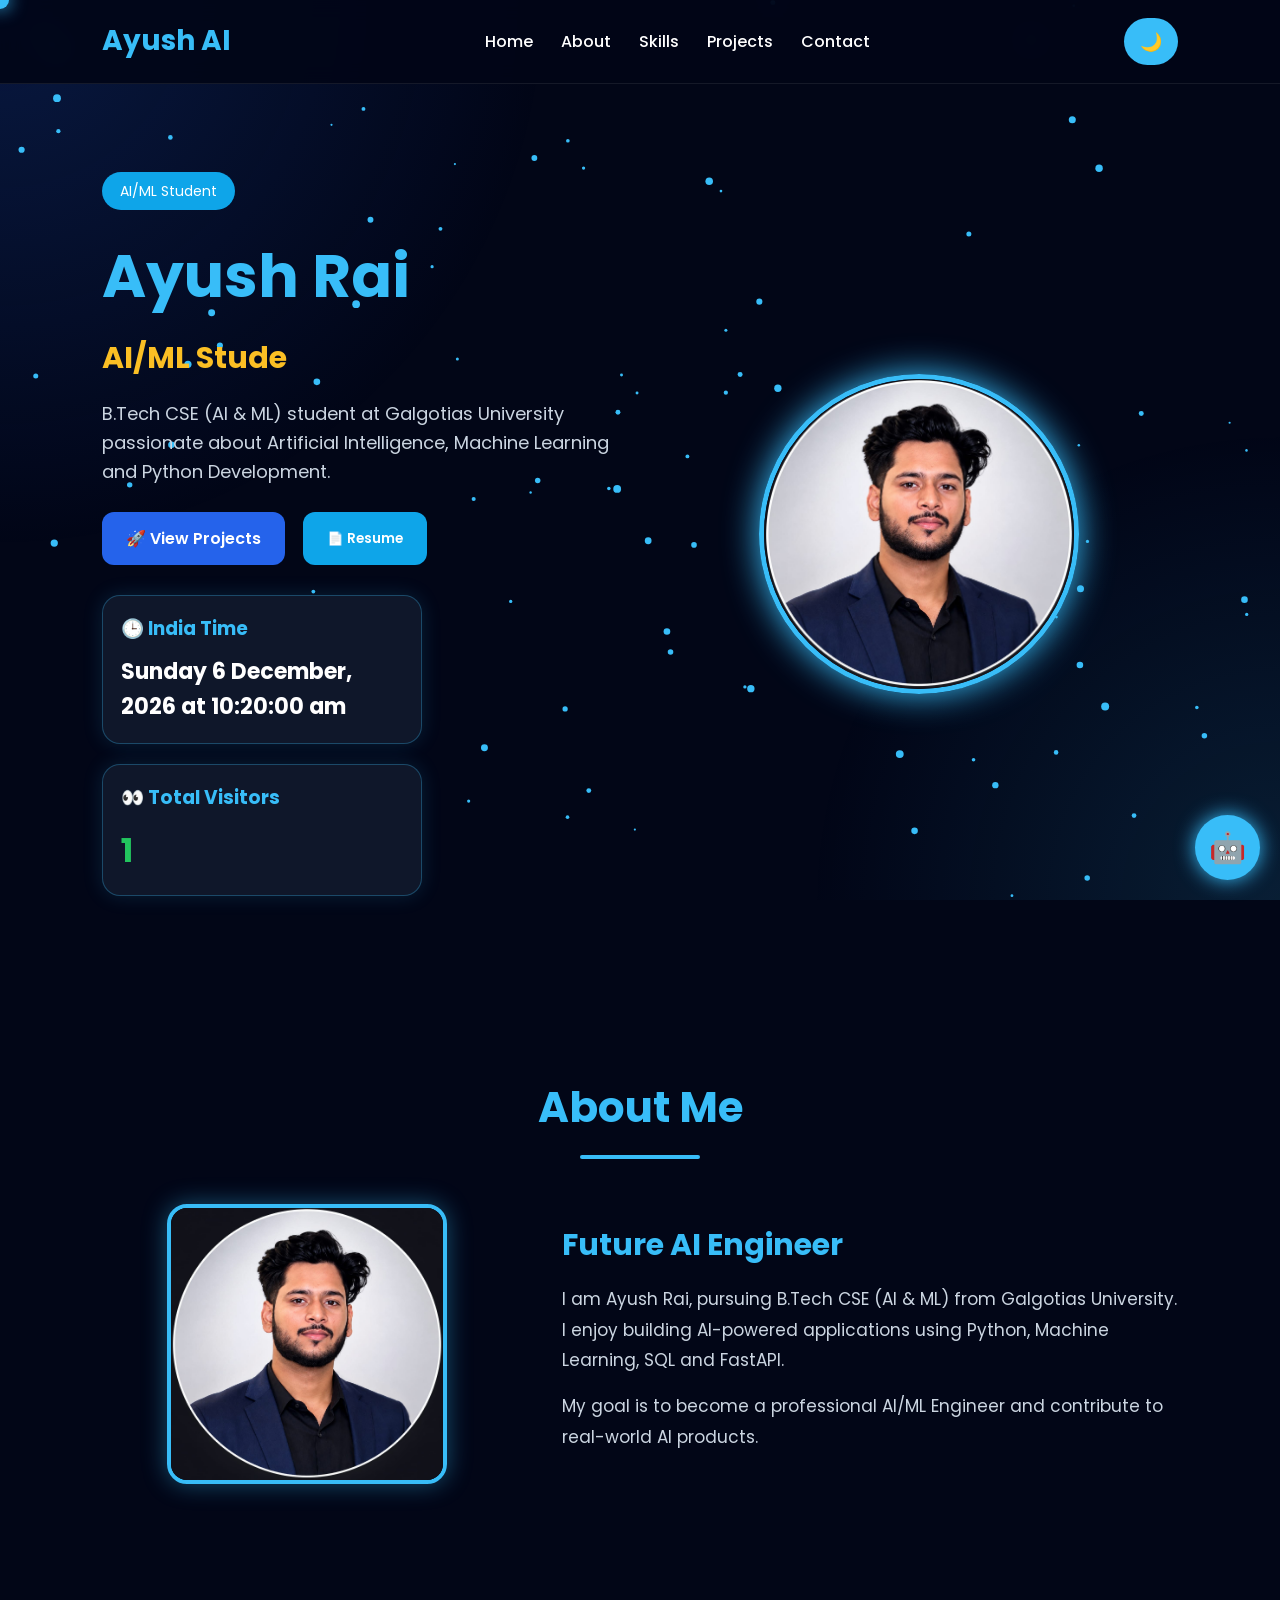
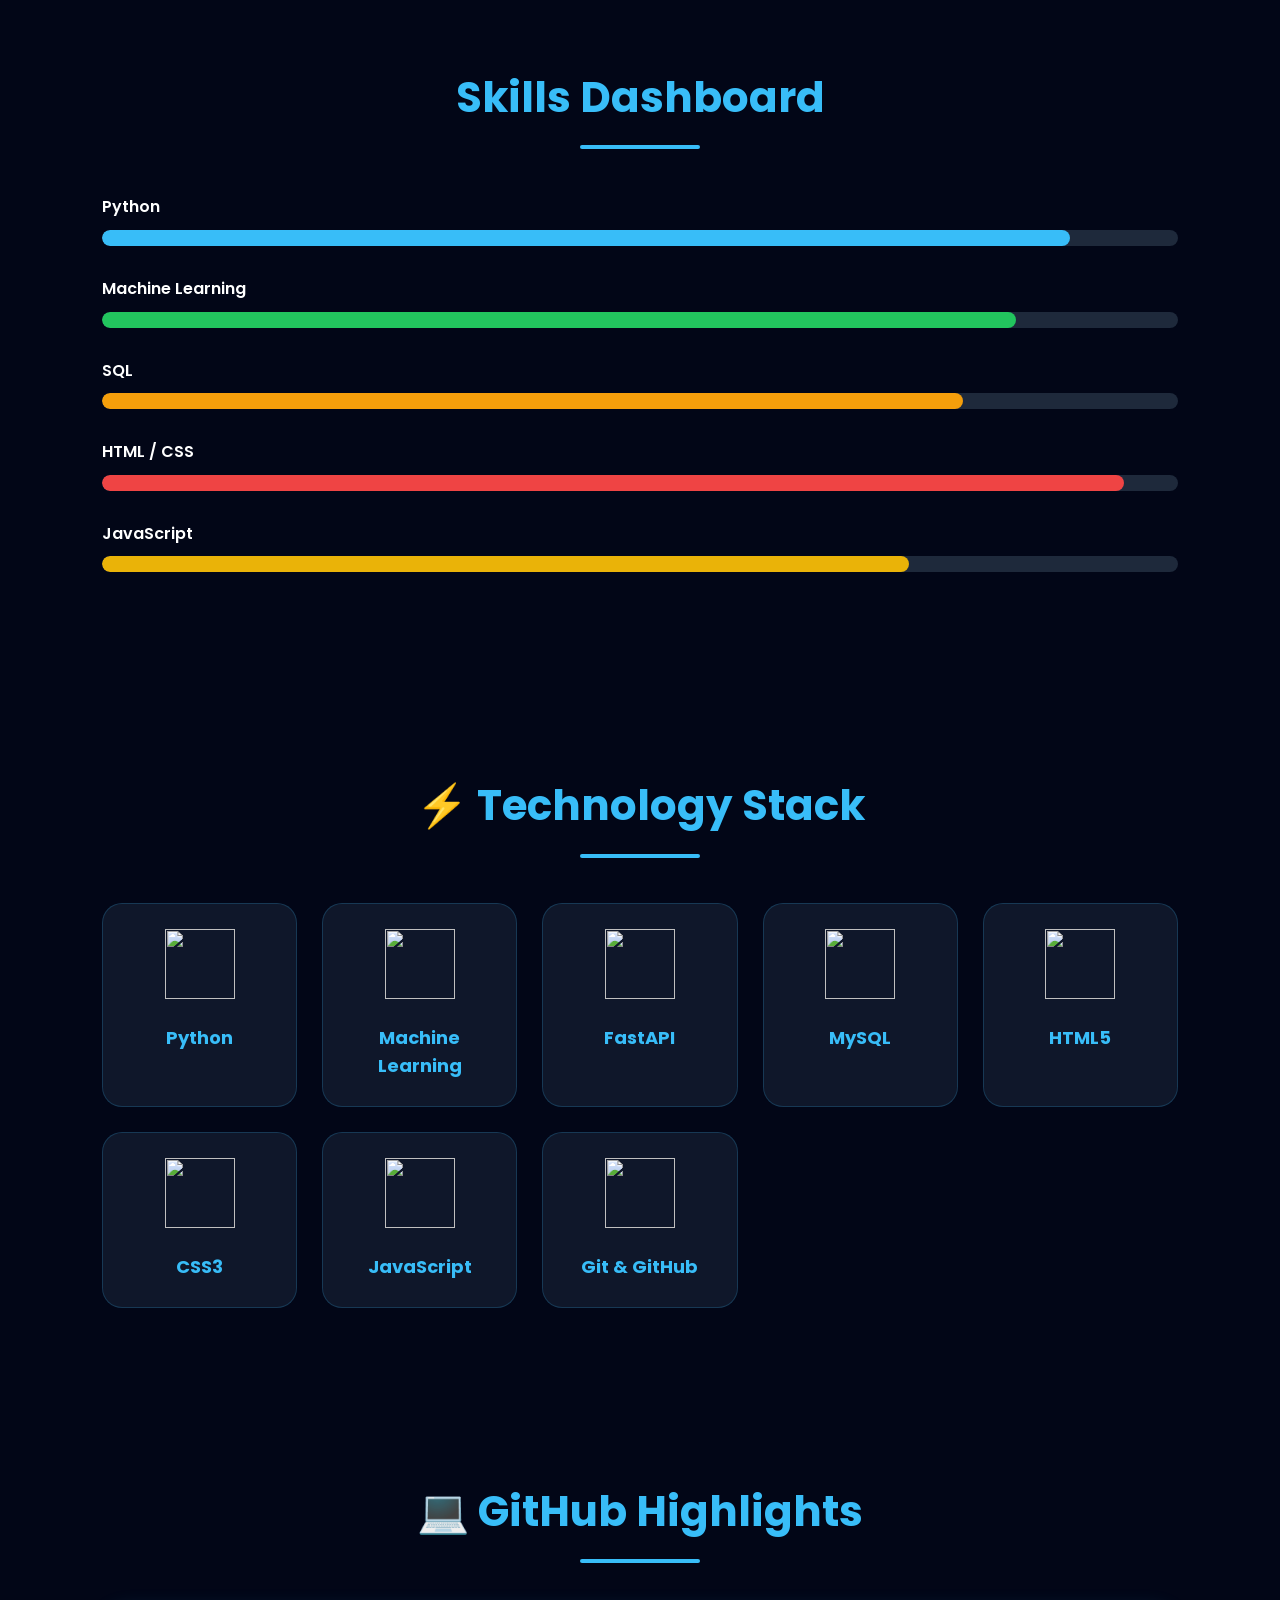
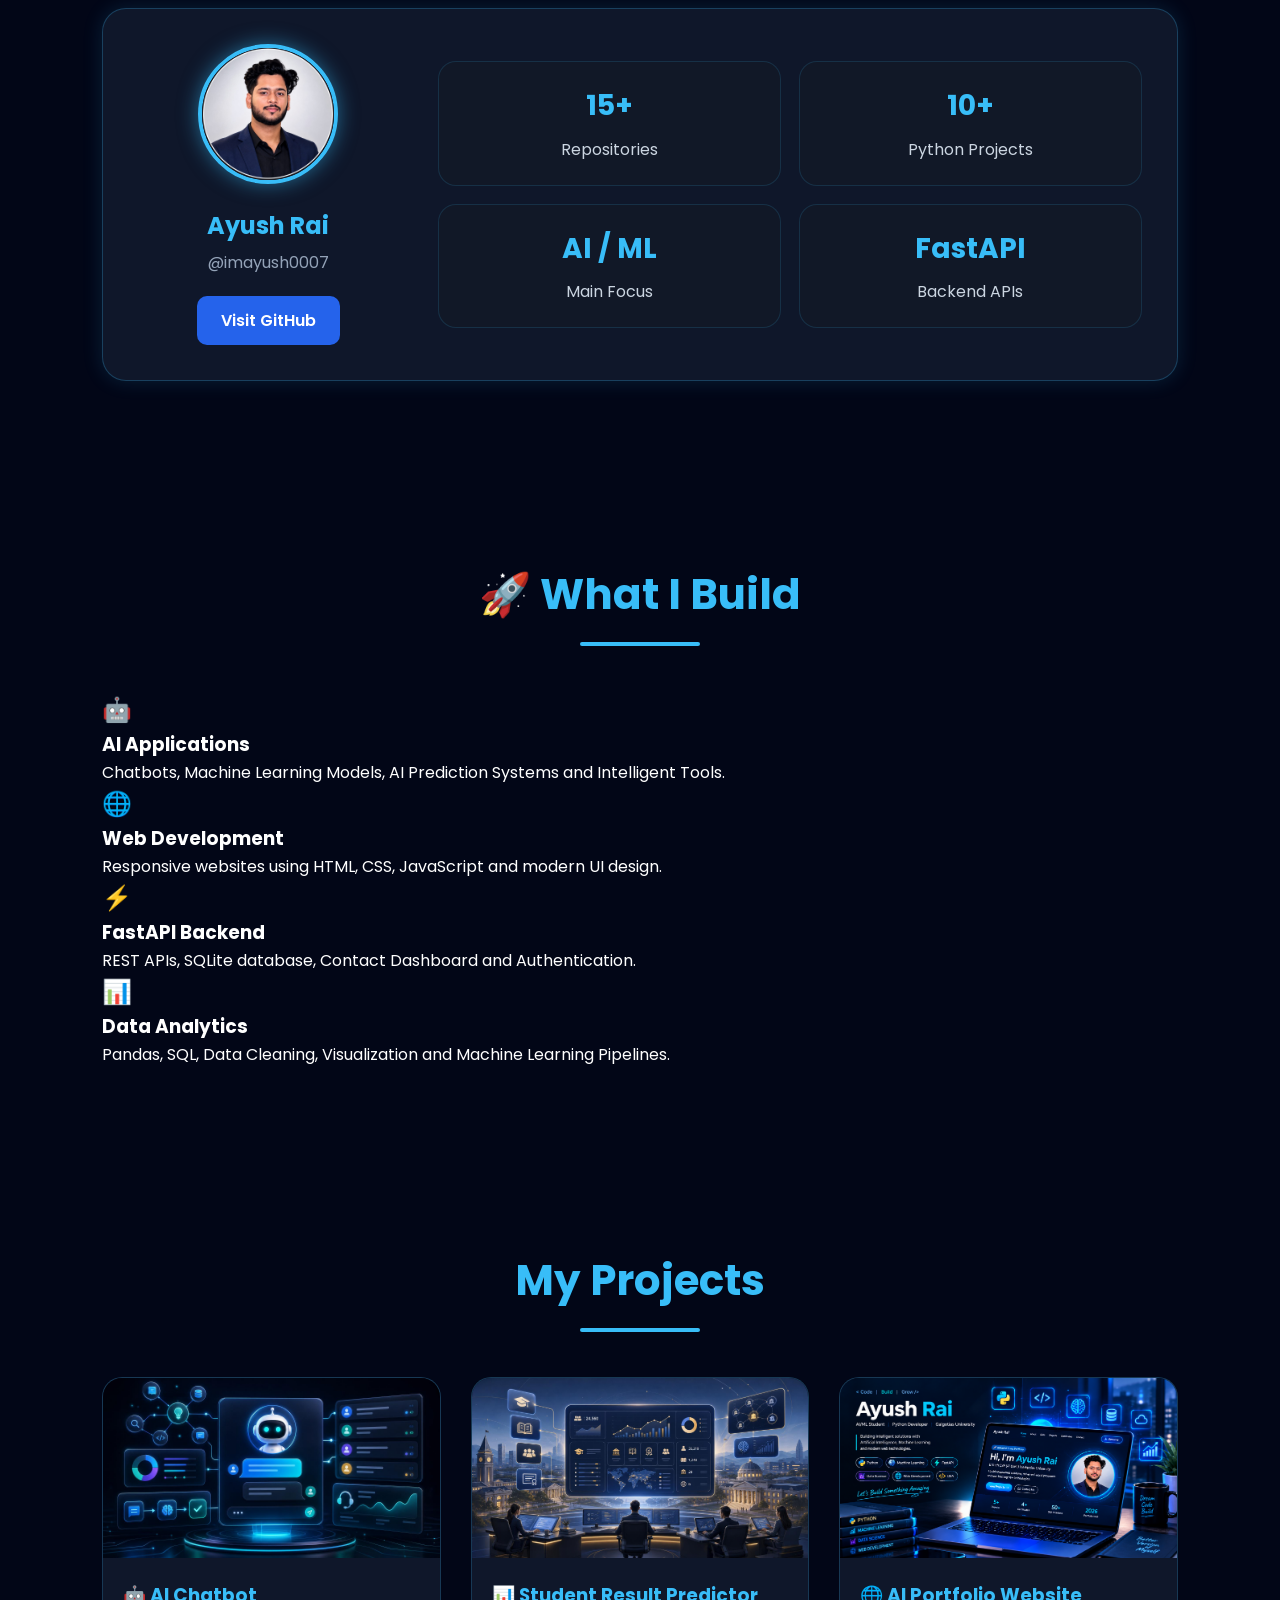
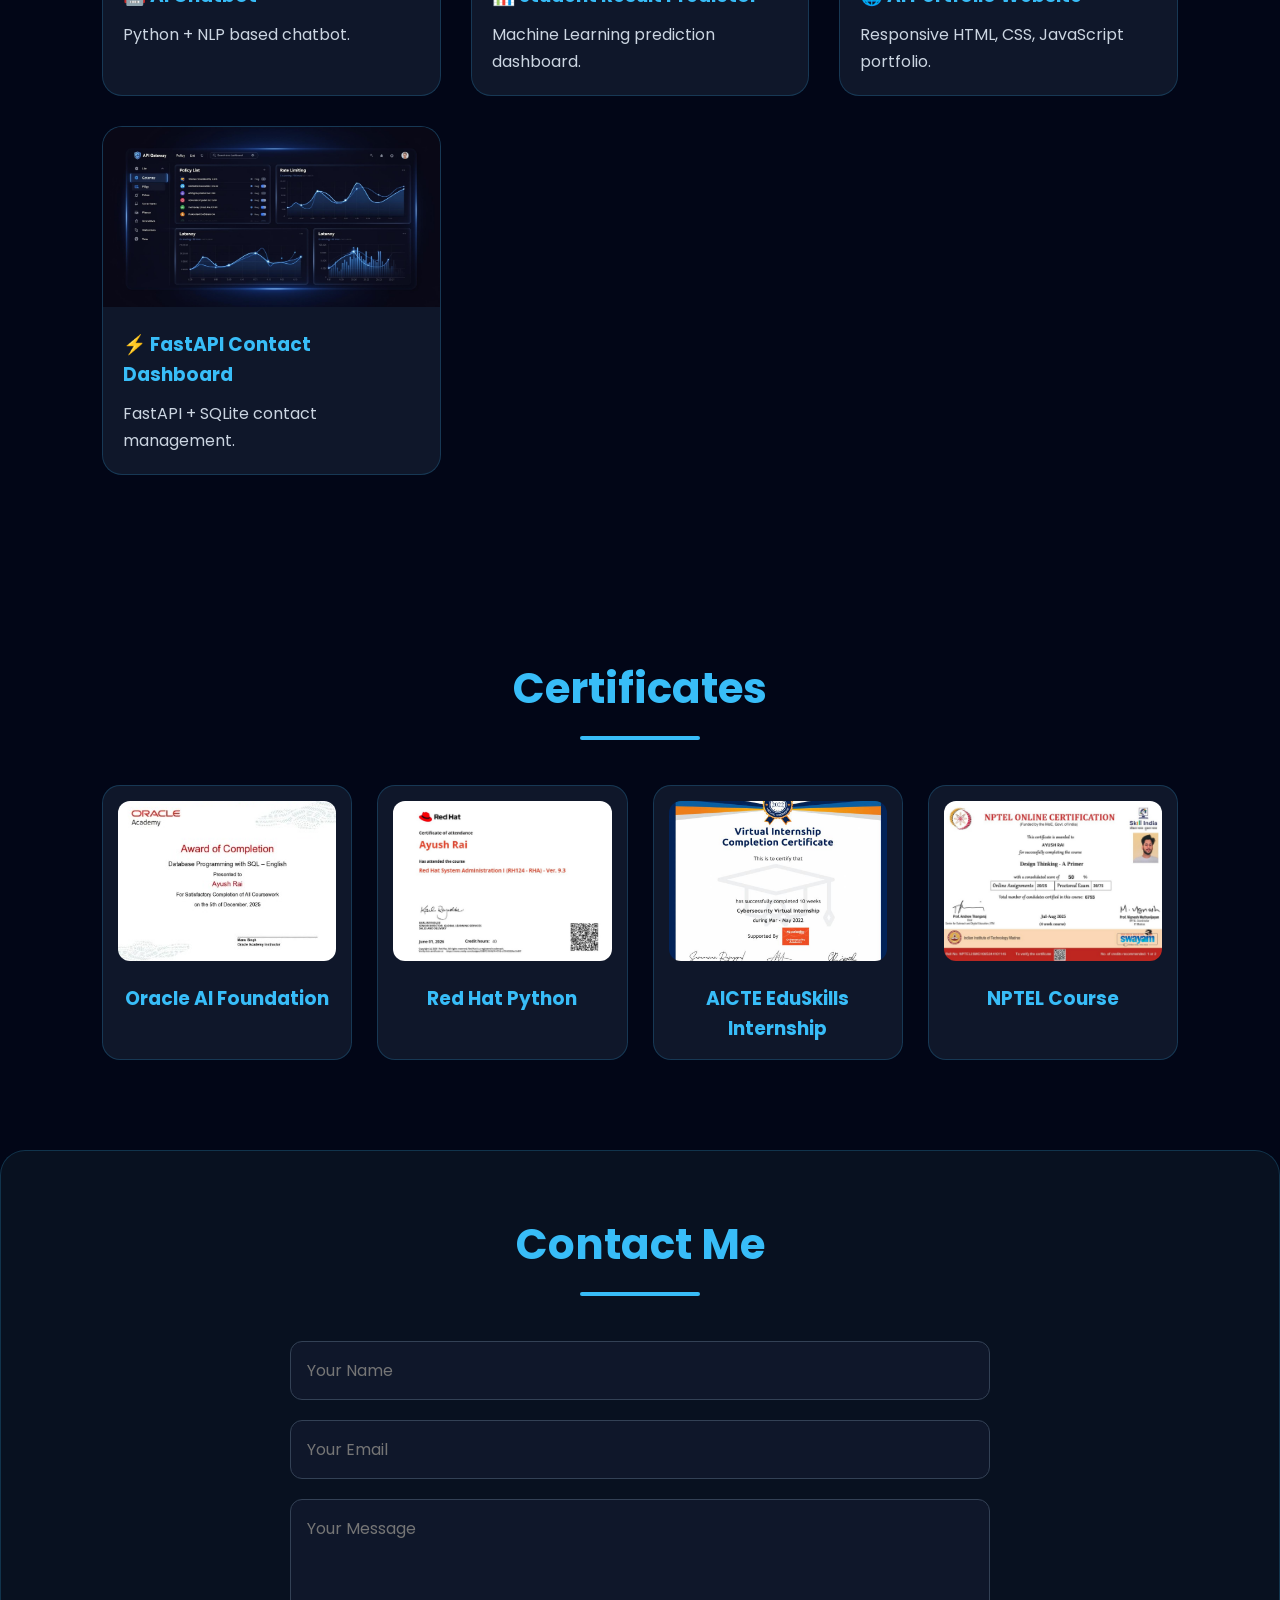
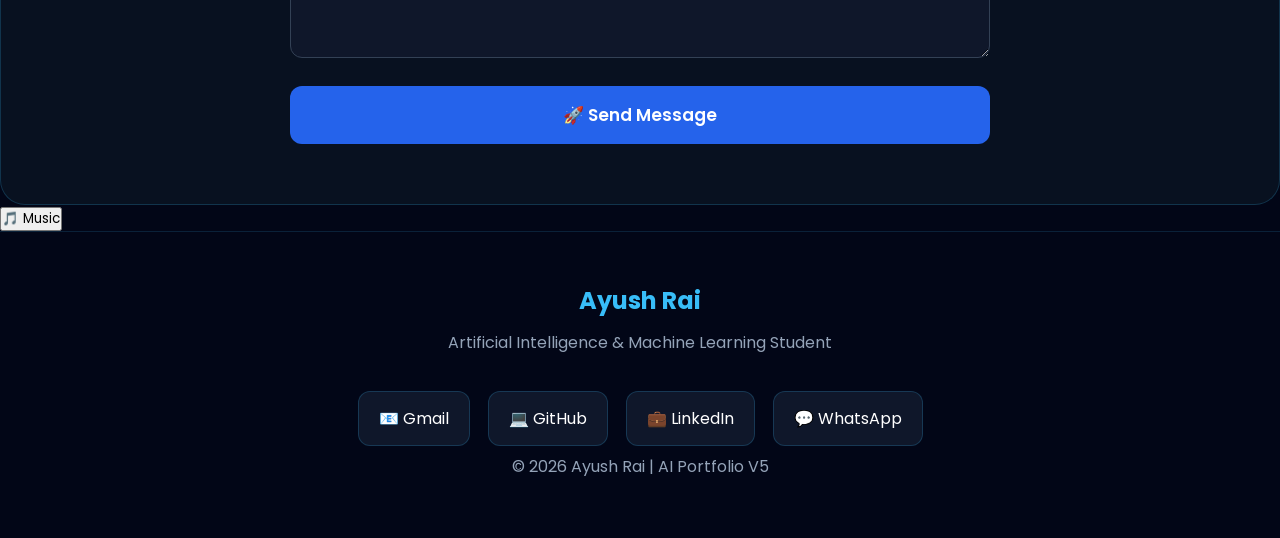
==== index.html @ 634ee159 "Fix HTML formatting and structure" ====
<!doctype html>
<html lang=en>
<head>
<meta charset=UTF-8>
<meta name=viewport content="width=device-width,initial-scale=1">
<title>Ayush Rai | AI Portfolio</title>
<link rel=stylesheet href=style.css>
<link rel=icon href=profile.jpeg type=image/jpeg>
</head>
<body>
<div id=progressBar></div>
<canvas id=particles></canvas>
<div class=cursor></div>
<div id=loader>
<div class=loader-circle></div>
<h1>Initializing Ayush AI Portfolio...</h1>
<p>Please Wait...</p>
<div class=loading-bar>
<div class=loading-fill></div>
</div>
</div>
<nav class=navbar>
<div class=logo>Ayush AI</div>
<ul class=menu>
<li><a href=#home>Home</a></li>
<li><a href=#about>About</a></li>
<li><a href=#skills>Skills</a></li>
<li><a href=#projects>Projects</a></li>
<li><a href=#contact>Contact</a></li>
</ul>
<button id=themeBtn onclick=toggleTheme()>🌙</button>
</nav>
<section class=hero id=home>
<div class=hero-left>
<span class=badge>AI/ML Student</span>
<h1>Ayush Rai</h1>
<h2 id=typing-text>AI/ML Engineer</h2>
<p class=intro>
B.Tech CSE (AI & ML) student at Galgotias University passionate about Artificial Intelligence, Machine Learning and Python Development.
</p>
<div class=hero-buttons>
<a href=#projects class=btn>🚀 View Projects</a>
<button onclick=openResume() class="btn resume-btn">
📄 Resume
</button>
</div>
<div class=live-card>
<h3>🕒 India Time</h3>
<p id=clock>Loading...</p>
</div>
<div class=live-card>
<h3>👀 Total Visitors</h3>
<h2 id=visitor-count>0</h2>
</div>
</div>
<div class=hero-right>
<img src=profile.jpeg alt="Ayush Rai">
</div>
</section>
<section id=about>
<h2 class=section-title>About Me</h2>
<div class=about-container>
<div class=about-left>
<img src=profile.jpeg class=about-img>
</div>
<div class=about-right>
<h3>Future AI Engineer</h3>
<p>
I am Ayush Rai, pursuing B.Tech CSE (AI & ML) from Galgotias University. I enjoy building AI-powered applications using Python, Machine Learning, SQL and FastAPI.
</p>
<p>
My goal is to become a professional AI/ML Engineer and contribute to real-world AI products.
</p>
</div>
</div>
</section>
<section id=skills>
<h2 class=section-title>Skills Dashboard</h2>
<div class=skill>
<label>Python</label>
<div class=progress>
<div class="progress-bar python" data-width=90%></div>
</div>
</div>
<div class=skill>
<label>Machine Learning</label>
<div class=progress>
<div class="progress-bar ml" data-width=85%></div>
</div>
</div>
<div class=skill>
<label>SQL</label>
<div class=progress>
<div class="progress-bar sql" data-width=80%></div>
</div>
</div>
<div class=skill>
<label>HTML / CSS</label>
<div class=progress>
<div class="progress-bar html" data-width=95%></div>
</div>
</div>
<div class=skill>
<label>JavaScript</label>
<div class=progress>
<div class="progress-bar js" data-width=75%></div>
</div>
</div>
</section>
<section id=tech-stack>
<h2 class=section-title>⚡ Technology Stack</h2>
<div class=tech-grid>
<div class=tech-card>
<img src=https://cdn.jsdelivr.net/gh/devicons/devicon/icons/python/python-original.svg>
<h3>Python</h3>
</div>
<div class=tech-card>
<img src=https://cdn.jsdelivr.net/gh/devicons/devicon/icons/tensorflow/tensorflow-original.svg>
<h3>Machine Learning</h3>
</div>
<div class=tech-card>
<img src=https://cdn.jsdelivr.net/gh/devicons/devicon/icons/fastapi/fastapi-original.svg>
<h3>FastAPI</h3>
</div>
<div class=tech-card>
<img src=https://cdn.jsdelivr.net/gh/devicons/devicon/icons/mysql/mysql-original.svg>
<h3>MySQL</h3>
</div>
<div class=tech-card>
<img src=https://cdn.jsdelivr.net/gh/devicons/devicon/icons/html5/html5-original.svg>
<h3>HTML5</h3>
</div>
<div class=tech-card>
<img src=https://cdn.jsdelivr.net/gh/devicons/devicon/icons/css3/css3-original.svg>
<h3>CSS3</h3>
</div>
<div class=tech-card>
<img src=https://cdn.jsdelivr.net/gh/devicons/devicon/icons/javascript/javascript-original.svg>
<h3>JavaScript</h3>
</div>
<div class=tech-card>
<img src=https://cdn.jsdelivr.net/gh/devicons/devicon/icons/git/git-original.svg>
<h3>Git & GitHub</h3>
</div>
</div>
</section>
<section id=github>
<h2 class=section-title>💻 GitHub Highlights</h2>
<div class=github-highlight>
<div class=github-left>
<img src=profile.jpeg class=github-avatar>
<h3>Ayush Rai</h3>
<p>@imayush0007</p>
<a href=https://github.com/imayush0007 target=_blank class=btn>
Visit GitHub
</a>
</div>
<div class=github-right>
<div class=github-stats>
<div class=github-card>
<h2>15+</h2>
<p>Repositories</p>
</div>
<div class=github-card>
<h2>10+</h2>
<p>Python Projects</p>
</div>
<div class=github-card>
<h2>AI / ML</h2>
<p>Main Focus</p>
</div>
<div class=github-card>
<h2>FastAPI</h2>
<p>Backend APIs</p>
</div>
</div>
</div>
</div>
</section>
<section id=build>
<h2 class=section-title>🚀 What I Build</h2>
<div class=build-grid>
<div class=build-card>
<h1>🤖</h1>
<h3>AI Applications</h3>
<p>
Chatbots, Machine Learning Models, AI Prediction Systems and Intelligent Tools.
</p>
</div>
<div class=build-card>
<h1>🌐</h1>
<h3>Web Development</h3>
<p>
Responsive websites using HTML, CSS, JavaScript and modern UI design.
</p>
</div>
<div class=build-card>
<h1>⚡</h1>
<h3>FastAPI Backend</h3>
<p>
REST APIs, SQLite database, Contact Dashboard and Authentication.
</p>
</div>
<div class=build-card>
<h1>📊</h1>
<h3>Data Analytics</h3>
<p>
Pandas, SQL, Data Cleaning, Visualization and Machine Learning Pipelines.
</p>
</div>
</div>
</section>
<section id=projects>
<h2 class=section-title>My Projects</h2>
<div class=project-grid>
<div class=project-card>
<img src=images/chatbot.jpg class=project-img>
<h3>🤖 AI Chatbot</h3>
<p>Python + NLP based chatbot.</p>
</div>
<div class=project-card>
<img src=images/student.jpg class=project-img>
<h3>📊 Student Result Predictor</h3>
<p>Machine Learning prediction dashboard.</p>
</div>
<div class=project-card>
<img src=images/portfolio.jpg class=project-img>
<h3>🌐 AI Portfolio Website</h3>
<p>Responsive HTML, CSS, JavaScript portfolio.</p>
</div>
<div class=project-card>
<img src=images/fastapi.jpg class=project-img>
<h3>⚡ FastAPI Contact Dashboard</h3>
<p>FastAPI + SQLite contact management.</p>
</div>
</div>
</section>
<section id=certificates>
<h2 class=section-title>Certificates</h2>
<div class=certificate-grid>
<div class=certificate-card>
<img src=images/oracle.jpg>
<h3>Oracle AI Foundation</h3>
</div>
<div class=certificate-card>
<img src=images/redhat.jpg>
<h3>Red Hat Python</h3>
</div>
<div class=certificate-card>
<img src=images/aicte.jpg>
<h3>AICTE EduSkills Internship</h3>
</div>
<div class=certificate-card>
<img src=images/nptel.jpg>
<h3>NPTEL Course</h3>
</div>
</div>
</section>
<section id=contact>
<h2 class=section-title>Contact Me</h2>
<form id=contact-form>
<input id=name placeholder="Your Name" required>
<input id=email placeholder="Your Email" required>
<textarea id=message rows=5 placeholder="Your Message" required></textarea>
<button class=send-btn>🚀 Send Message</button>
</form>
</section>
<div class=ai-bot onclick=toggleChat()>
🤖
</div>
<div class=chat-box id=chatBox>
<div class=chat-header>
Ayush AI Assistant
</div>
<div class=chat-body id=chatBody>
<div class=bot>
👋 Hi Ayush! Welcome to my AI Portfolio.
</div>
</div>
<div class=chat-footer>
<input id=chatInput placeholder="Ask me anything...">
<button onclick=sendMessage()>➤</button>
</div>
</div>
<div class=resume-modal id=resumeModal>
<div class=resume-content>
<button class=close-resume onclick=closeResume()>✖</button>
<iframe src=resume.pdf></iframe>
</div>
</div>
<button id=topBtn>⬆</button>
<button class=music-btn onclick=toggleMusic()>🎵 Music</button>
<audio id=bgMusic loop>
<source src=music.mp3 type=audio/mpeg>
</audio>
<footer>
<h2>Ayush Rai</h2>
<p>Artificial Intelligence & Machine Learning Student</p>
<div class=social-links>
<a href=mailto:raiayush2003.2021@gmail.com>📧 Gmail</a>
<a href=https://github.com/imayush0007 target=_blank>💻 GitHub</a>
<a href=https://linkedin.com/in/ayush-rai-646594368 target=_blank>💼 LinkedIn</a>
<a href=https://wa.me/918052100555 target=_blank>💬 WhatsApp</a>
</div>
<p>© 2026 Ayush Rai | AI Portfolio V5</p>
</footer>
<script src=script.js></script>
</body>
</html>
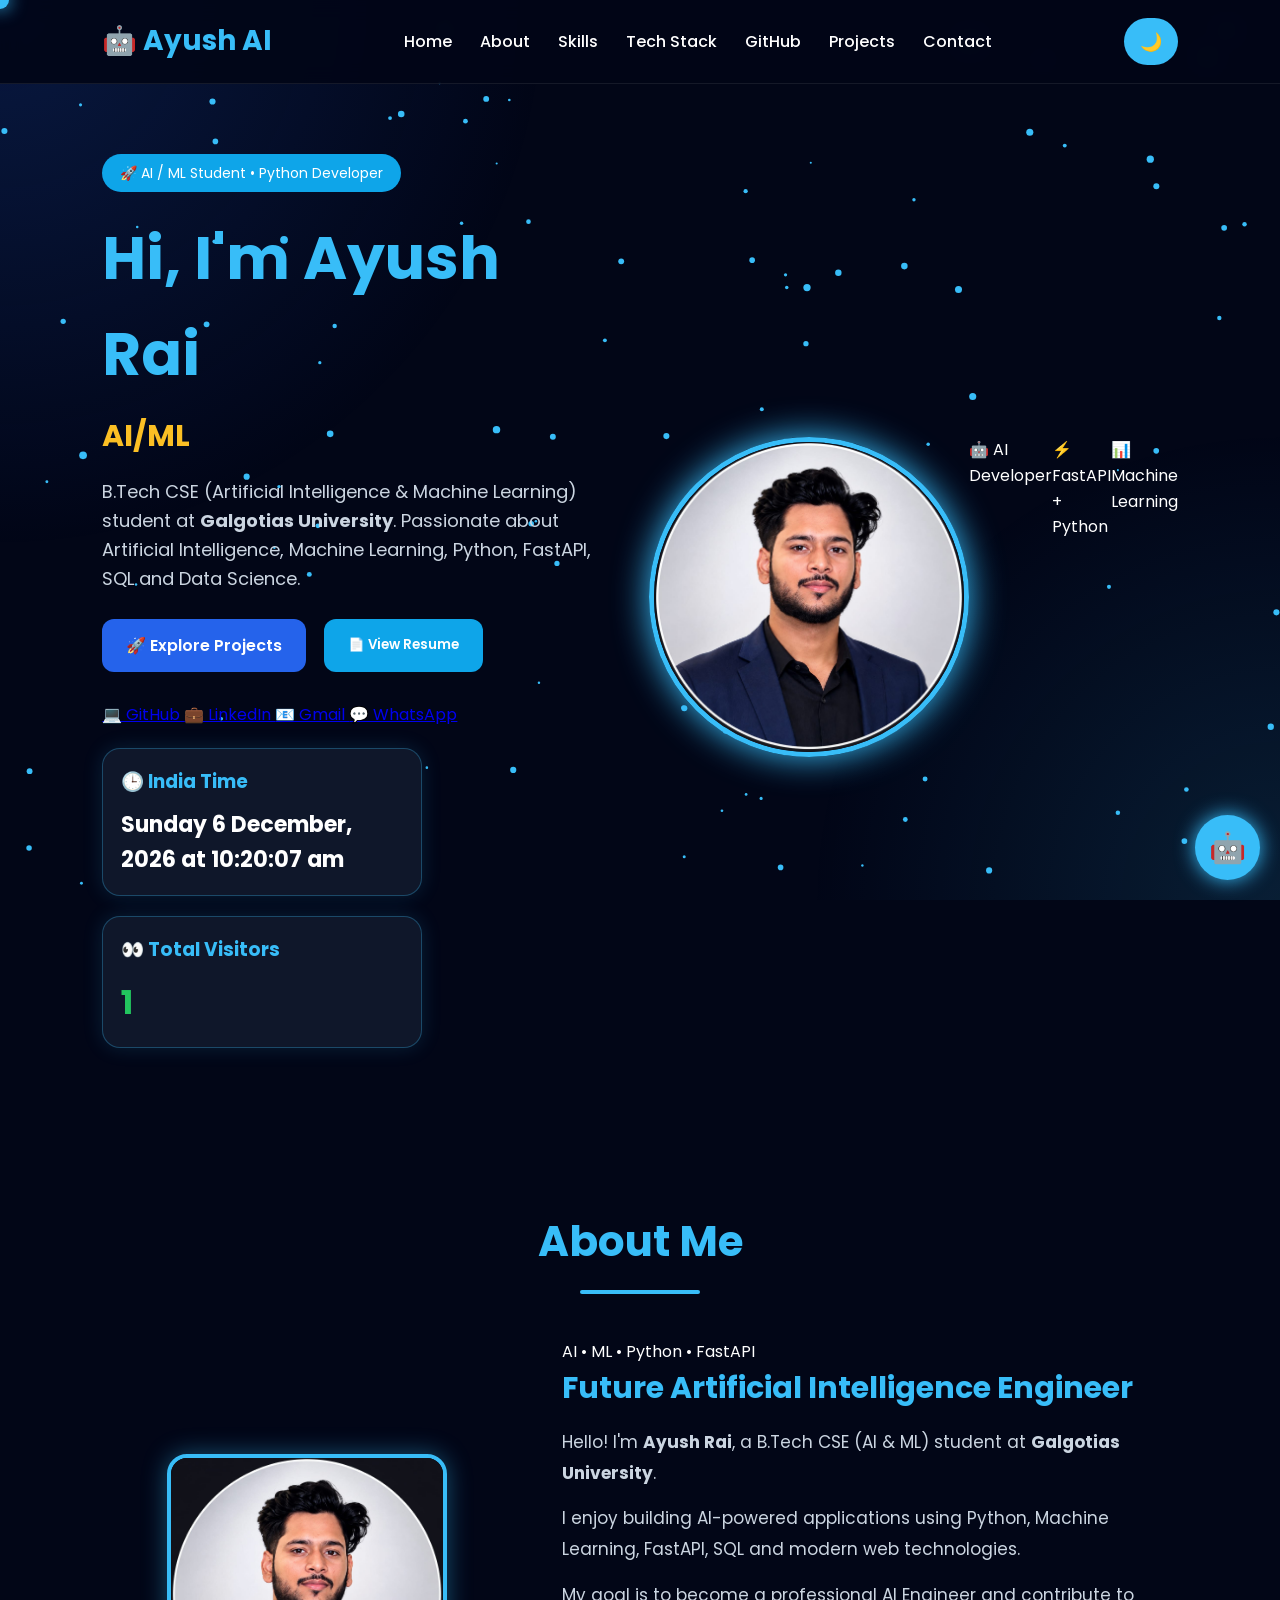
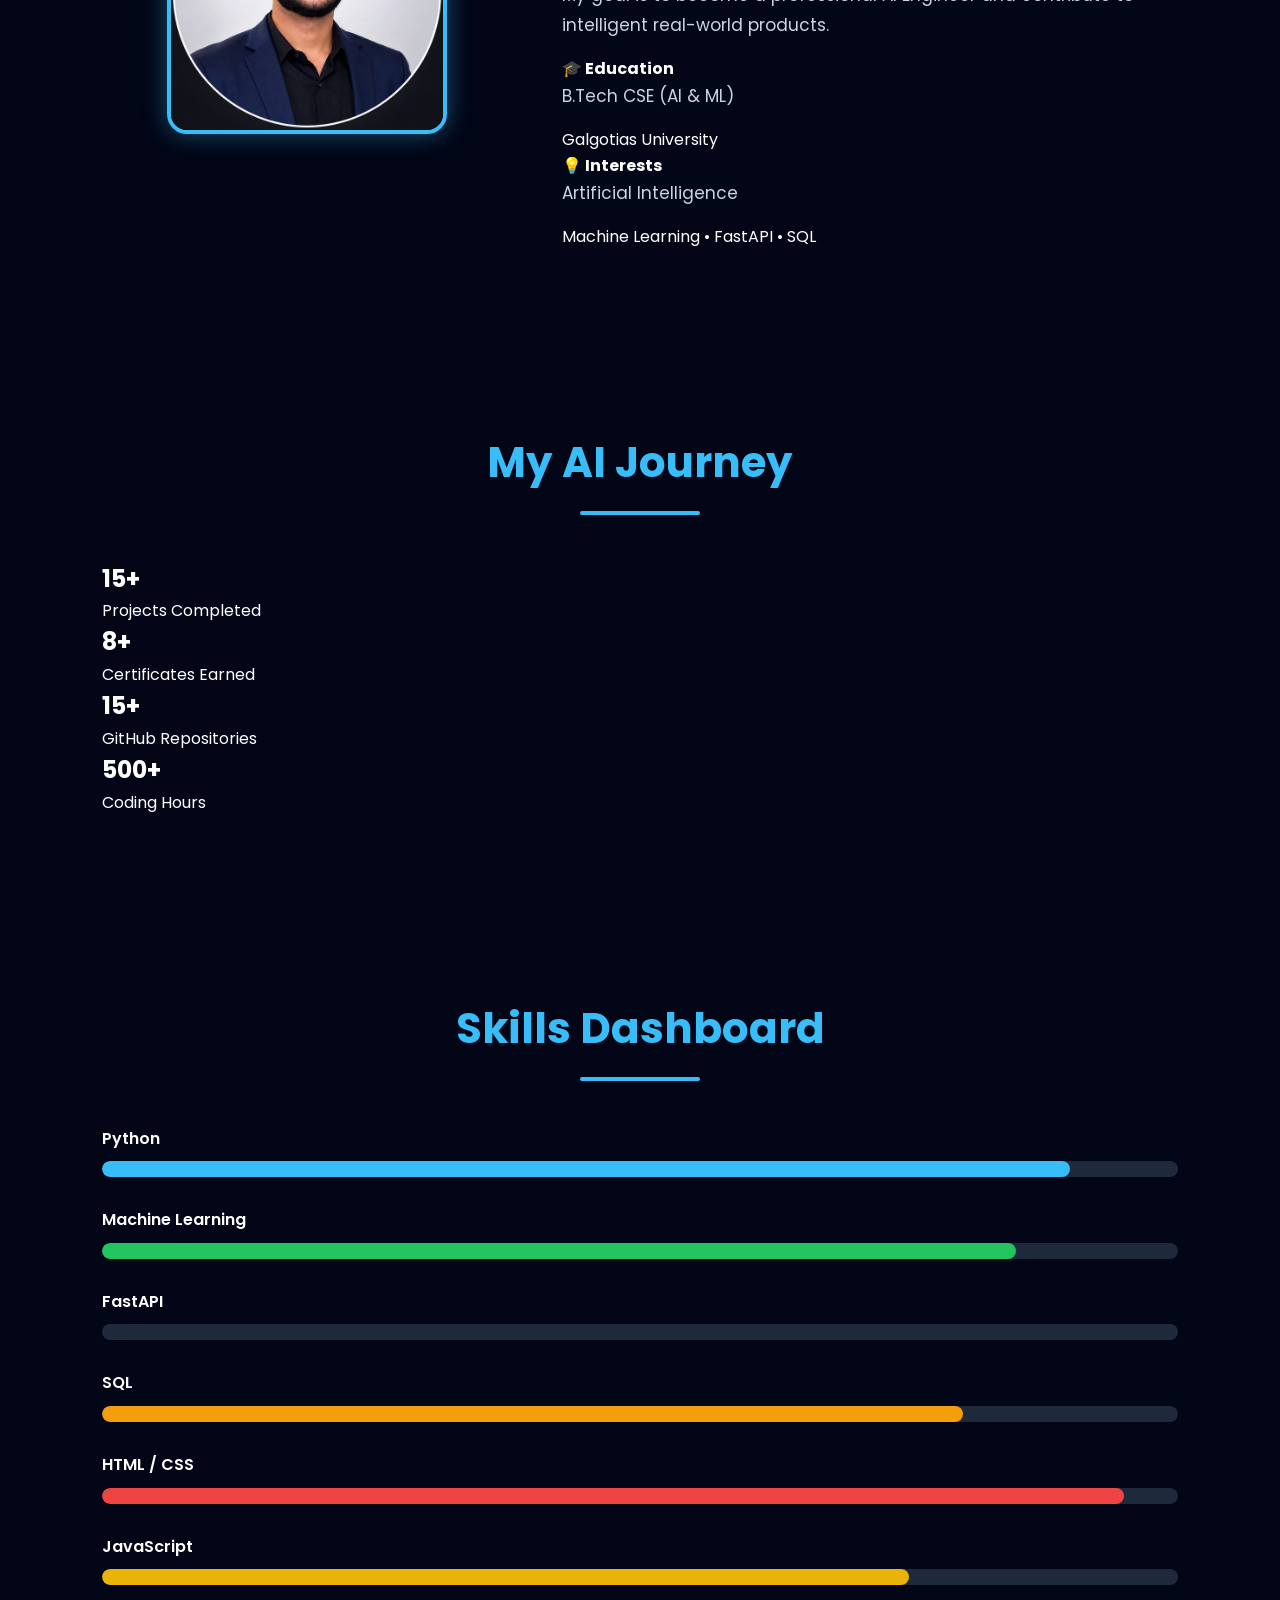
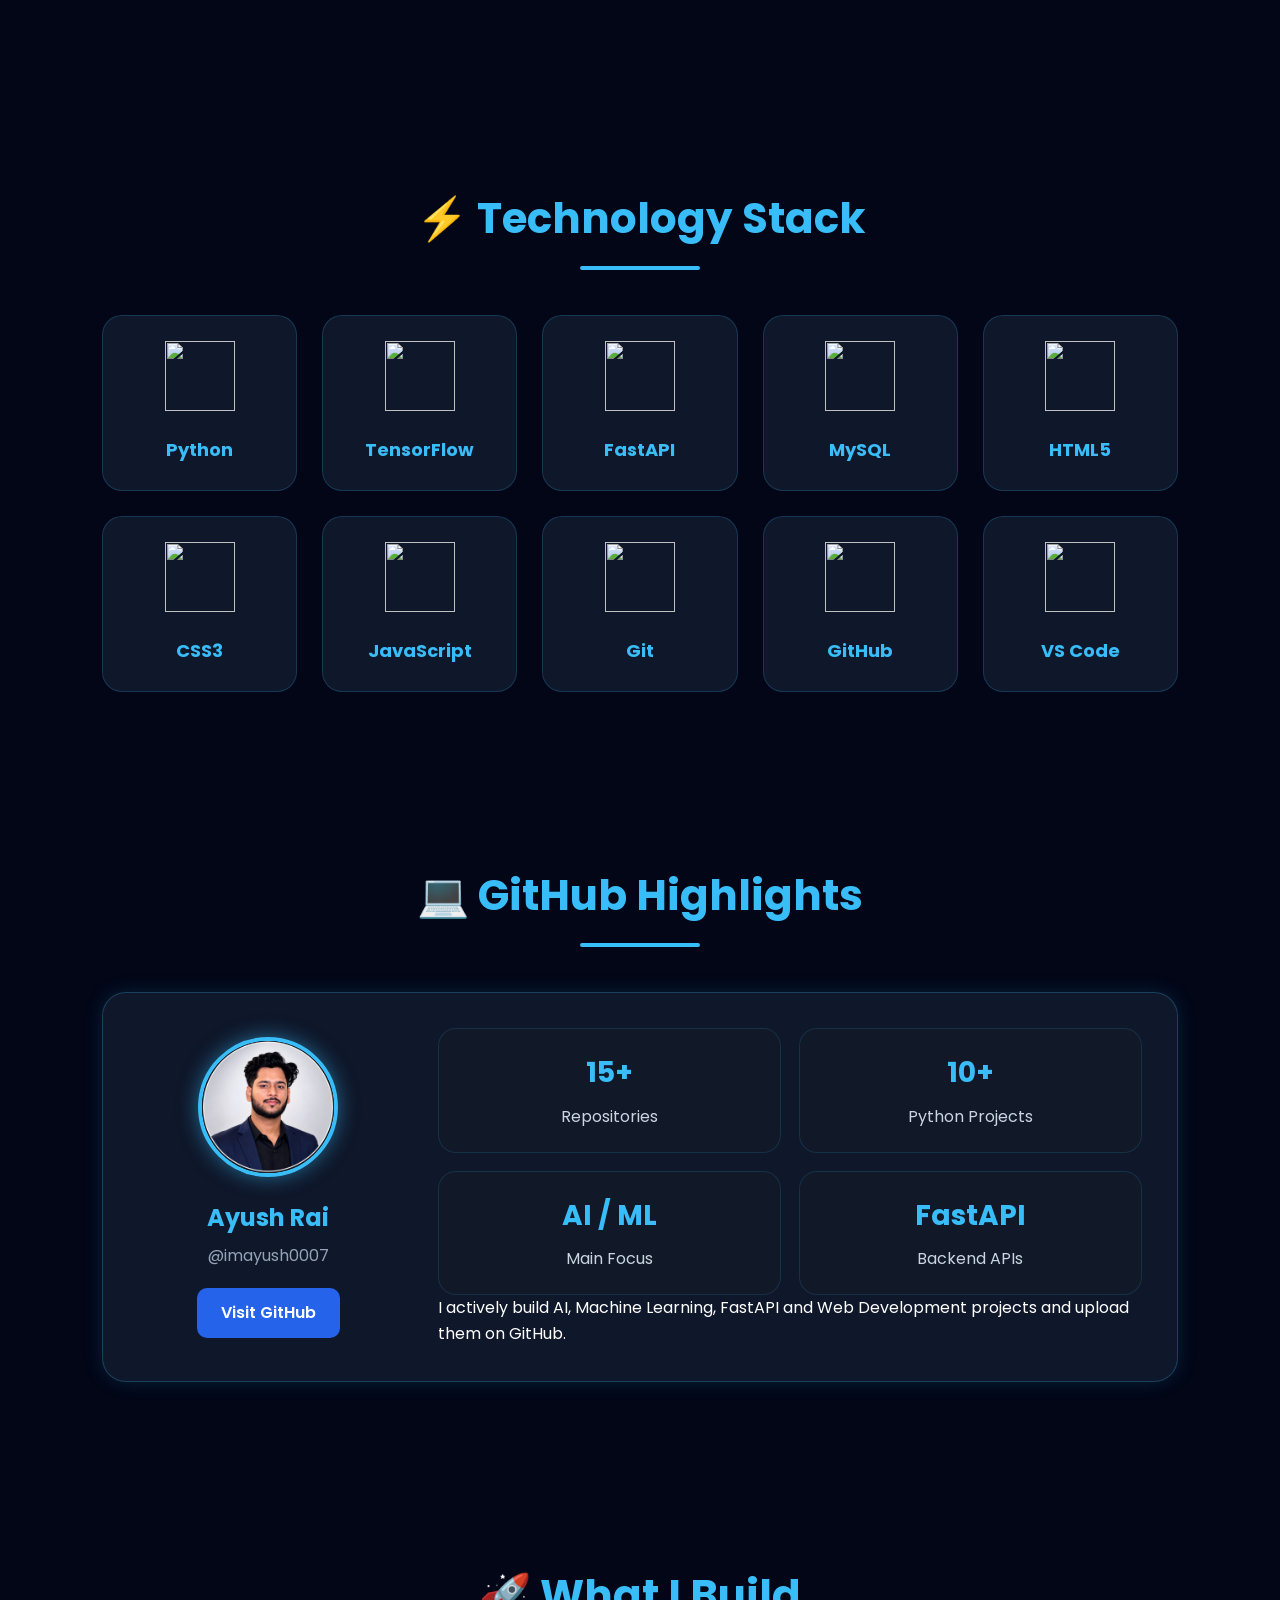
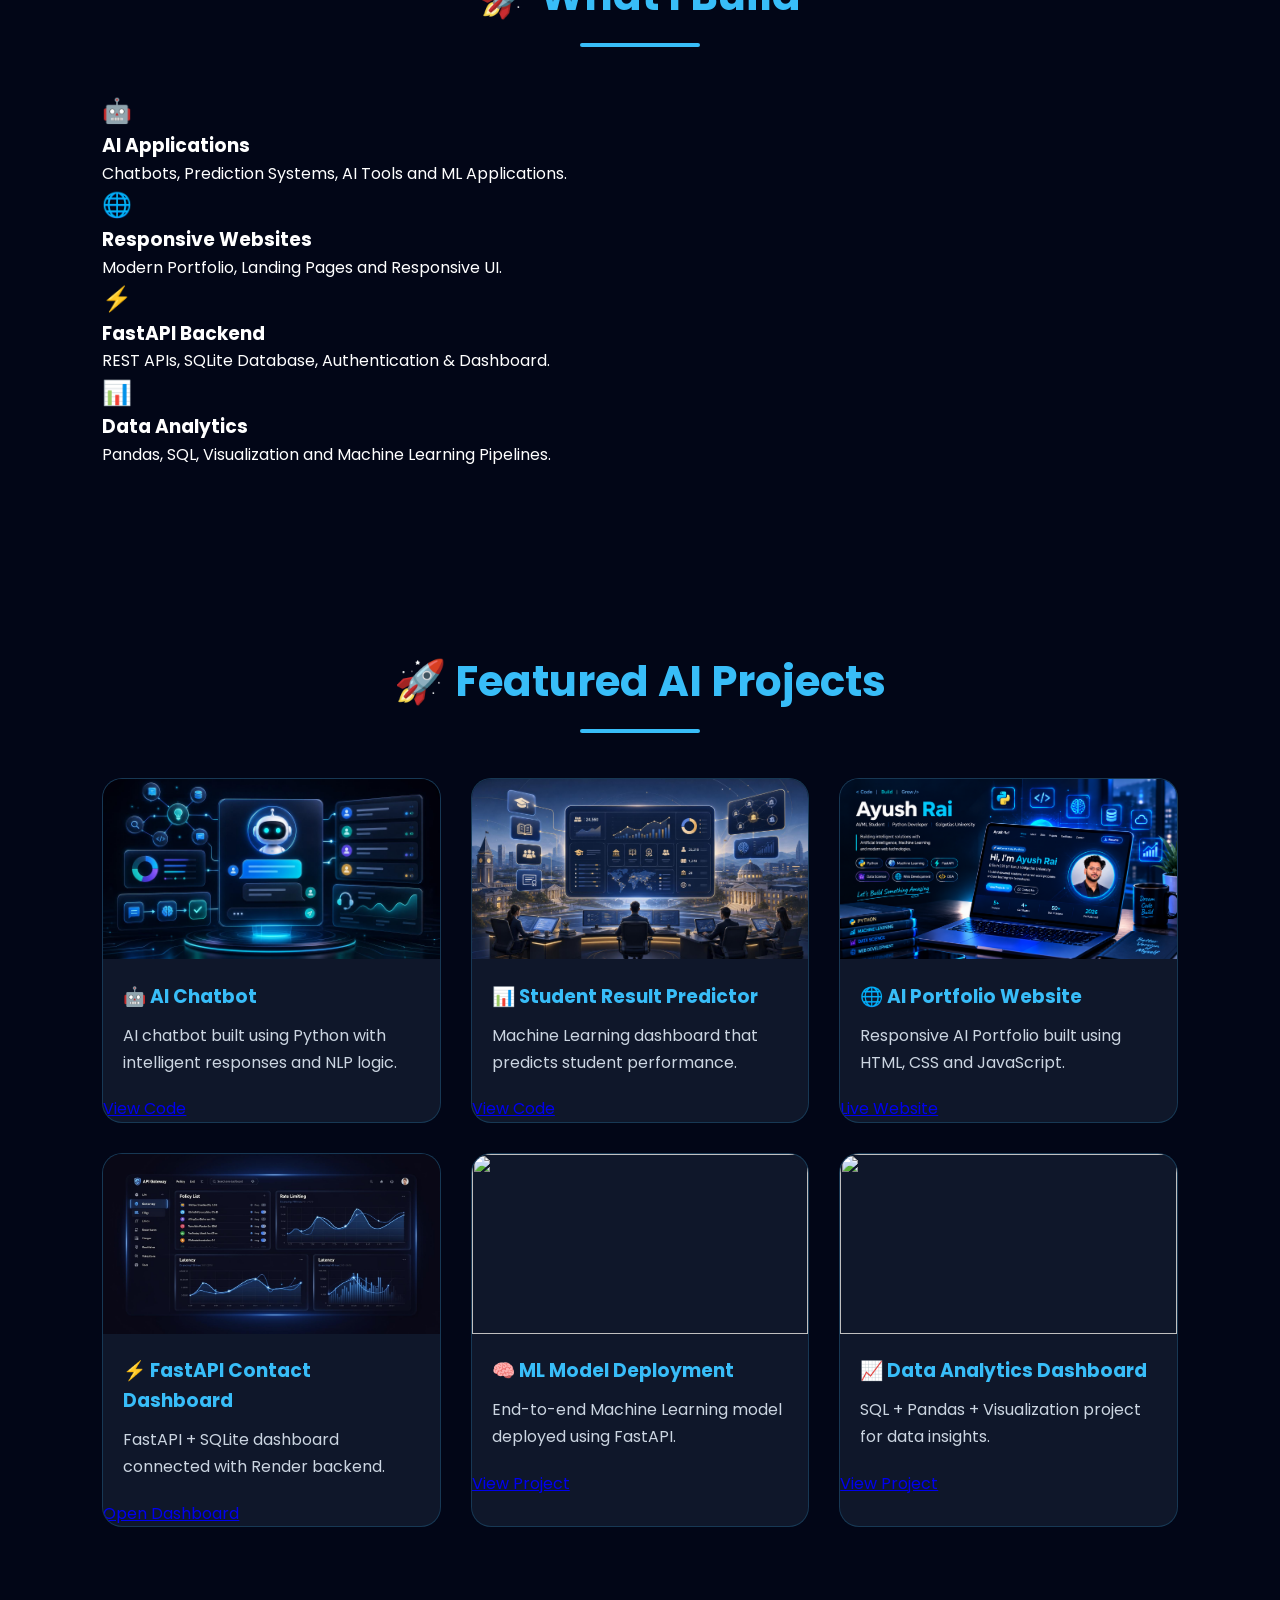
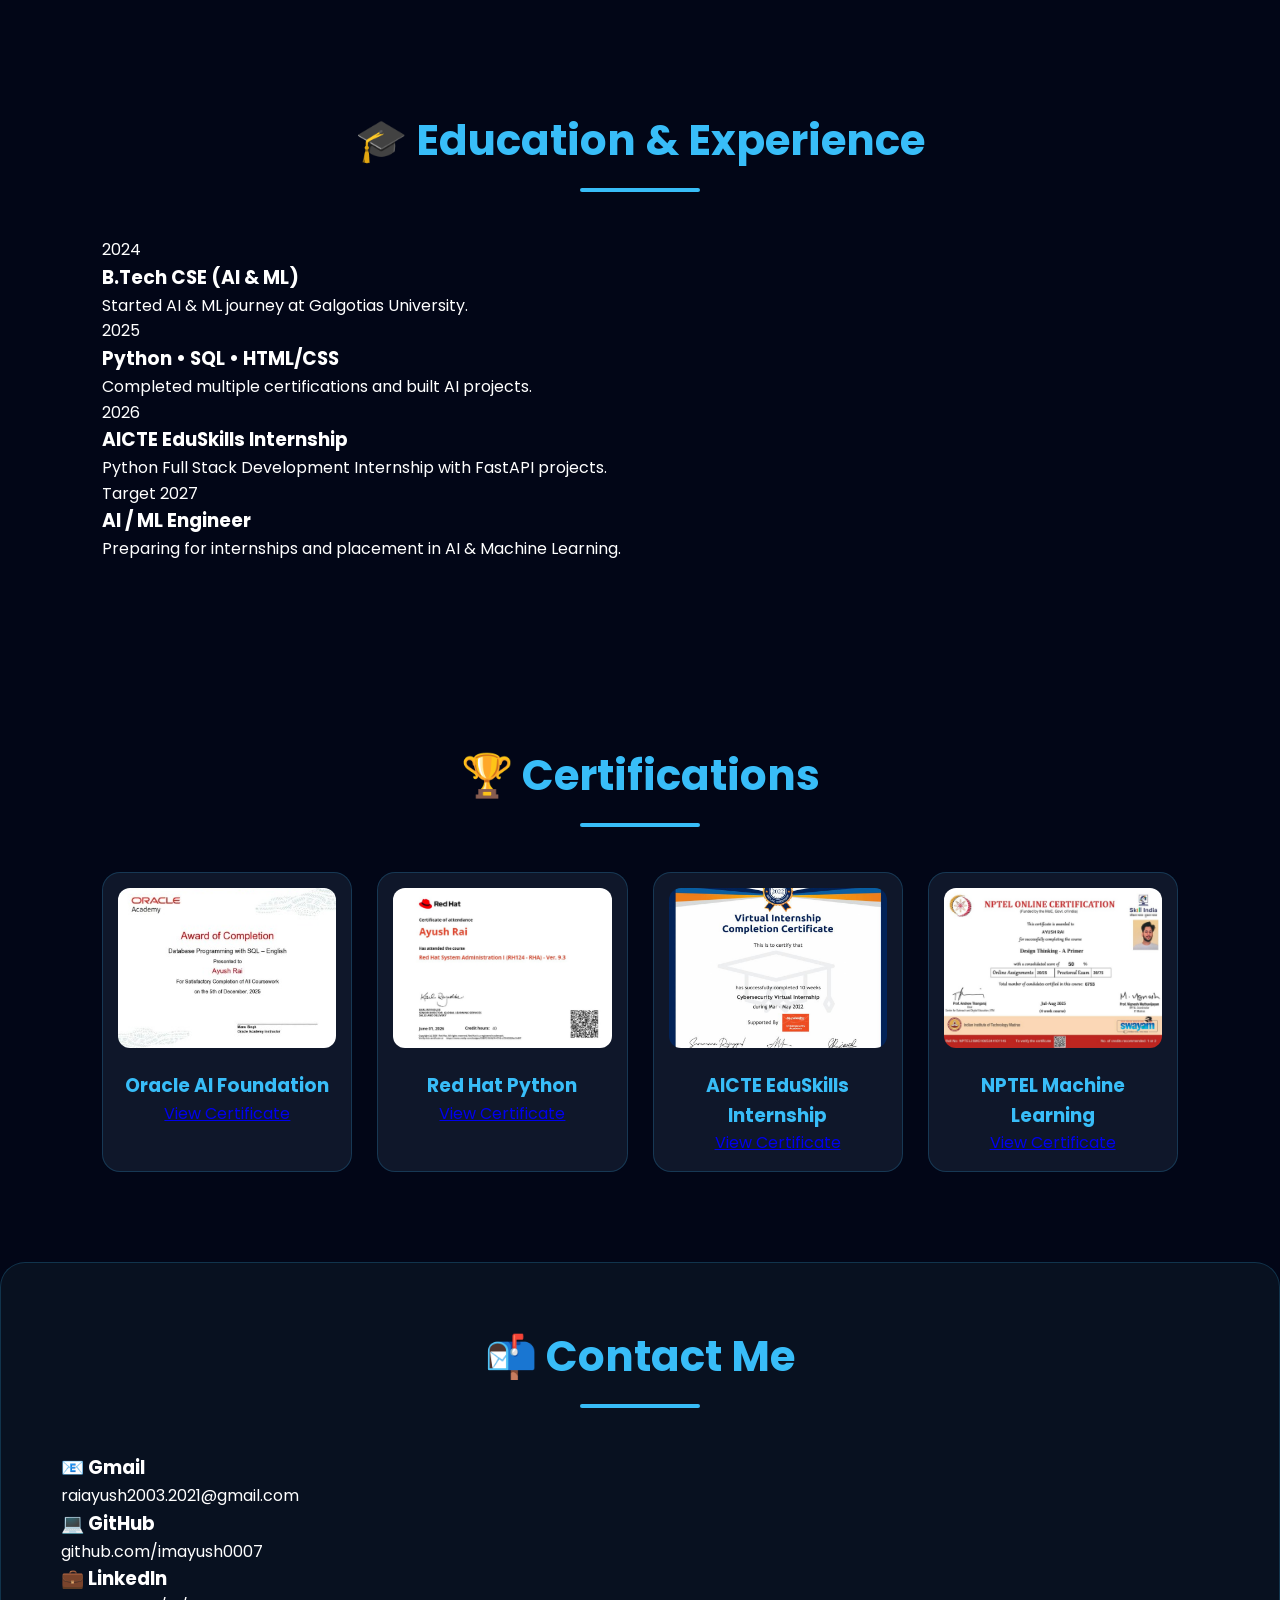
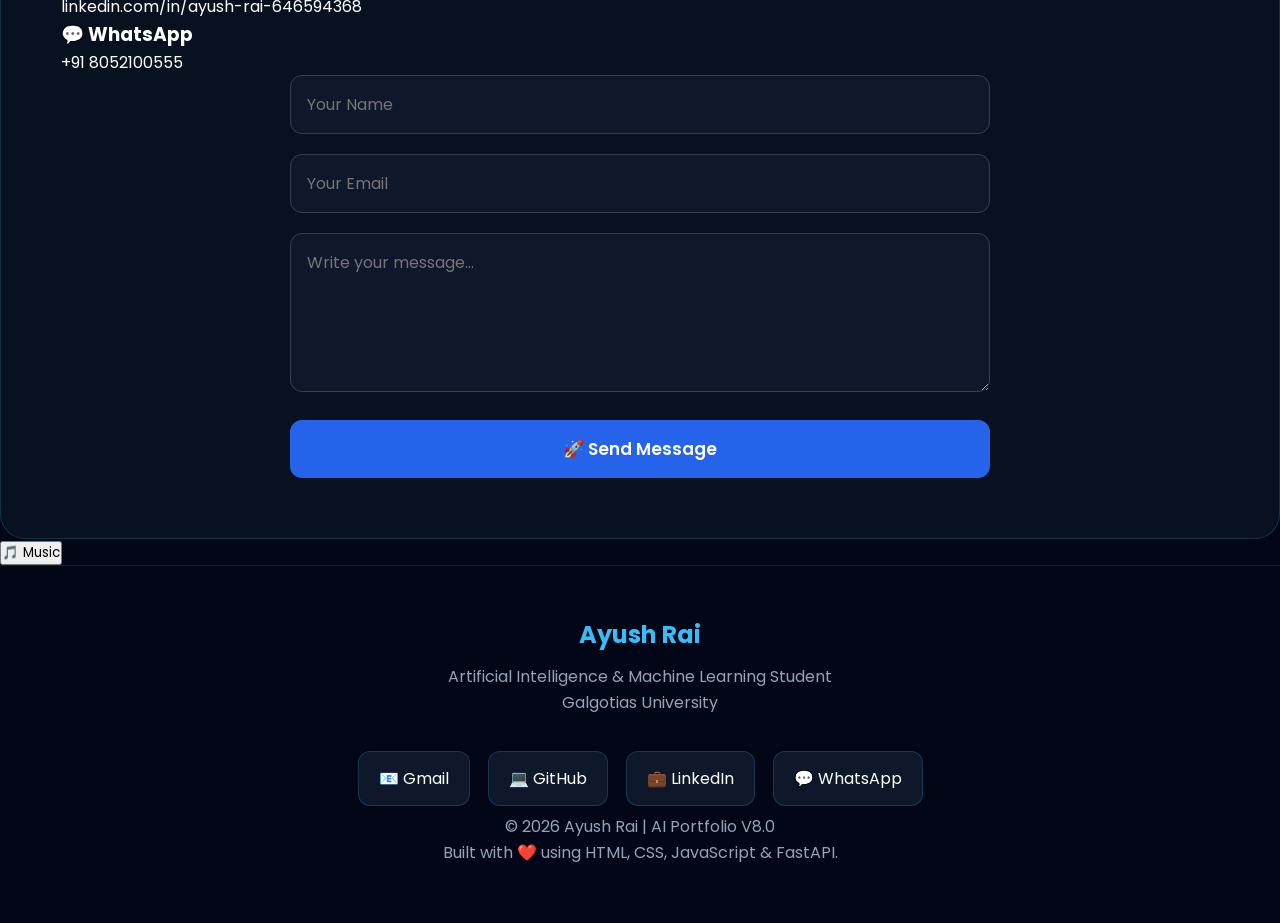
==== commit 4429a7b4: "Update print statement from 'Hello' to 'Goodbye'" ====
--- a/index.html
+++ b/index.html
@@ -1,309 +1,941 @@
-<!doctype html>
-<html lang=en>
+<!DOCTYPE html>
+<html lang="en">
+
 <head>
-<meta charset=UTF-8>
-<meta name=viewport content="width=device-width,initial-scale=1">
-<title>Ayush Rai | AI Portfolio</title>
-<link rel=stylesheet href=style.css>
-<link rel=icon href=profile.jpeg type=image/jpeg>
+
+  <meta charset="UTF-8">
+  <meta name="viewport" content="width=device-width, initial-scale=1.0">
+
+  <title>Ayush Rai | AI & ML Portfolio V8.0</title>
+
+  <meta name="description"
+    content="Official AI & Machine Learning Portfolio of Ayush Rai - Galgotias University">
+
+  <meta name="keywords"
+    content="Ayush Rai, AI, Machine Learning, Python, FastAPI, Portfolio">
+
+  <meta name="author" content="Ayush Rai">
+
+  <link rel="icon" href="profile.jpeg" type="image/jpeg">
+  <link rel="stylesheet" href="style.css">
+
+  <!-- Google Font -->
+  <link rel="preconnect" href="https://fonts.googleapis.com">
+  <link rel="preconnect" href="https://fonts.gstatic.com" crossorigin>
+
+  <link href="https://fonts.googleapis.com/css2?family=Poppins:wght@300;400;500;600;700;800&display=swap"
+    rel="stylesheet">
+
 </head>
+
 <body>
-<div id=progressBar></div>
-<canvas id=particles></canvas>
-<div class=cursor></div>
-<div id=loader>
-<div class=loader-circle></div>
-<h1>Initializing Ayush AI Portfolio...</h1>
-<p>Please Wait...</p>
-<div class=loading-bar>
-<div class=loading-fill></div>
-</div>
-</div>
-<nav class=navbar>
-<div class=logo>Ayush AI</div>
-<ul class=menu>
-<li><a href=#home>Home</a></li>
-<li><a href=#about>About</a></li>
-<li><a href=#skills>Skills</a></li>
-<li><a href=#projects>Projects</a></li>
-<li><a href=#contact>Contact</a></li>
-</ul>
-<button id=themeBtn onclick=toggleTheme()>🌙</button>
-</nav>
-<section class=hero id=home>
-<div class=hero-left>
-<span class=badge>AI/ML Student</span>
-<h1>Ayush Rai</h1>
-<h2 id=typing-text>AI/ML Engineer</h2>
-<p class=intro>
-B.Tech CSE (AI & ML) student at Galgotias University passionate about Artificial Intelligence, Machine Learning and Python Development.
-</p>
-<div class=hero-buttons>
-<a href=#projects class=btn>🚀 View Projects</a>
-<button onclick=openResume() class="btn resume-btn">
-📄 Resume
-</button>
-</div>
-<div class=live-card>
-<h3>🕒 India Time</h3>
-<p id=clock>Loading...</p>
-</div>
-<div class=live-card>
-<h3>👀 Total Visitors</h3>
-<h2 id=visitor-count>0</h2>
-</div>
-</div>
-<div class=hero-right>
-<img src=profile.jpeg alt="Ayush Rai">
-</div>
-</section>
-<section id=about>
-<h2 class=section-title>About Me</h2>
-<div class=about-container>
-<div class=about-left>
-<img src=profile.jpeg class=about-img>
-</div>
-<div class=about-right>
-<h3>Future AI Engineer</h3>
-<p>
-I am Ayush Rai, pursuing B.Tech CSE (AI & ML) from Galgotias University. I enjoy building AI-powered applications using Python, Machine Learning, SQL and FastAPI.
-</p>
-<p>
-My goal is to become a professional AI/ML Engineer and contribute to real-world AI products.
-</p>
-</div>
-</div>
-</section>
-<section id=skills>
-<h2 class=section-title>Skills Dashboard</h2>
-<div class=skill>
-<label>Python</label>
-<div class=progress>
-<div class="progress-bar python" data-width=90%></div>
-</div>
-</div>
-<div class=skill>
-<label>Machine Learning</label>
-<div class=progress>
-<div class="progress-bar ml" data-width=85%></div>
-</div>
-</div>
-<div class=skill>
-<label>SQL</label>
-<div class=progress>
-<div class="progress-bar sql" data-width=80%></div>
-</div>
-</div>
-<div class=skill>
-<label>HTML / CSS</label>
-<div class=progress>
-<div class="progress-bar html" data-width=95%></div>
-</div>
-</div>
-<div class=skill>
-<label>JavaScript</label>
-<div class=progress>
-<div class="progress-bar js" data-width=75%></div>
-</div>
-</div>
-</section>
-<section id=tech-stack>
-<h2 class=section-title>⚡ Technology Stack</h2>
-<div class=tech-grid>
-<div class=tech-card>
-<img src=https://cdn.jsdelivr.net/gh/devicons/devicon/icons/python/python-original.svg>
-<h3>Python</h3>
-</div>
-<div class=tech-card>
-<img src=https://cdn.jsdelivr.net/gh/devicons/devicon/icons/tensorflow/tensorflow-original.svg>
-<h3>Machine Learning</h3>
-</div>
-<div class=tech-card>
-<img src=https://cdn.jsdelivr.net/gh/devicons/devicon/icons/fastapi/fastapi-original.svg>
-<h3>FastAPI</h3>
-</div>
-<div class=tech-card>
-<img src=https://cdn.jsdelivr.net/gh/devicons/devicon/icons/mysql/mysql-original.svg>
-<h3>MySQL</h3>
-</div>
-<div class=tech-card>
-<img src=https://cdn.jsdelivr.net/gh/devicons/devicon/icons/html5/html5-original.svg>
-<h3>HTML5</h3>
-</div>
-<div class=tech-card>
-<img src=https://cdn.jsdelivr.net/gh/devicons/devicon/icons/css3/css3-original.svg>
-<h3>CSS3</h3>
-</div>
-<div class=tech-card>
-<img src=https://cdn.jsdelivr.net/gh/devicons/devicon/icons/javascript/javascript-original.svg>
-<h3>JavaScript</h3>
-</div>
-<div class=tech-card>
-<img src=https://cdn.jsdelivr.net/gh/devicons/devicon/icons/git/git-original.svg>
-<h3>Git & GitHub</h3>
-</div>
-</div>
-</section>
-<section id=github>
-<h2 class=section-title>💻 GitHub Highlights</h2>
-<div class=github-highlight>
-<div class=github-left>
-<img src=profile.jpeg class=github-avatar>
-<h3>Ayush Rai</h3>
-<p>@imayush0007</p>
-<a href=https://github.com/imayush0007 target=_blank class=btn>
-Visit GitHub
-</a>
-</div>
-<div class=github-right>
-<div class=github-stats>
-<div class=github-card>
-<h2>15+</h2>
-<p>Repositories</p>
-</div>
-<div class=github-card>
-<h2>10+</h2>
-<p>Python Projects</p>
-</div>
-<div class=github-card>
-<h2>AI / ML</h2>
-<p>Main Focus</p>
-</div>
-<div class=github-card>
-<h2>FastAPI</h2>
-<p>Backend APIs</p>
-</div>
-</div>
-</div>
-</div>
-</section>
-<section id=build>
-<h2 class=section-title>🚀 What I Build</h2>
-<div class=build-grid>
-<div class=build-card>
-<h1>🤖</h1>
-<h3>AI Applications</h3>
-<p>
-Chatbots, Machine Learning Models, AI Prediction Systems and Intelligent Tools.
-</p>
-</div>
-<div class=build-card>
-<h1>🌐</h1>
-<h3>Web Development</h3>
-<p>
-Responsive websites using HTML, CSS, JavaScript and modern UI design.
-</p>
-</div>
-<div class=build-card>
-<h1>⚡</h1>
-<h3>FastAPI Backend</h3>
-<p>
-REST APIs, SQLite database, Contact Dashboard and Authentication.
-</p>
-</div>
-<div class=build-card>
-<h1>📊</h1>
-<h3>Data Analytics</h3>
-<p>
-Pandas, SQL, Data Cleaning, Visualization and Machine Learning Pipelines.
-</p>
-</div>
-</div>
-</section>
-<section id=projects>
-<h2 class=section-title>My Projects</h2>
-<div class=project-grid>
-<div class=project-card>
-<img src=images/chatbot.jpg class=project-img>
-<h3>🤖 AI Chatbot</h3>
-<p>Python + NLP based chatbot.</p>
-</div>
-<div class=project-card>
-<img src=images/student.jpg class=project-img>
-<h3>📊 Student Result Predictor</h3>
-<p>Machine Learning prediction dashboard.</p>
-</div>
-<div class=project-card>
-<img src=images/portfolio.jpg class=project-img>
-<h3>🌐 AI Portfolio Website</h3>
-<p>Responsive HTML, CSS, JavaScript portfolio.</p>
-</div>
-<div class=project-card>
-<img src=images/fastapi.jpg class=project-img>
-<h3>⚡ FastAPI Contact Dashboard</h3>
-<p>FastAPI + SQLite contact management.</p>
-</div>
-</div>
-</section>
-<section id=certificates>
-<h2 class=section-title>Certificates</h2>
-<div class=certificate-grid>
-<div class=certificate-card>
-<img src=images/oracle.jpg>
-<h3>Oracle AI Foundation</h3>
-</div>
-<div class=certificate-card>
-<img src=images/redhat.jpg>
-<h3>Red Hat Python</h3>
-</div>
-<div class=certificate-card>
-<img src=images/aicte.jpg>
-<h3>AICTE EduSkills Internship</h3>
-</div>
-<div class=certificate-card>
-<img src=images/nptel.jpg>
-<h3>NPTEL Course</h3>
-</div>
-</div>
-</section>
-<section id=contact>
-<h2 class=section-title>Contact Me</h2>
-<form id=contact-form>
-<input id=name placeholder="Your Name" required>
-<input id=email placeholder="Your Email" required>
-<textarea id=message rows=5 placeholder="Your Message" required></textarea>
-<button class=send-btn>🚀 Send Message</button>
-</form>
-</section>
-<div class=ai-bot onclick=toggleChat()>
-🤖
-</div>
-<div class=chat-box id=chatBox>
-<div class=chat-header>
-Ayush AI Assistant
-</div>
-<div class=chat-body id=chatBody>
-<div class=bot>
-👋 Hi Ayush! Welcome to my AI Portfolio.
-</div>
-</div>
-<div class=chat-footer>
-<input id=chatInput placeholder="Ask me anything...">
-<button onclick=sendMessage()>➤</button>
-</div>
-</div>
-<div class=resume-modal id=resumeModal>
-<div class=resume-content>
-<button class=close-resume onclick=closeResume()>✖</button>
-<iframe src=resume.pdf></iframe>
-</div>
-</div>
-<button id=topBtn>⬆</button>
-<button class=music-btn onclick=toggleMusic()>🎵 Music</button>
-<audio id=bgMusic loop>
-<source src=music.mp3 type=audio/mpeg>
-</audio>
-<footer>
-<h2>Ayush Rai</h2>
-<p>Artificial Intelligence & Machine Learning Student</p>
-<div class=social-links>
-<a href=mailto:raiayush2003.2021@gmail.com>📧 Gmail</a>
-<a href=https://github.com/imayush0007 target=_blank>💻 GitHub</a>
-<a href=https://linkedin.com/in/ayush-rai-646594368 target=_blank>💼 LinkedIn</a>
-<a href=https://wa.me/918052100555 target=_blank>💬 WhatsApp</a>
-</div>
-<p>© 2026 Ayush Rai | AI Portfolio V5</p>
-</footer>
-<script src=script.js></script>
+
+  <!-- Scroll Progress -->
+  <div id="progressBar"></div>
+
+  <!-- AI Background -->
+  <canvas id="particles"></canvas>
+
+  <!-- Cursor Glow -->
+  <div class="cursor"></div>
+
+  <!-- Loader -->
+  <div id="loader">
+
+    <div class="loader-circle"></div>
+
+    <h1>Initializing Ayush AI Portfolio...</h1>
+
+    <p>Please Wait...</p>
+
+    <div class="loading-bar">
+      <div class="loading-fill"></div>
+    </div>
+
+  </div>
+
+  <!-- ================= NAVBAR ================= -->
+
+  <nav class="navbar">
+
+    <div class="logo">
+      🤖 Ayush AI
+    </div>
+
+    <ul class="menu">
+
+      <li><a href="#home">Home</a></li>
+
+      <li><a href="#about">About</a></li>
+
+      <li><a href="#skills">Skills</a></li>
+
+      <li><a href="#tech-stack">Tech Stack</a></li>
+
+      <li><a href="#github">GitHub</a></li>
+
+      <li><a href="#projects">Projects</a></li>
+
+      <li><a href="#contact">Contact</a></li>
+
+    </ul>
+
+    <button id="themeBtn" onclick="toggleTheme()">🌙</button>
+
+  </nav>
+
+  <!-- ================= HERO SECTION ================= -->
+
+  <section class="hero" id="home">
+
+    <div class="hero-left">
+
+      <span class="badge">
+        🚀 AI / ML Student • Python Developer
+      </span>
+
+      <h1>
+
+        Hi, I'm
+
+        <span class="gradient-text">
+          Ayush Rai
+        </span>
+
+      </h1>
+
+      <h2 id="typing-text">
+        Future AI Engineer
+      </h2>
+
+      <p class="intro">
+
+        B.Tech CSE (Artificial Intelligence & Machine Learning)
+        student at <strong>Galgotias University</strong>.
+
+        Passionate about Artificial Intelligence, Machine Learning,
+        Python, FastAPI, SQL and Data Science.
+
+      </p>
+
+      <div class="hero-buttons">
+
+        <a href="#projects" class="btn">
+          🚀 Explore Projects
+        </a>
+
+        <button class="btn resume-btn"
+          onclick="openResume()">
+
+          📄 View Resume
+
+        </button>
+
+      </div>
+
+      <!-- Social Buttons -->
+
+      <div class="social-row">
+
+        <a href="https://github.com/imayush0007"
+          target="_blank"
+          class="social-btn github-btn">
+
+          💻 GitHub
+
+        </a>
+
+        <a href="https://linkedin.com/in/ayush-rai-646594368"
+          target="_blank"
+          class="social-btn linkedin-btn">
+
+          💼 LinkedIn
+
+        </a>
+
+        <a href="mailto:raiayush2003.2021@gmail.com"
+          class="social-btn gmail-btn">
+
+          📧 Gmail
+
+        </a>
+
+        <a href="https://wa.me/918052100555"
+          target="_blank"
+          class="social-btn whatsapp-btn">
+
+          💬 WhatsApp
+
+        </a>
+
+      </div>
+
+      <!-- Live Cards -->
+
+      <div class="hero-stats">
+
+        <div class="live-card">
+
+          <h3>🕒 India Time</h3>
+
+          <p id="clock">Loading...</p>
+
+        </div>
+
+        <div class="live-card">
+
+          <h3>👀 Total Visitors</h3>
+
+          <h2 id="visitor-count">0</h2>
+
+        </div>
+
+      </div>
+
+    </div>
+
+    <!-- Right Hero -->
+
+    <div class="hero-right">
+
+      <div class="hero-photo">
+
+        <img src="profile.jpeg"
+          alt="Ayush Rai"
+          class="hero-img">
+
+      </div>
+
+      <div class="floating-card card-one">
+
+        🤖 AI Developer
+
+      </div>
+
+      <div class="floating-card card-two">
+
+        ⚡ FastAPI + Python
+
+      </div>
+
+      <div class="floating-card card-three">
+
+        📊 Machine Learning
+
+      </div>
+
+    </div>
+
+  </section>
+
+  <!-- ================= ABOUT ================= -->
+
+  <section id="about">
+
+    <h2 class="section-title">
+      About Me
+    </h2>
+
+    <div class="about-container">
+
+      <div class="about-left">
+
+        <img src="profile.jpeg"
+          class="about-img"
+          alt="Ayush Rai">
+
+      </div>
+
+      <div class="about-right">
+
+        <span class="about-tag">
+
+          AI • ML • Python • FastAPI
+
+        </span>
+
+        <h3>Future Artificial Intelligence Engineer</h3>
+
+        <p>
+
+          Hello! I'm <strong>Ayush Rai</strong>,
+          a B.Tech CSE (AI & ML) student at
+          <strong>Galgotias University</strong>.
+
+        </p>
+
+        <p>
+
+          I enjoy building AI-powered applications using Python,
+          Machine Learning, FastAPI, SQL and modern web technologies.
+
+        </p>
+
+        <p>
+
+          My goal is to become a professional AI Engineer and contribute
+          to intelligent real-world products.
+
+        </p>
+
+        <div class="about-info">
+
+          <div class="info-card">
+
+            <h4>🎓 Education</h4>
+
+            <p>B.Tech CSE (AI & ML)</p>
+
+            <span>Galgotias University</span>
+
+          </div>
+
+          <div class="info-card">
+
+            <h4>💡 Interests</h4>
+
+            <p>Artificial Intelligence</p>
+
+            <span>Machine Learning • FastAPI • SQL</span>
+
+          </div>
+
+        </div>
+
+      </div>
+
+    </div>
+
+  </section>
+
+  <!-- ================= AI JOURNEY STATS ================= -->
+
+  <section id="stats">
+
+    <h2 class="section-title">
+
+      My AI Journey
+
+    </h2>
+
+    <div class="stats-grid">
+
+      <div class="stat-box">
+
+        <h1>15+</h1>
+
+        <p>Projects Completed</p>
+
+      </div>
+
+      <div class="stat-box">
+
+        <h1>8+</h1>
+
+        <p>Certificates Earned</p>
+
+      </div>
+
+      <div class="stat-box">
+
+        <h1>15+</h1>
+
+        <p>GitHub Repositories</p>
+
+      </div>
+
+      <div class="stat-box">
+
+        <h1>500+</h1>
+
+        <p>Coding Hours</p>
+
+      </div>
+
+    </div>
+
+  </section>
+
+  <!-- ================= PART 1 END ================= -->
+
+    <!-- ================= SKILLS ================= -->
+
+  <section id="skills">
+
+    <h2 class="section-title">Skills Dashboard</h2>
+
+    <div class="skill">
+      <label>Python</label>
+      <div class="progress">
+        <div class="progress-bar python" data-width="90%"></div>
+      </div>
+    </div>
+
+    <div class="skill">
+      <label>Machine Learning</label>
+      <div class="progress">
+        <div class="progress-bar ml" data-width="85%"></div>
+      </div>
+    </div>
+
+    <div class="skill">
+      <label>FastAPI</label>
+      <div class="progress">
+        <div class="progress-bar fastapi" data-width="80%"></div>
+      </div>
+    </div>
+
+    <div class="skill">
+      <label>SQL</label>
+      <div class="progress">
+        <div class="progress-bar sql" data-width="80%"></div>
+      </div>
+    </div>
+
+    <div class="skill">
+      <label>HTML / CSS</label>
+      <div class="progress">
+        <div class="progress-bar html" data-width="95%"></div>
+      </div>
+    </div>
+
+    <div class="skill">
+      <label>JavaScript</label>
+      <div class="progress">
+        <div class="progress-bar js" data-width="75%"></div>
+      </div>
+    </div>
+
+  </section>
+
+  <!-- ================= TECHNOLOGY STACK ================= -->
+
+  <section id="tech-stack">
+
+    <h2 class="section-title">⚡ Technology Stack</h2>
+
+    <div class="tech-grid">
+
+      <div class="tech-card">
+        <img src="https://cdn.jsdelivr.net/gh/devicons/devicon/icons/python/python-original.svg">
+        <h3>Python</h3>
+      </div>
+
+      <div class="tech-card">
+        <img src="https://cdn.jsdelivr.net/gh/devicons/devicon/icons/tensorflow/tensorflow-original.svg">
+        <h3>TensorFlow</h3>
+      </div>
+
+      <div class="tech-card">
+        <img src="https://cdn.jsdelivr.net/gh/devicons/devicon/icons/fastapi/fastapi-original.svg">
+        <h3>FastAPI</h3>
+      </div>
+
+      <div class="tech-card">
+        <img src="https://cdn.jsdelivr.net/gh/devicons/devicon/icons/mysql/mysql-original.svg">
+        <h3>MySQL</h3>
+      </div>
+
+      <div class="tech-card">
+        <img src="https://cdn.jsdelivr.net/gh/devicons/devicon/icons/html5/html5-original.svg">
+        <h3>HTML5</h3>
+      </div>
+
+      <div class="tech-card">
+        <img src="https://cdn.jsdelivr.net/gh/devicons/devicon/icons/css3/css3-original.svg">
+        <h3>CSS3</h3>
+      </div>
+
+      <div class="tech-card">
+        <img src="https://cdn.jsdelivr.net/gh/devicons/devicon/icons/javascript/javascript-original.svg">
+        <h3>JavaScript</h3>
+      </div>
+
+      <div class="tech-card">
+        <img src="https://cdn.jsdelivr.net/gh/devicons/devicon/icons/git/git-original.svg">
+        <h3>Git</h3>
+      </div>
+
+      <div class="tech-card">
+        <img src="https://cdn.jsdelivr.net/gh/devicons/devicon/icons/github/github-original.svg">
+        <h3>GitHub</h3>
+      </div>
+
+      <div class="tech-card">
+        <img src="https://cdn.jsdelivr.net/gh/devicons/devicon/icons/vscode/vscode-original.svg">
+        <h3>VS Code</h3>
+      </div>
+
+    </div>
+
+  </section>
+
+  <!-- ================= GITHUB HIGHLIGHTS ================= -->
+
+  <section id="github">
+
+    <h2 class="section-title">💻 GitHub Highlights</h2>
+
+    <div class="github-highlight">
+
+      <div class="github-left">
+
+        <img src="profile.jpeg" class="github-avatar" alt="Ayush Rai">
+
+        <h3>Ayush Rai</h3>
+
+        <p>@imayush0007</p>
+
+        <a href="https://github.com/imayush0007"
+           target="_blank"
+           class="btn github-visit">
+
+          Visit GitHub
+
+        </a>
+
+      </div>
+
+      <div class="github-right">
+
+        <div class="github-stats">
+
+          <div class="github-card">
+            <h2>15+</h2>
+            <p>Repositories</p>
+          </div>
+
+          <div class="github-card">
+            <h2>10+</h2>
+            <p>Python Projects</p>
+          </div>
+
+          <div class="github-card">
+            <h2>AI / ML</h2>
+            <p>Main Focus</p>
+          </div>
+
+          <div class="github-card">
+            <h2>FastAPI</h2>
+            <p>Backend APIs</p>
+          </div>
+
+        </div>
+
+        <div class="github-text">
+
+          <p>
+            I actively build AI, Machine Learning, FastAPI and Web Development
+            projects and upload them on GitHub.
+          </p>
+
+        </div>
+
+      </div>
+
+    </div>
+
+  </section>
+
+  <!-- ================= WHAT I BUILD ================= -->
+
+  <section id="build">
+
+    <h2 class="section-title">🚀 What I Build</h2>
+
+    <div class="build-grid">
+
+      <div class="build-card">
+        <h1>🤖</h1>
+        <h3>AI Applications</h3>
+        <p>Chatbots, Prediction Systems, AI Tools and ML Applications.</p>
+      </div>
+
+      <div class="build-card">
+        <h1>🌐</h1>
+        <h3>Responsive Websites</h3>
+        <p>Modern Portfolio, Landing Pages and Responsive UI.</p>
+      </div>
+
+      <div class="build-card">
+        <h1>⚡</h1>
+        <h3>FastAPI Backend</h3>
+        <p>REST APIs, SQLite Database, Authentication & Dashboard.</p>
+      </div>
+
+      <div class="build-card">
+        <h1>📊</h1>
+        <h3>Data Analytics</h3>
+        <p>Pandas, SQL, Visualization and Machine Learning Pipelines.</p>
+      </div>
+
+    </div>
+
+  </section>
+
+  <!-- ================= FEATURED PROJECTS ================= -->
+
+  <section id="projects">
+
+    <h2 class="section-title">🚀 Featured AI Projects</h2>
+
+    <div class="project-grid">
+
+      <div class="project-card">
+
+        <img src="images/chatbot.jpg" class="project-img">
+
+        <h3>🤖 AI Chatbot</h3>
+
+        <p>
+          AI chatbot built using Python with intelligent responses and NLP logic.
+        </p>
+
+        <a href="https://github.com/imayush0007"
+           target="_blank"
+           class="project-btn">
+
+          View Code
+
+        </a>
+
+      </div>
+
+      <div class="project-card">
+
+        <img src="images/student.jpg" class="project-img">
+
+        <h3>📊 Student Result Predictor</h3>
+
+        <p>
+          Machine Learning dashboard that predicts student performance.
+        </p>
+
+        <a href="https://github.com/imayush0007"
+           target="_blank"
+           class="project-btn">
+
+          View Code
+
+        </a>
+
+      </div>
+
+      <div class="project-card">
+
+        <img src="images/portfolio.jpg" class="project-img">
+
+        <h3>🌐 AI Portfolio Website</h3>
+
+        <p>
+          Responsive AI Portfolio built using HTML, CSS and JavaScript.
+        </p>
+
+        <a href="https://github.com/imayush0007"
+           target="_blank"
+           class="project-btn">
+
+          Live Website
+
+        </a>
+
+      </div>
+
+      <div class="project-card">
+
+        <img src="images/fastapi.jpg" class="project-img">
+
+        <h3>⚡ FastAPI Contact Dashboard</h3>
+
+        <p>
+          FastAPI + SQLite dashboard connected with Render backend.
+        </p>
+
+        <a href="https://ayush-ai-backend.onrender.com/dashboard"
+           target="_blank"
+           class="project-btn">
+
+          Open Dashboard
+
+        </a>
+
+      </div>
+
+      <div class="project-card">
+
+        <img src="images/ml.jpg" class="project-img">
+
+        <h3>🧠 ML Model Deployment</h3>
+
+        <p>
+          End-to-end Machine Learning model deployed using FastAPI.
+        </p>
+
+        <a href="https://github.com/imayush0007"
+           target="_blank"
+           class="project-btn">
+
+          View Project
+
+        </a>
+
+      </div>
+
+      <div class="project-card">
+
+        <img src="images/data.jpg" class="project-img">
+
+        <h3>📈 Data Analytics Dashboard</h3>
+
+        <p>
+          SQL + Pandas + Visualization project for data insights.
+        </p>
+
+        <a href="https://github.com/imayush0007"
+           target="_blank"
+           class="project-btn">
+
+          View Project
+
+        </a>
+
+      </div>
+
+    </div>
+
+  </section>
+
+  <!-- ================= PART 2 END ================= -->
+
+    <!-- ================= EXPERIENCE TIMELINE ================= -->
+
+  <section id="experience">
+
+    <h2 class="section-title">🎓 Education & Experience</h2>
+
+    <div class="timeline">
+
+      <div class="timeline-card">
+        <span>2024</span>
+        <h3>B.Tech CSE (AI & ML)</h3>
+        <p>Started AI & ML journey at Galgotias University.</p>
+      </div>
+
+      <div class="timeline-card">
+        <span>2025</span>
+        <h3>Python • SQL • HTML/CSS</h3>
+        <p>Completed multiple certifications and built AI projects.</p>
+      </div>
+
+      <div class="timeline-card">
+        <span>2026</span>
+        <h3>AICTE EduSkills Internship</h3>
+        <p>Python Full Stack Development Internship with FastAPI projects.</p>
+      </div>
+
+      <div class="timeline-card">
+        <span>Target 2027</span>
+        <h3>AI / ML Engineer</h3>
+        <p>Preparing for internships and placement in AI & Machine Learning.</p>
+      </div>
+
+    </div>
+
+  </section>
+
+  <!-- ================= CERTIFICATES ================= -->
+
+  <section id="certificates">
+
+    <h2 class="section-title">🏆 Certifications</h2>
+
+    <div class="certificate-grid">
+
+      <div class="certificate-card">
+        <img src="images/oracle.jpg" alt="Oracle">
+        <h3>Oracle AI Foundation</h3>
+        <a href="#" class="certificate-btn">View Certificate</a>
+      </div>
+
+      <div class="certificate-card">
+        <img src="images/redhat.jpg" alt="Red Hat">
+        <h3>Red Hat Python</h3>
+        <a href="#" class="certificate-btn">View Certificate</a>
+      </div>
+
+      <div class="certificate-card">
+        <img src="images/aicte.jpg" alt="AICTE">
+        <h3>AICTE EduSkills Internship</h3>
+        <a href="#" class="certificate-btn">View Certificate</a>
+      </div>
+
+      <div class="certificate-card">
+        <img src="images/nptel.jpg" alt="NPTEL">
+        <h3>NPTEL Machine Learning</h3>
+        <a href="#" class="certificate-btn">View Certificate</a>
+      </div>
+
+    </div>
+
+  </section>
+
+  <!-- ================= CONTACT ================= -->
+
+  <section id="contact">
+
+    <h2 class="section-title">📬 Contact Me</h2>
+
+    <div class="contact-info">
+
+      <div class="contact-card">
+        <h3>📧 Gmail</h3>
+        <p>raiayush2003.2021@gmail.com</p>
+      </div>
+
+      <div class="contact-card">
+        <h3>💻 GitHub</h3>
+        <p>github.com/imayush0007</p>
+      </div>
+
+      <div class="contact-card">
+        <h3>💼 LinkedIn</h3>
+        <p>linkedin.com/in/ayush-rai-646594368</p>
+      </div>
+
+      <div class="contact-card">
+        <h3>💬 WhatsApp</h3>
+        <p>+91 8052100555</p>
+      </div>
+
+    </div>
+
+    <form id="contact-form">
+
+      <input id="name" placeholder="Your Name" required>
+
+      <input id="email" placeholder="Your Email" required>
+
+      <textarea
+        id="message"
+        rows="5"
+        placeholder="Write your message..."
+        required></textarea>
+
+      <button class="send-btn">🚀 Send Message</button>
+
+    </form>
+
+  </section>
+
+  <!-- ================= AI CHATBOT ================= -->
+
+  <div class="ai-bot" onclick="toggleChat()">
+    🤖
+  </div>
+
+  <div class="chat-box" id="chatBox">
+
+    <div class="chat-header">
+      Ayush AI Assistant
+    </div>
+
+    <div class="chat-body" id="chatBody">
+
+      <div class="bot">
+        👋 Hello! Welcome to Ayush AI Portfolio.
+      </div>
+
+    </div>
+
+    <div class="chat-footer">
+
+      <input
+        id="chatInput"
+        placeholder="Ask me anything...">
+
+      <button onclick="sendMessage()">➤</button>
+
+    </div>
+
+  </div>
+
+  <!-- ================= RESUME MODAL ================= -->
+
+  <div class="resume-modal" id="resumeModal">
+
+    <div class="resume-content">
+
+      <button
+        class="close-resume"
+        onclick="closeResume()">
+
+        ✖
+
+      </button>
+
+      <iframe src="resume.pdf"></iframe>
+
+    </div>
+
+  </div>
+
+  <!-- ================= BACK TO TOP ================= -->
+
+  <button id="topBtn">⬆</button>
+
+  <!-- ================= MUSIC ================= -->
+
+  <button class="music-btn" onclick="toggleMusic()">
+    🎵 Music
+  </button>
+
+  <audio id="bgMusic" loop>
+    <source src="music.mp3" type="audio/mpeg">
+  </audio>
+
+  <!-- ================= FOOTER ================= -->
+
+  <footer>
+
+    <h2>Ayush Rai</h2>
+
+    <p>
+      Artificial Intelligence & Machine Learning Student
+      <br>
+      Galgotias University
+    </p>
+
+    <div class="social-links">
+
+      <a href="mailto:raiayush2003.2021@gmail.com">
+        📧 Gmail
+      </a>
+
+      <a href="https://github.com/imayush0007" target="_blank">
+        💻 GitHub
+      </a>
+
+      <a href="https://linkedin.com/in/ayush-rai-646594368" target="_blank">
+        💼 LinkedIn
+      </a>
+
+      <a href="https://wa.me/918052100555" target="_blank">
+        💬 WhatsApp
+      </a>
+
+    </div>
+
+    <p class="footer-copy">
+      © 2026 Ayush Rai | AI Portfolio V8.0
+      <br>
+      Built with ❤️ using HTML, CSS, JavaScript & FastAPI.
+    </p>
+
+  </footer>
+
+  <!-- ================= SCRIPT ================= -->
+
+  <script src="script.js"></script>
+
 </body>
 </html>
--- a/style.css
+++ b/style.css
@@ -0,0 +1 @@
+@import url(https://fonts.googleapis.com/css2?family=Poppins:wght@300;400;500;600;700;800&display=swap);#progressBar,.cursor{position:fixed;z-index:99999;background:#38bdf8}#progressBar,#themeBtn,.cursor{background:#38bdf8}.hero,.menu,.navbar{display:flex}.btn,.menu a{transition:.3s;text-decoration:none}#clock,.logo{font-weight:700}#themeBtn,.ai-bot,.btn,.close-resume,.send-btn{cursor:pointer}body,footer{background:#020617}.btn,.github-left .btn,.menu a,.social-links a{text-decoration:none}.certificate-card,.chat-header,.github-card,.github-left,.section-title,.stat-card,.tech-card,footer{text-align:center}*{margin:0;padding:0;box-sizing:border-box;scroll-behavior:smooth;font-family:Poppins,sans-serif}body{color:#fff;overflow-x:hidden;line-height:1.6}body::before{content:"";position:fixed;inset:0;background:radial-gradient(circle at top left,#2563eb33,transparent 35%),radial-gradient(circle at bottom right,#38bdf822,transparent 30%);z-index:-2}#particles{position:fixed;inset:0;width:100%;height:100%;z-index:-1}.cursor{width:18px;height:18px;border-radius:50%;box-shadow:0 0 18px #38bdf8;pointer-events:none;transform:translate(-50%,-50%)}#progressBar{top:0;left:0;width:0%;height:4px;box-shadow:0 0 15px #38bdf8}.navbar{position:sticky;top:0;justify-content:space-between;align-items:center;padding:18px 8%;background:rgba(2,6,23,.92);backdrop-filter:blur(10px);border-bottom:1px solid rgba(255,255,255,.08);z-index:999}.ai-bot,.chat-box{right:20px;z-index:9999;position:fixed}.logo{color:#38bdf8;font-size:28px}.menu{list-style:none;gap:28px}.menu a{color:#fff;font-weight:500}.hero h1,.menu a:hover{color:#38bdf8}.btn,.send-btn,.skill label{font-weight:600}#themeBtn{color:#020617;border:none;padding:10px 16px;border-radius:30px;font-size:18px}.hero{min-height:100vh;align-items:center;justify-content:space-between;padding:70px 8%;gap:40px}.github-right,.hero-left{flex:1}.about-left,.hero-right{flex:1;display:flex;justify-content:center}.hero-right img{width:320px;height:320px;border-radius:50%;object-fit:cover;border:5px solid #38bdf8;box-shadow:0 0 35px #38bdf8}.badge{display:inline-block;padding:8px 18px;background:#0ea5e9;border-radius:25px;margin-bottom:18px;font-size:14px}.hero h1{font-size:60px;margin-bottom:10px}#typing-text{color:#fbbf24;font-size:30px;margin-bottom:18px;min-height:38px}.intro{color:#cbd5e1;max-width:600px;margin-bottom:25px;font-size:18px}.hero-buttons{display:flex;gap:18px;flex-wrap:wrap;margin-bottom:30px}.btn{background:#2563eb;color:#fff;border:none;padding:14px 24px;border-radius:12px}.btn:hover{transform:translateY(-3px);background:#1d4ed8;box-shadow:0 10px 25px rgba(37,99,235,.35)}.resume-btn{background:#0ea5e9}.live-card{margin-top:20px;width:320px;background:#0f172a;padding:18px;border-radius:18px;border:1px solid rgba(56,189,248,.3);box-shadow:0 0 20px rgba(56,189,248,.15)}.education-card h3,.live-card h3,footer h2{color:#38bdf8;margin-bottom:10px}#clock{font-size:22px}#visitor-count{font-size:34px;color:#22c55e}section{padding:90px 8%}.section-title{color:#38bdf8;font-size:42px;margin-bottom:45px}.section-title::after{content:"";display:block;width:120px;height:4px;margin:14px auto 0;border-radius:10px;background:#38bdf8}.about-container{display:flex;align-items:center;justify-content:center;gap:50px;flex-wrap:wrap}.about-img{width:280px;height:280px;object-fit:cover;border-radius:20px;border:4px solid #38bdf8;box-shadow:0 0 25px rgba(56,189,248,.4)}.progress,.progress-bar,.project-card,.stat-card{border-radius:20px}.about-right{flex:1.5}.about-right h3{color:#38bdf8;font-size:30px;margin-bottom:15px}.about-right p{color:#cbd5e1;margin-bottom:15px;font-size:17px;line-height:1.8}.skill{margin-bottom:30px}.skill label{display:block;color:#fff;margin-bottom:10px}.progress{width:100%;height:16px;background:#1e293b;overflow:hidden}.progress-bar{width:0;height:100%;transition:2s}.python{background:#38bdf8}.ml{background:#22c55e}.sql{background:#f59e0b}.html{background:#ef4444}.js{background:#eab308}.certificate-card,.education-card,.project-card,.social-links a,.stat-card{background:#0f172a}.project-grid{display:grid;grid-template-columns:repeat(auto-fit,minmax(280px,1fr));gap:30px}.project-card{overflow:hidden;border:1px solid rgba(56,189,248,.2);transition:.3s}.project-card:hover{transform:translateY(-8px);box-shadow:0 0 25px rgba(56,189,248,.3)}.project-img{width:100%;height:180px;object-fit:cover}.project-card h3{color:#38bdf8;padding:15px 20px 10px}.project-card p{color:#cbd5e1;padding:0 20px 20px;line-height:1.7}.certificate-grid{display:grid;grid-template-columns:repeat(auto-fit,minmax(240px,1fr));gap:25px}.certificate-card{border-radius:18px;padding:15px;border:1px solid rgba(56,189,248,.2);transition:.3s}.certificate-card:hover{transform:scale(1.04);box-shadow:0 0 20px rgba(56,189,248,.3)}.certificate-card img{width:100%;height:160px;object-fit:cover;border-radius:12px}.certificate-card h3{margin-top:15px;color:#38bdf8}.stats{display:grid;grid-template-columns:repeat(auto-fit,minmax(220px,1fr));gap:25px}.stat-card{padding:25px;border:1px solid rgba(56,189,248,.2);transition:.3s}.stat-card:hover{transform:translateY(-6px);box-shadow:0 0 25px rgba(56,189,248,.3)}.stat-card h2{font-size:34px;color:#38bdf8;margin-bottom:10px}.stat-card h3{color:#fff;margin-bottom:8px}.stat-card p,footer p{color:#94a3b8}.education-card{padding:30px;border-radius:20px;border-left:5px solid #38bdf8}.education-card p{color:#cbd5e1;line-height:1.8}#contact{background:#081120;border-radius:25px;padding:60px;border:1px solid rgba(56,189,248,.2)}#contact-form{max-width:700px;margin:auto}#contact-form input,#contact-form textarea{width:100%;padding:16px;margin-bottom:20px;border:1px solid #334155;border-radius:12px;background:#0f172a;color:#fff;font-size:16px}#contact-form input:focus,#contact-form textarea:focus{outline:0;border-color:#38bdf8;box-shadow:0 0 10px rgba(56,189,248,.3)}.send-btn{width:100%;padding:16px;background:#2563eb;color:#fff;border:none;border-radius:12px;font-size:17px;transition:.3s}.send-btn:hover{background:#1d4ed8}.social-links{display:flex;justify-content:center;flex-wrap:wrap;gap:18px;margin-top:35px}.social-links a{color:#fff;padding:14px 20px;border-radius:12px;border:1px solid rgba(56,189,248,.2);transition:.3s}.social-links a:hover{background:#38bdf8;color:#020617}.ai-bot{bottom:20px;width:65px;height:65px;border-radius:50%;background:#38bdf8;display:flex;justify-content:center;align-items:center;font-size:30px;box-shadow:0 0 20px #38bdf8;animation:2s infinite pulseBot}@keyframes pulseBot{0%,100%{transform:scale(1)}50%{transform:scale(1.1)}}.chat-box{bottom:95px;width:320px;height:420px;background:#0f172a;border-radius:20px;display:none;flex-direction:column;overflow:hidden;border:1px solid #38bdf8;box-shadow:0 0 25px rgba(56,189,248,.35)}.chat-body .bot,.chat-body .user{padding:10px;border-radius:10px;margin-bottom:12px}.chat-header{background:#38bdf8;color:#020617;padding:15px;font-weight:700}.chat-body{flex:1;padding:15px;overflow-y:auto;color:#fff}.chat-body .bot{background:#1e293b}.chat-body .user{background:#2563eb;text-align:right}.chat-footer{display:flex;border-top:1px solid #334155}.chat-footer input{flex:1;padding:12px;border:none;background:#111827;color:#fff}.chat-footer button{padding:12px 18px;border:none;background:#38bdf8;color:#020617;cursor:pointer}.resume-modal{position:fixed;inset:0;background:rgba(0,0,0,.85);display:none;justify-content:center;align-items:center;z-index:10000}.resume-content{width:90%;max-width:900px;height:85vh;background:#0f172a;border-radius:20px;overflow:hidden;position:relative}.resume-content iframe{width:100%;height:100%;border:none}.close-resume{position:absolute;top:10px;right:10px;width:40px;height:40px;border-radius:50%;background:#ef4444;color:#fff;border:none;font-size:18px}footer{padding:50px 8%;border-top:1px solid rgba(56,189,248,.15)}footer p{margin:8px 0}#tech-stack{padding:80px 8%}.tech-grid{display:grid;grid-template-columns:repeat(auto-fit,minmax(180px,1fr));gap:25px;margin-top:40px}.tech-card{background:#0f172a;border:1px solid rgba(56,189,248,.2);border-radius:20px;padding:25px 20px;transition:.3s}.tech-card:hover{transform:translateY(-8px);border-color:#38bdf8;box-shadow:0 0 20px rgba(56,189,248,.35)}.tech-card img{width:70px;height:70px;object-fit:contain;margin-bottom:15px}.tech-card h3{color:#38bdf8;font-size:18px;margin-top:10px}@media (max-width:768px){.tech-grid{grid-template-columns:repeat(2,1fr)}.tech-card img{width:55px;height:55px}}.github-highlight{display:flex;align-items:center;justify-content:space-between;gap:40px;background:#0f172a;padding:35px;border-radius:24px;border:1px solid rgba(56,189,248,.25);box-shadow:0 0 20px rgba(56,189,248,.15);flex-wrap:wrap}.github-left{width:260px}.github-avatar{width:140px!important;height:140px!important;object-fit:cover;border-radius:50%;border:4px solid #38bdf8;box-shadow:0 0 20px rgba(56,189,248,.5);margin-bottom:15px}.github-left h3{color:#38bdf8;font-size:24px;margin-bottom:5px}.github-left p{color:#94a3b8;margin-bottom:20px}.github-left .btn{display:inline-block;padding:12px 24px;border-radius:10px;background:#2563eb;color:#fff;font-weight:600}.github-stats{display:grid;grid-template-columns:repeat(2,1fr);gap:18px}.github-card{background:#111827;padding:22px;border-radius:18px;border:1px solid rgba(56,189,248,.15)}.github-card h2{color:#38bdf8;font-size:28px;margin-bottom:8px}.github-card p{color:#cbd5e1}@media(max-width:768px){.hero{flex-direction:column-reverse;text-align:center}.hero-right img{width:220px;height:220px}.menu{flex-direction:column;gap:15px}.github-left,.live-card{width:100%}.chat-box{width:92%;right:4%}.certificate-grid,.github-stats,.project-grid,.stats{grid-template-columns:1fr}.about-container{flex-direction:column}.github-highlight{flex-direction:column;text-align:center}}
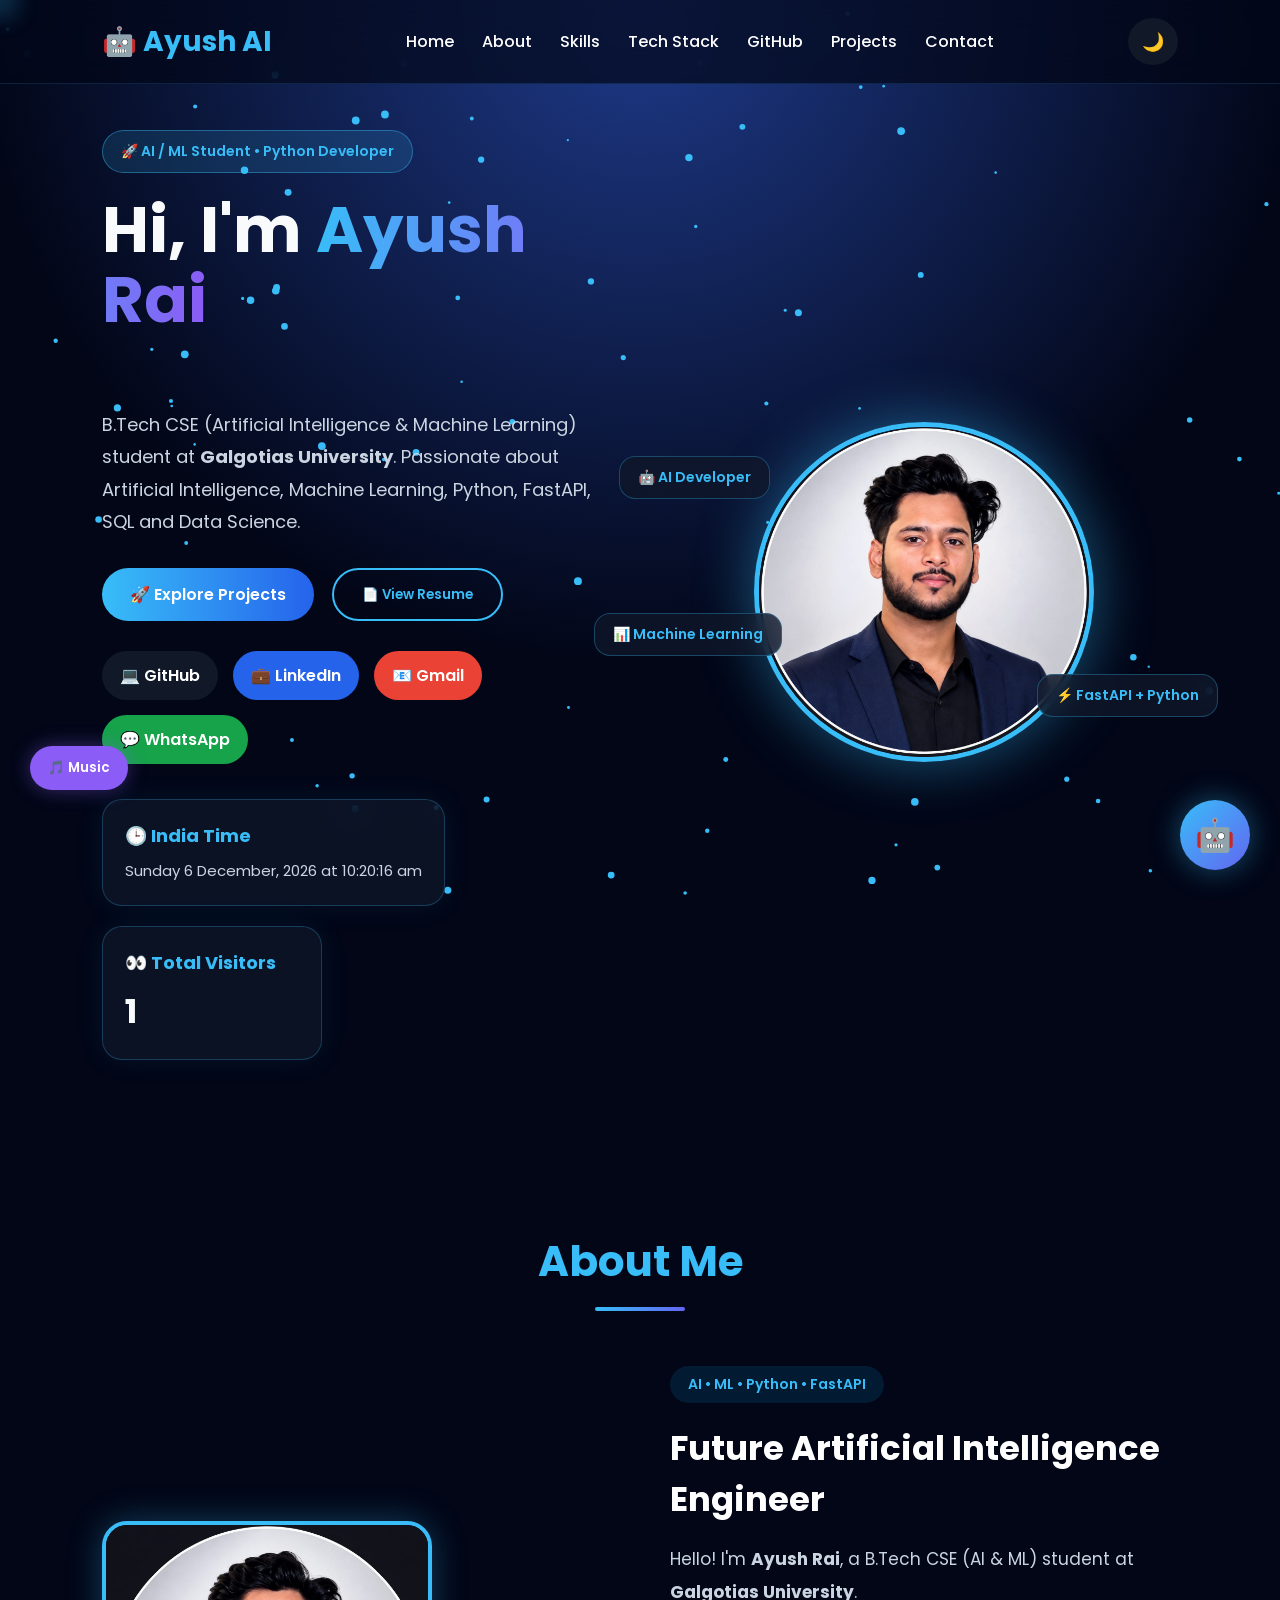
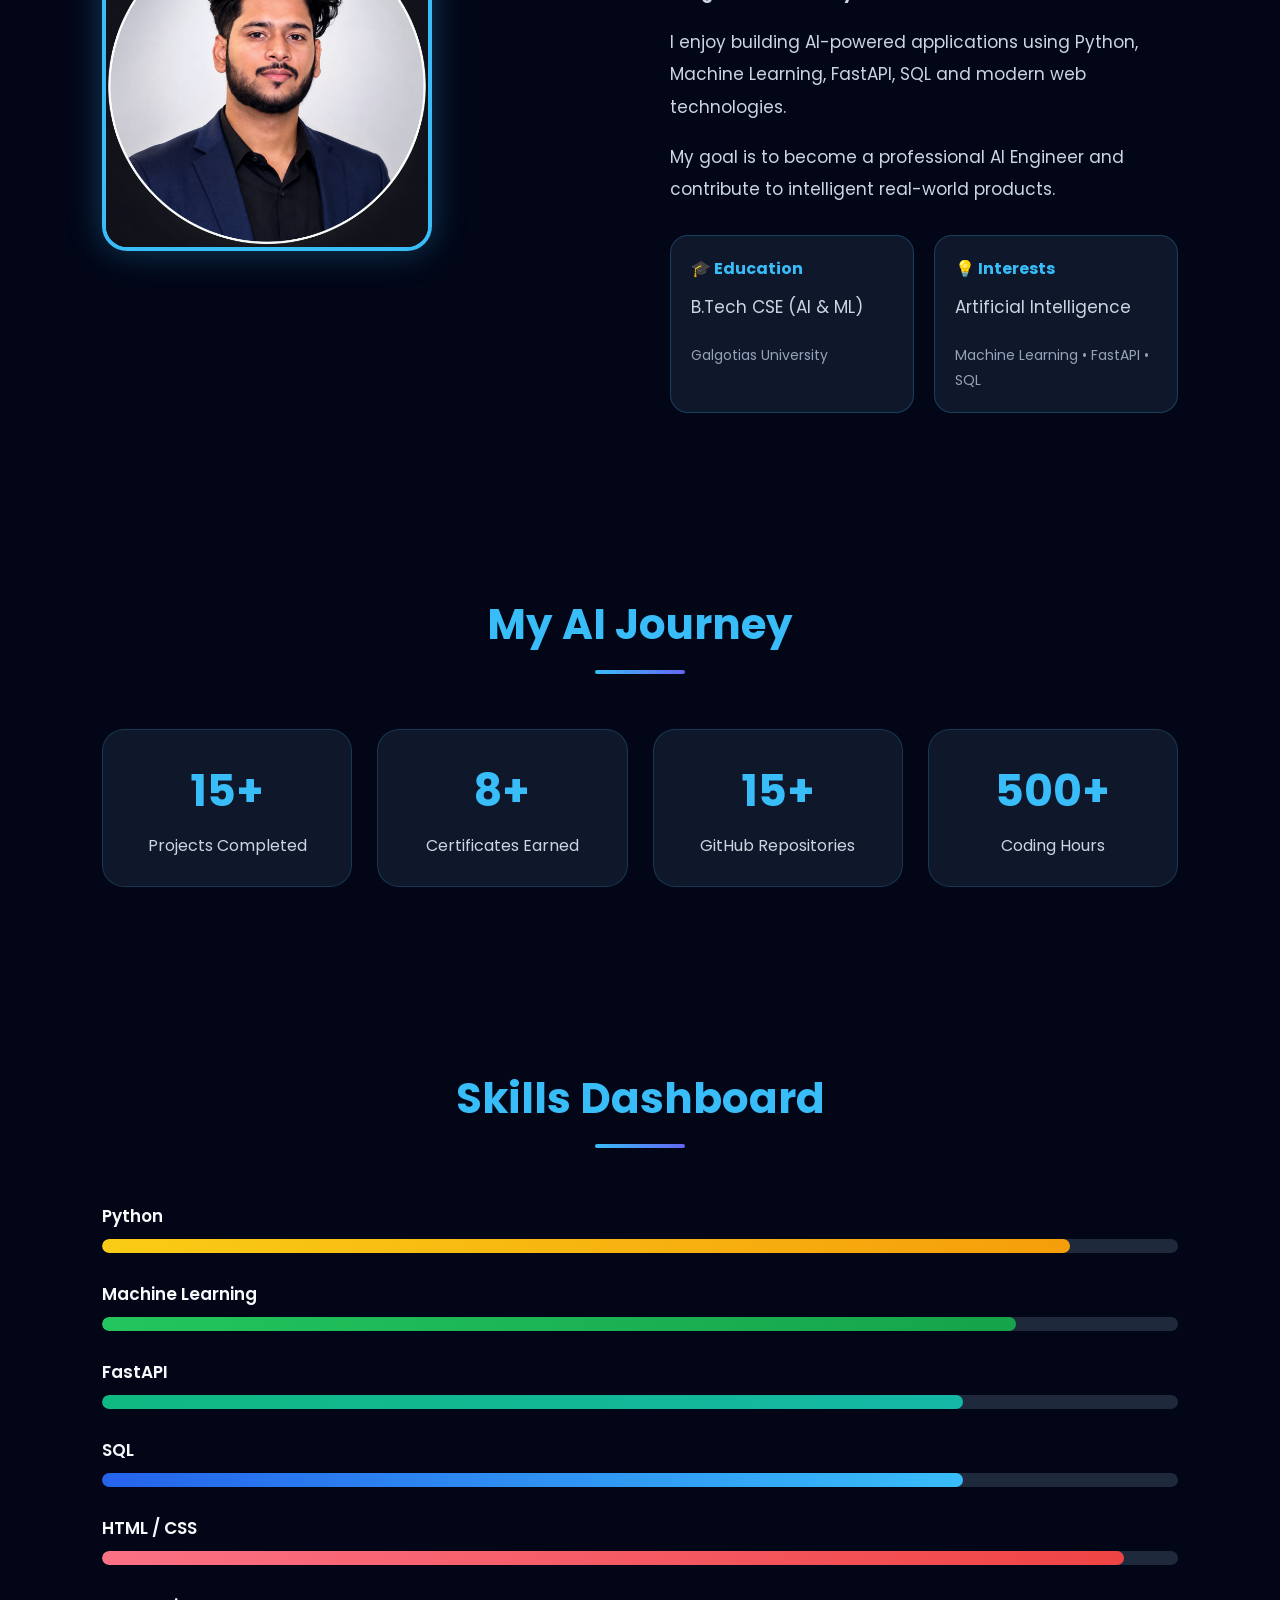
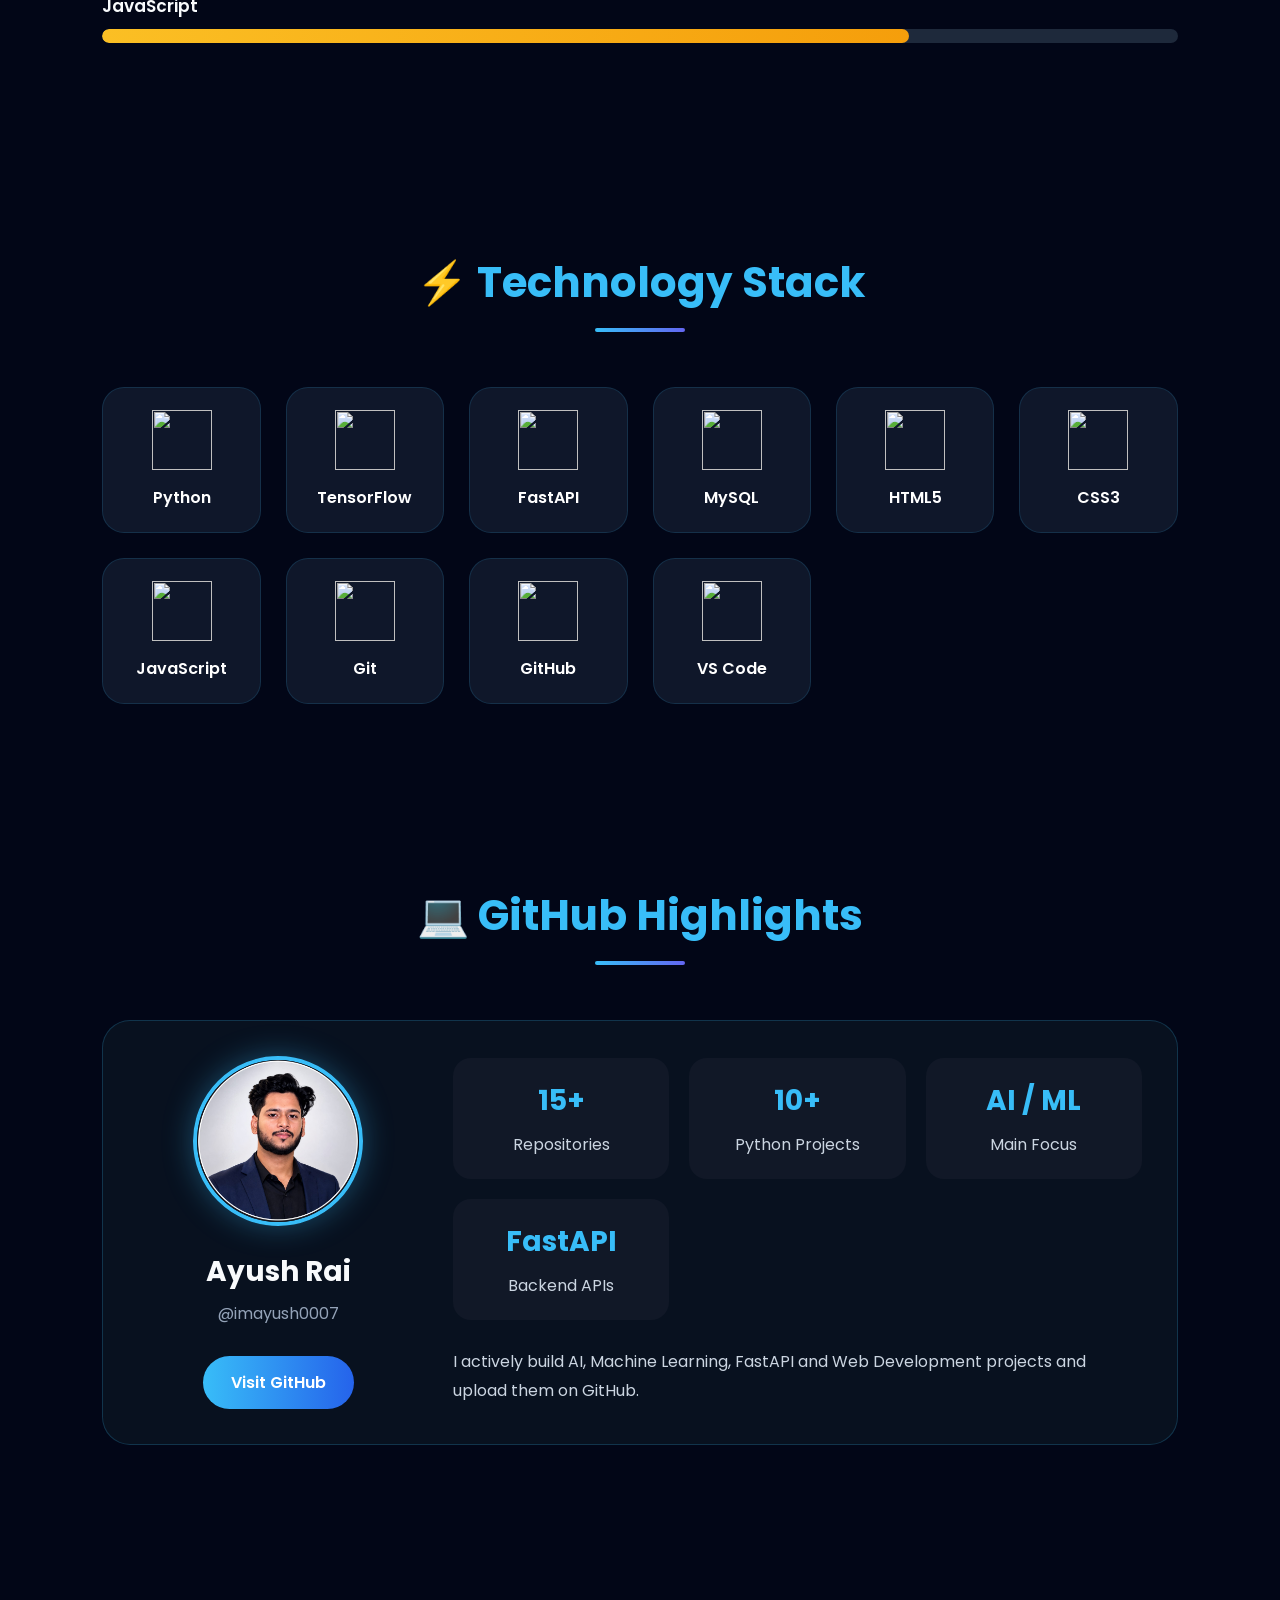
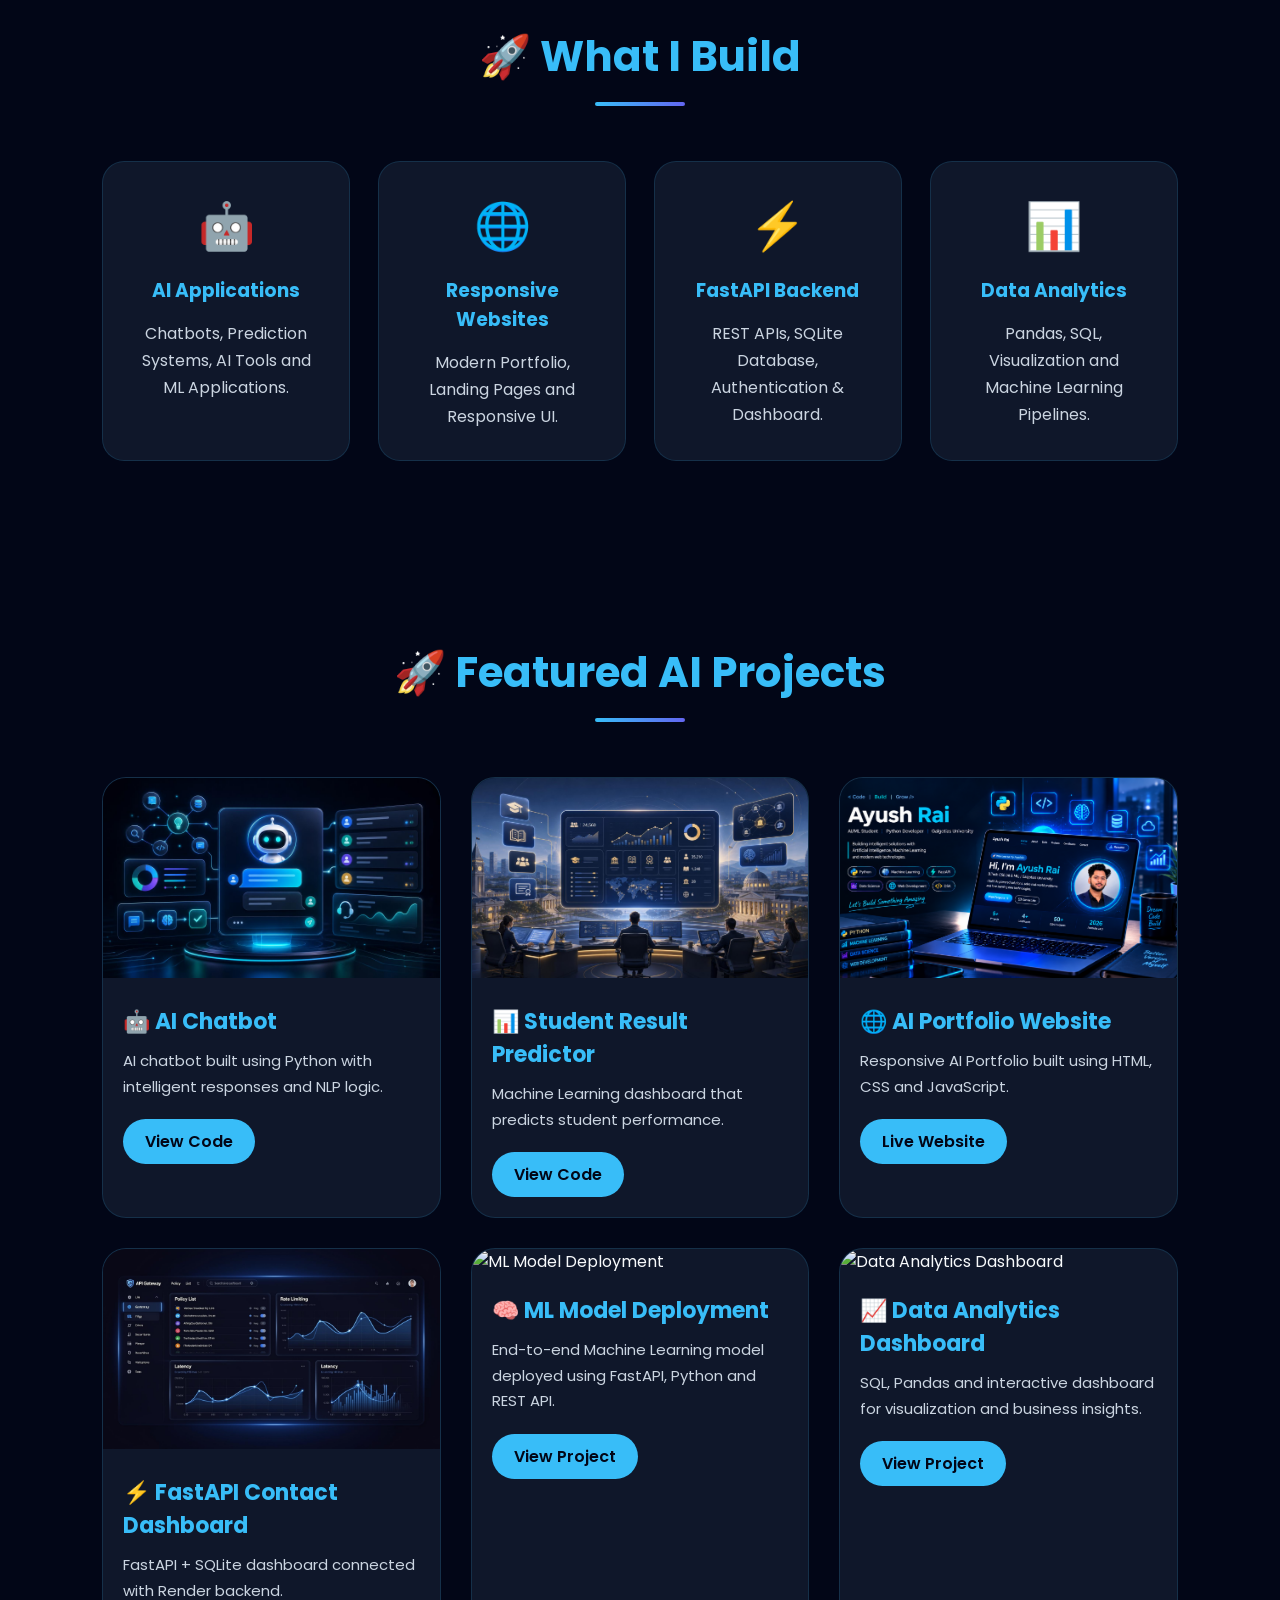
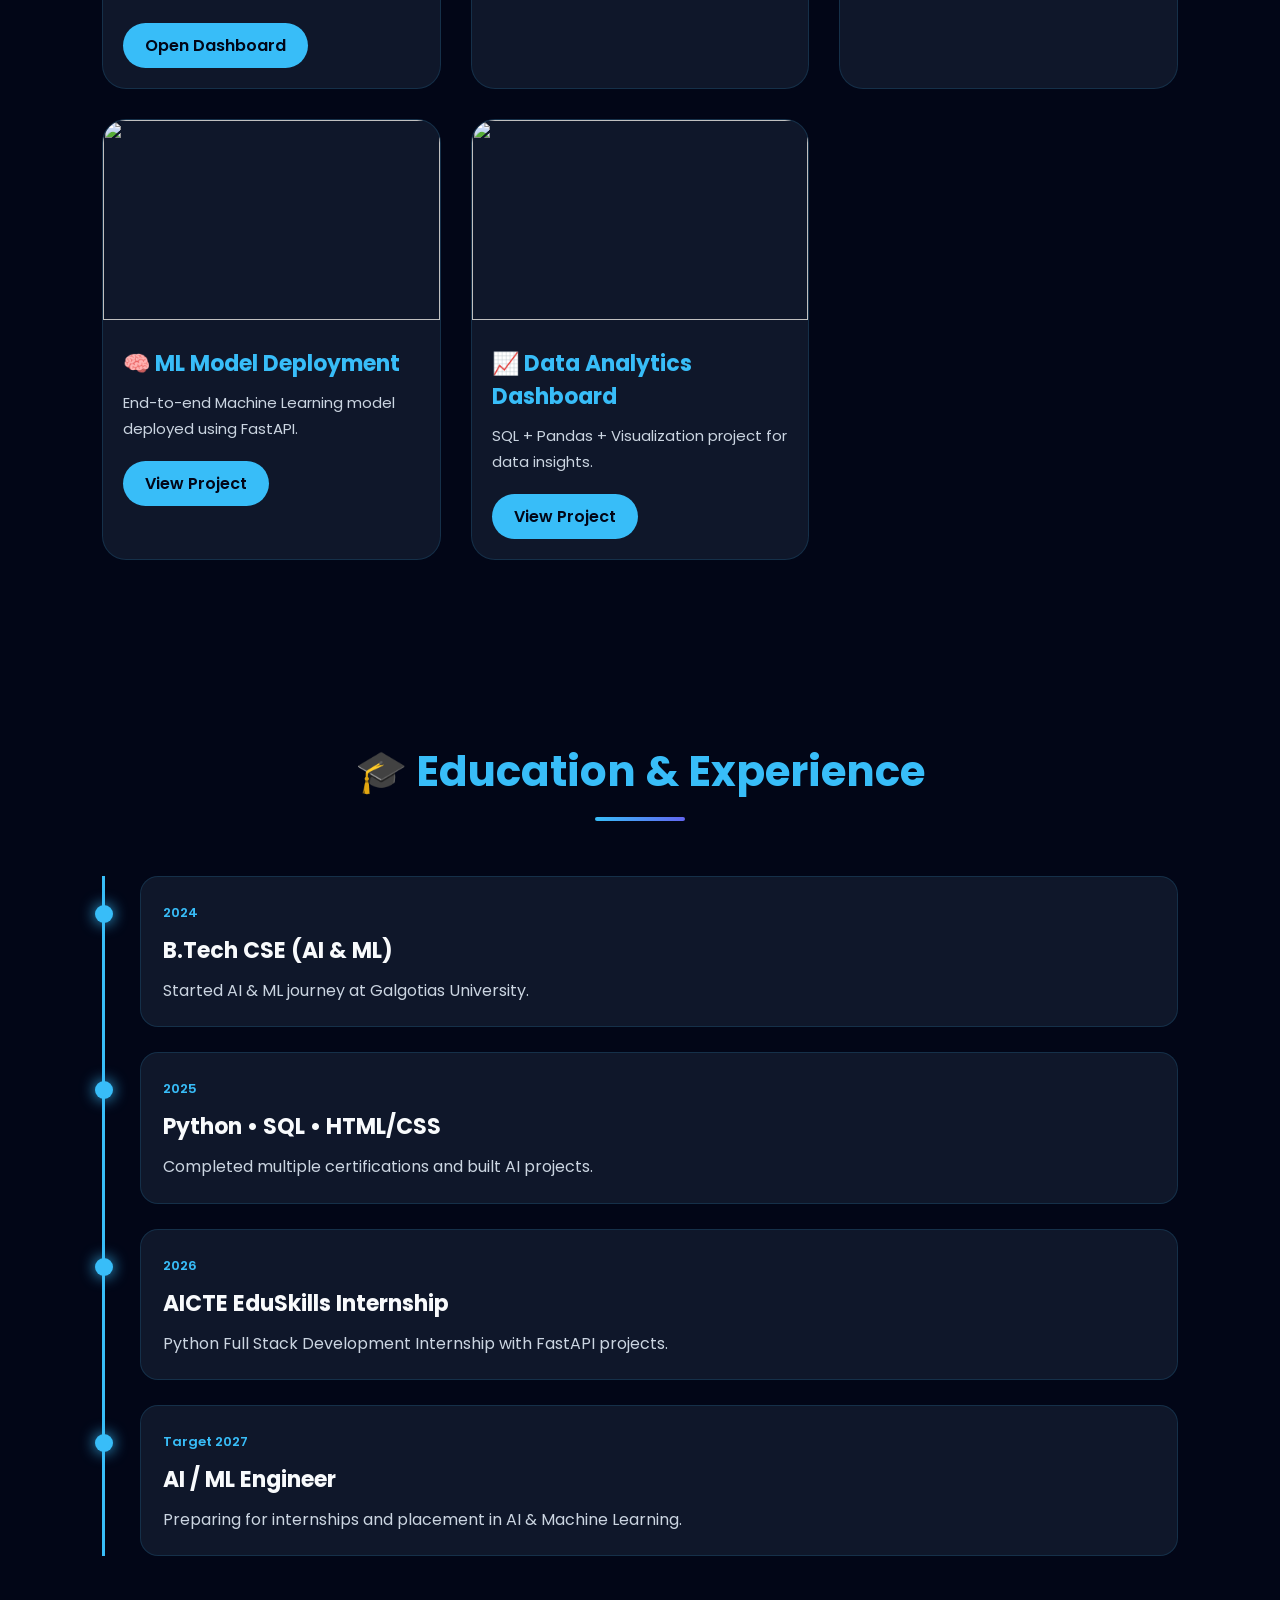
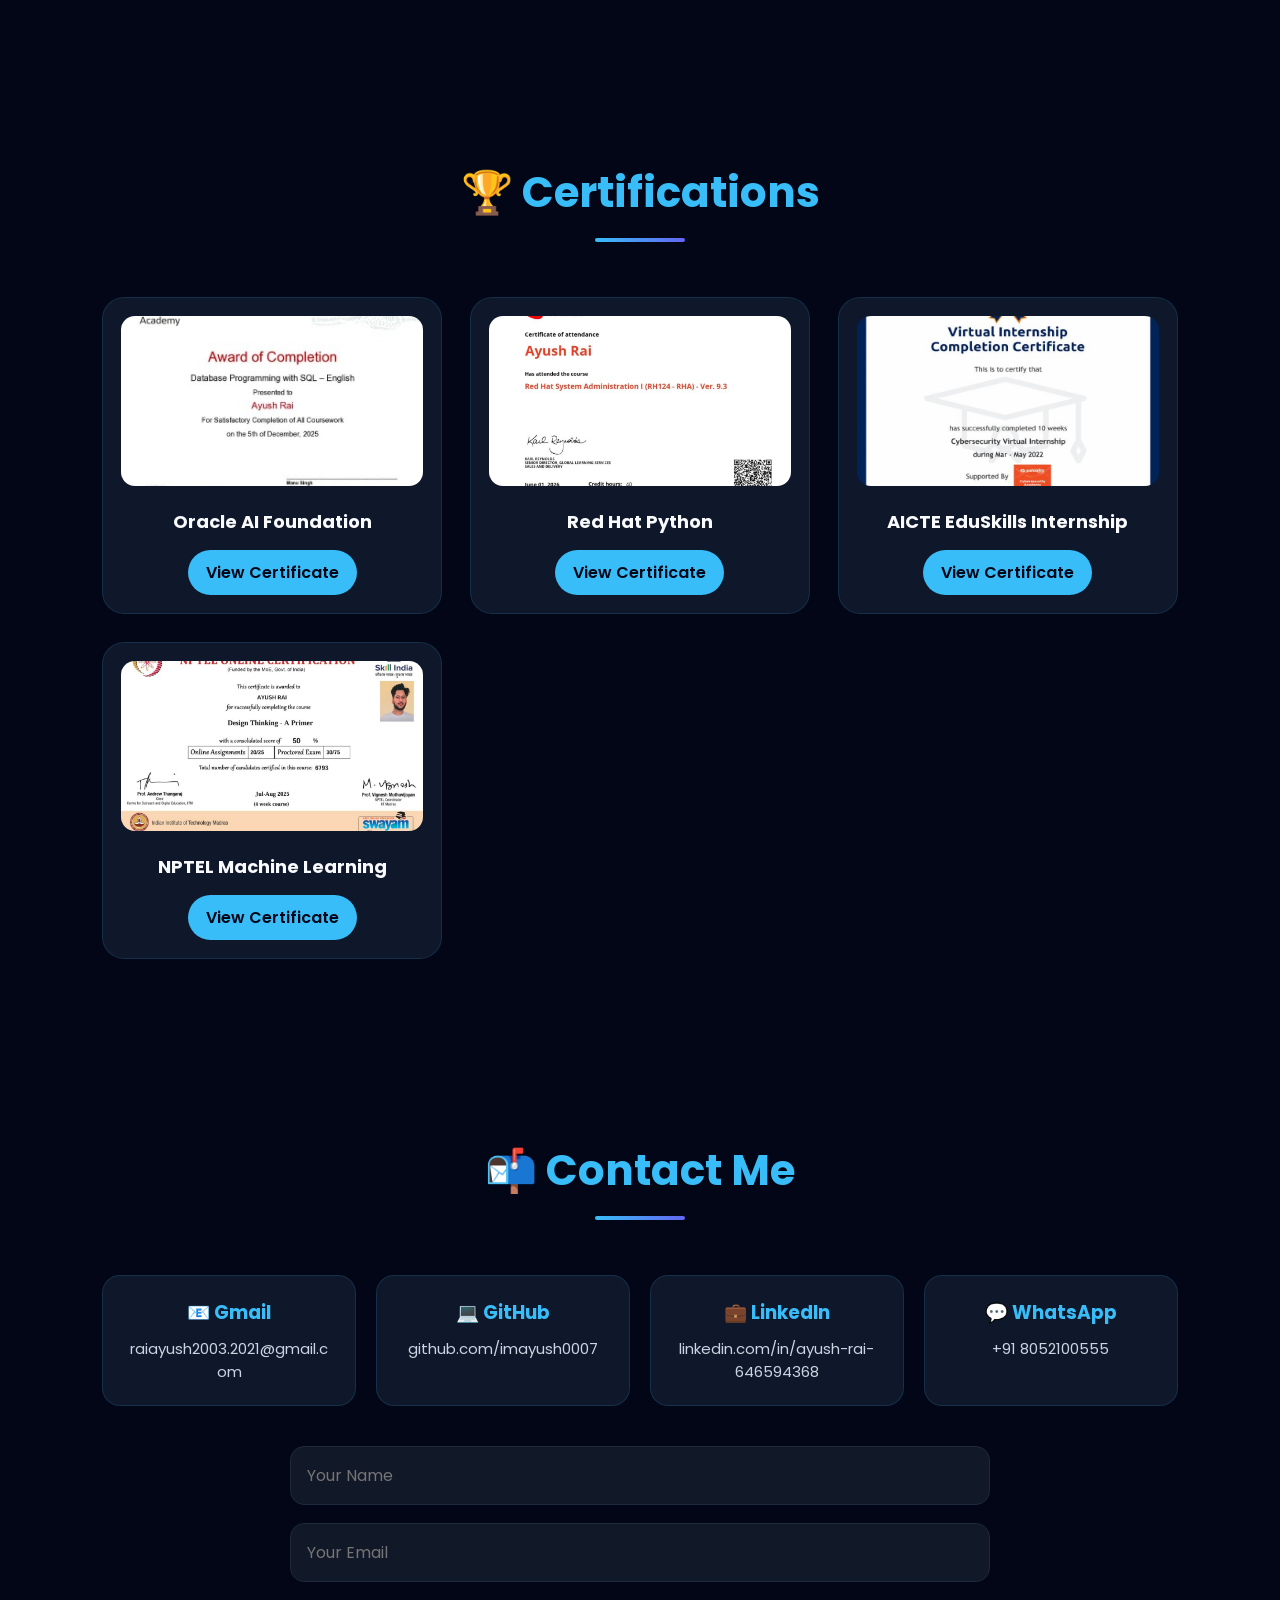
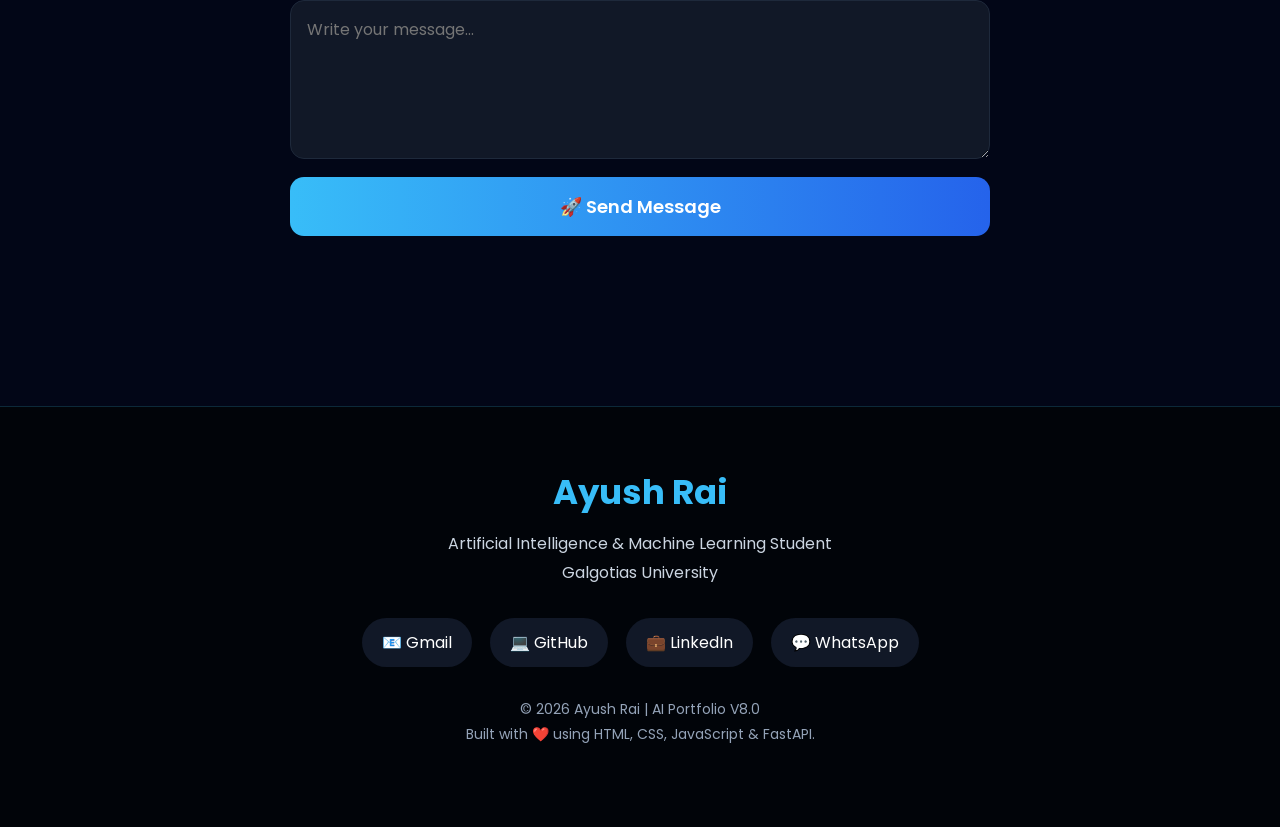
==== commit 8a3444e7: "Update fmt.Println to print 'Goodbye World'" ====
--- a/index.html
+++ b/index.html
@@ -660,6 +660,42 @@
         </a>
 
       </div>
+
+      <div class="project-card">
+
+  <img src="images/ml.jpg" class="project-img" alt="ML Model Deployment">
+
+  <h3>🧠 ML Model Deployment</h3>
+
+  <p>
+    End-to-end Machine Learning model deployed using FastAPI, Python and REST API.
+  </p>
+
+  <a href="https://github.com/imayush0007"
+     target="_blank"
+     class="project-btn">
+     View Project
+  </a>
+
+</div>
+
+<div class="project-card">
+
+  <img src="images/data.jpg" class="project-img" alt="Data Analytics Dashboard">
+
+  <h3>📈 Data Analytics Dashboard</h3>
+
+  <p>
+    SQL, Pandas and interactive dashboard for visualization and business insights.
+  </p>
+
+  <a href="https://github.com/imayush0007"
+     target="_blank"
+     class="project-btn">
+     View Project
+  </a>
+
+</div>
 
       <div class="project-card">
 
--- a/style.css
+++ b/style.css
@@ -1 +1,1821 @@
-@import url(https://fonts.googleapis.com/css2?family=Poppins:wght@300;400;500;600;700;800&display=swap);#progressBar,.cursor{position:fixed;z-index:99999;background:#38bdf8}#progressBar,#themeBtn,.cursor{background:#38bdf8}.hero,.menu,.navbar{display:flex}.btn,.menu a{transition:.3s;text-decoration:none}#clock,.logo{font-weight:700}#themeBtn,.ai-bot,.btn,.close-resume,.send-btn{cursor:pointer}body,footer{background:#020617}.btn,.github-left .btn,.menu a,.social-links a{text-decoration:none}.certificate-card,.chat-header,.github-card,.github-left,.section-title,.stat-card,.tech-card,footer{text-align:center}*{margin:0;padding:0;box-sizing:border-box;scroll-behavior:smooth;font-family:Poppins,sans-serif}body{color:#fff;overflow-x:hidden;line-height:1.6}body::before{content:"";position:fixed;inset:0;background:radial-gradient(circle at top left,#2563eb33,transparent 35%),radial-gradient(circle at bottom right,#38bdf822,transparent 30%);z-index:-2}#particles{position:fixed;inset:0;width:100%;height:100%;z-index:-1}.cursor{width:18px;height:18px;border-radius:50%;box-shadow:0 0 18px #38bdf8;pointer-events:none;transform:translate(-50%,-50%)}#progressBar{top:0;left:0;width:0%;height:4px;box-shadow:0 0 15px #38bdf8}.navbar{position:sticky;top:0;justify-content:space-between;align-items:center;padding:18px 8%;background:rgba(2,6,23,.92);backdrop-filter:blur(10px);border-bottom:1px solid rgba(255,255,255,.08);z-index:999}.ai-bot,.chat-box{right:20px;z-index:9999;position:fixed}.logo{color:#38bdf8;font-size:28px}.menu{list-style:none;gap:28px}.menu a{color:#fff;font-weight:500}.hero h1,.menu a:hover{color:#38bdf8}.btn,.send-btn,.skill label{font-weight:600}#themeBtn{color:#020617;border:none;padding:10px 16px;border-radius:30px;font-size:18px}.hero{min-height:100vh;align-items:center;justify-content:space-between;padding:70px 8%;gap:40px}.github-right,.hero-left{flex:1}.about-left,.hero-right{flex:1;display:flex;justify-content:center}.hero-right img{width:320px;height:320px;border-radius:50%;object-fit:cover;border:5px solid #38bdf8;box-shadow:0 0 35px #38bdf8}.badge{display:inline-block;padding:8px 18px;background:#0ea5e9;border-radius:25px;margin-bottom:18px;font-size:14px}.hero h1{font-size:60px;margin-bottom:10px}#typing-text{color:#fbbf24;font-size:30px;margin-bottom:18px;min-height:38px}.intro{color:#cbd5e1;max-width:600px;margin-bottom:25px;font-size:18px}.hero-buttons{display:flex;gap:18px;flex-wrap:wrap;margin-bottom:30px}.btn{background:#2563eb;color:#fff;border:none;padding:14px 24px;border-radius:12px}.btn:hover{transform:translateY(-3px);background:#1d4ed8;box-shadow:0 10px 25px rgba(37,99,235,.35)}.resume-btn{background:#0ea5e9}.live-card{margin-top:20px;width:320px;background:#0f172a;padding:18px;border-radius:18px;border:1px solid rgba(56,189,248,.3);box-shadow:0 0 20px rgba(56,189,248,.15)}.education-card h3,.live-card h3,footer h2{color:#38bdf8;margin-bottom:10px}#clock{font-size:22px}#visitor-count{font-size:34px;color:#22c55e}section{padding:90px 8%}.section-title{color:#38bdf8;font-size:42px;margin-bottom:45px}.section-title::after{content:"";display:block;width:120px;height:4px;margin:14px auto 0;border-radius:10px;background:#38bdf8}.about-container{display:flex;align-items:center;justify-content:center;gap:50px;flex-wrap:wrap}.about-img{width:280px;height:280px;object-fit:cover;border-radius:20px;border:4px solid #38bdf8;box-shadow:0 0 25px rgba(56,189,248,.4)}.progress,.progress-bar,.project-card,.stat-card{border-radius:20px}.about-right{flex:1.5}.about-right h3{color:#38bdf8;font-size:30px;margin-bottom:15px}.about-right p{color:#cbd5e1;margin-bottom:15px;font-size:17px;line-height:1.8}.skill{margin-bottom:30px}.skill label{display:block;color:#fff;margin-bottom:10px}.progress{width:100%;height:16px;background:#1e293b;overflow:hidden}.progress-bar{width:0;height:100%;transition:2s}.python{background:#38bdf8}.ml{background:#22c55e}.sql{background:#f59e0b}.html{background:#ef4444}.js{background:#eab308}.certificate-card,.education-card,.project-card,.social-links a,.stat-card{background:#0f172a}.project-grid{display:grid;grid-template-columns:repeat(auto-fit,minmax(280px,1fr));gap:30px}.project-card{overflow:hidden;border:1px solid rgba(56,189,248,.2);transition:.3s}.project-card:hover{transform:translateY(-8px);box-shadow:0 0 25px rgba(56,189,248,.3)}.project-img{width:100%;height:180px;object-fit:cover}.project-card h3{color:#38bdf8;padding:15px 20px 10px}.project-card p{color:#cbd5e1;padding:0 20px 20px;line-height:1.7}.certificate-grid{display:grid;grid-template-columns:repeat(auto-fit,minmax(240px,1fr));gap:25px}.certificate-card{border-radius:18px;padding:15px;border:1px solid rgba(56,189,248,.2);transition:.3s}.certificate-card:hover{transform:scale(1.04);box-shadow:0 0 20px rgba(56,189,248,.3)}.certificate-card img{width:100%;height:160px;object-fit:cover;border-radius:12px}.certificate-card h3{margin-top:15px;color:#38bdf8}.stats{display:grid;grid-template-columns:repeat(auto-fit,minmax(220px,1fr));gap:25px}.stat-card{padding:25px;border:1px solid rgba(56,189,248,.2);transition:.3s}.stat-card:hover{transform:translateY(-6px);box-shadow:0 0 25px rgba(56,189,248,.3)}.stat-card h2{font-size:34px;color:#38bdf8;margin-bottom:10px}.stat-card h3{color:#fff;margin-bottom:8px}.stat-card p,footer p{color:#94a3b8}.education-card{padding:30px;border-radius:20px;border-left:5px solid #38bdf8}.education-card p{color:#cbd5e1;line-height:1.8}#contact{background:#081120;border-radius:25px;padding:60px;border:1px solid rgba(56,189,248,.2)}#contact-form{max-width:700px;margin:auto}#contact-form input,#contact-form textarea{width:100%;padding:16px;margin-bottom:20px;border:1px solid #334155;border-radius:12px;background:#0f172a;color:#fff;font-size:16px}#contact-form input:focus,#contact-form textarea:focus{outline:0;border-color:#38bdf8;box-shadow:0 0 10px rgba(56,189,248,.3)}.send-btn{width:100%;padding:16px;background:#2563eb;color:#fff;border:none;border-radius:12px;font-size:17px;transition:.3s}.send-btn:hover{background:#1d4ed8}.social-links{display:flex;justify-content:center;flex-wrap:wrap;gap:18px;margin-top:35px}.social-links a{color:#fff;padding:14px 20px;border-radius:12px;border:1px solid rgba(56,189,248,.2);transition:.3s}.social-links a:hover{background:#38bdf8;color:#020617}.ai-bot{bottom:20px;width:65px;height:65px;border-radius:50%;background:#38bdf8;display:flex;justify-content:center;align-items:center;font-size:30px;box-shadow:0 0 20px #38bdf8;animation:2s infinite pulseBot}@keyframes pulseBot{0%,100%{transform:scale(1)}50%{transform:scale(1.1)}}.chat-box{bottom:95px;width:320px;height:420px;background:#0f172a;border-radius:20px;display:none;flex-direction:column;overflow:hidden;border:1px solid #38bdf8;box-shadow:0 0 25px rgba(56,189,248,.35)}.chat-body .bot,.chat-body .user{padding:10px;border-radius:10px;margin-bottom:12px}.chat-header{background:#38bdf8;color:#020617;padding:15px;font-weight:700}.chat-body{flex:1;padding:15px;overflow-y:auto;color:#fff}.chat-body .bot{background:#1e293b}.chat-body .user{background:#2563eb;text-align:right}.chat-footer{display:flex;border-top:1px solid #334155}.chat-footer input{flex:1;padding:12px;border:none;background:#111827;color:#fff}.chat-footer button{padding:12px 18px;border:none;background:#38bdf8;color:#020617;cursor:pointer}.resume-modal{position:fixed;inset:0;background:rgba(0,0,0,.85);display:none;justify-content:center;align-items:center;z-index:10000}.resume-content{width:90%;max-width:900px;height:85vh;background:#0f172a;border-radius:20px;overflow:hidden;position:relative}.resume-content iframe{width:100%;height:100%;border:none}.close-resume{position:absolute;top:10px;right:10px;width:40px;height:40px;border-radius:50%;background:#ef4444;color:#fff;border:none;font-size:18px}footer{padding:50px 8%;border-top:1px solid rgba(56,189,248,.15)}footer p{margin:8px 0}#tech-stack{padding:80px 8%}.tech-grid{display:grid;grid-template-columns:repeat(auto-fit,minmax(180px,1fr));gap:25px;margin-top:40px}.tech-card{background:#0f172a;border:1px solid rgba(56,189,248,.2);border-radius:20px;padding:25px 20px;transition:.3s}.tech-card:hover{transform:translateY(-8px);border-color:#38bdf8;box-shadow:0 0 20px rgba(56,189,248,.35)}.tech-card img{width:70px;height:70px;object-fit:contain;margin-bottom:15px}.tech-card h3{color:#38bdf8;font-size:18px;margin-top:10px}@media (max-width:768px){.tech-grid{grid-template-columns:repeat(2,1fr)}.tech-card img{width:55px;height:55px}}.github-highlight{display:flex;align-items:center;justify-content:space-between;gap:40px;background:#0f172a;padding:35px;border-radius:24px;border:1px solid rgba(56,189,248,.25);box-shadow:0 0 20px rgba(56,189,248,.15);flex-wrap:wrap}.github-left{width:260px}.github-avatar{width:140px!important;height:140px!important;object-fit:cover;border-radius:50%;border:4px solid #38bdf8;box-shadow:0 0 20px rgba(56,189,248,.5);margin-bottom:15px}.github-left h3{color:#38bdf8;font-size:24px;margin-bottom:5px}.github-left p{color:#94a3b8;margin-bottom:20px}.github-left .btn{display:inline-block;padding:12px 24px;border-radius:10px;background:#2563eb;color:#fff;font-weight:600}.github-stats{display:grid;grid-template-columns:repeat(2,1fr);gap:18px}.github-card{background:#111827;padding:22px;border-radius:18px;border:1px solid rgba(56,189,248,.15)}.github-card h2{color:#38bdf8;font-size:28px;margin-bottom:8px}.github-card p{color:#cbd5e1}@media(max-width:768px){.hero{flex-direction:column-reverse;text-align:center}.hero-right img{width:220px;height:220px}.menu{flex-direction:column;gap:15px}.github-left,.live-card{width:100%}.chat-box{width:92%;right:4%}.certificate-grid,.github-stats,.project-grid,.stats{grid-template-columns:1fr}.about-container{flex-direction:column}.github-highlight{flex-direction:column;text-align:center}}
+/* ==========================================
+   AYUSH AI PORTFOLIO V8.0
+   PREMIUM CSS (PART 1)
+========================================== */
+
+*{
+margin:0;
+padding:0;
+box-sizing:border-box;
+scroll-behavior:smooth;
+font-family:"Poppins",sans-serif;
+}
+
+body{
+
+background:#020617;
+color:#F8FAFC;
+overflow-x:hidden;
+
+}
+
+/* Scrollbar */
+
+::-webkit-scrollbar{
+width:8px;
+}
+
+::-webkit-scrollbar-track{
+background:#020617;
+}
+
+::-webkit-scrollbar-thumb{
+background:#38BDF8;
+border-radius:10px;
+}
+
+/* ===========================
+BACKGROUND PARTICLES
+=========================== */
+
+#particles{
+
+position:fixed;
+top:0;
+left:0;
+width:100%;
+height:100%;
+z-index:-2;
+
+background:
+radial-gradient(circle at top,#1E3A8A 0%,#020617 60%);
+
+}
+
+/* Cursor Glow */
+
+.cursor{
+
+width:24px;
+height:24px;
+border-radius:50%;
+background:#38BDF8;
+position:fixed;
+pointer-events:none;
+filter:blur(14px);
+opacity:.6;
+transform:translate(-50%,-50%);
+transition:.08s;
+
+z-index:9999;
+
+}
+
+/* ===========================
+SCROLL PROGRESS
+=========================== */
+
+#progressBar{
+
+position:fixed;
+top:0;
+left:0;
+width:0;
+height:4px;
+background:linear-gradient(90deg,#38BDF8,#6366F1);
+z-index:99999;
+
+}
+
+/* ===========================
+LOADER
+=========================== */
+
+#loader{
+
+position:fixed;
+width:100%;
+height:100vh;
+
+background:#020617;
+
+display:flex;
+align-items:center;
+justify-content:center;
+flex-direction:column;
+
+z-index:99999;
+
+}
+
+.loader-circle{
+
+width:90px;
+height:90px;
+
+border-radius:50%;
+
+border:6px solid rgba(255,255,255,.15);
+border-top:6px solid #38BDF8;
+
+animation:spin 1s linear infinite;
+
+margin-bottom:25px;
+
+}
+
+.loading-bar{
+
+width:250px;
+height:8px;
+
+background:#111827;
+
+border-radius:20px;
+
+margin-top:25px;
+
+overflow:hidden;
+
+}
+
+.loading-fill{
+
+width:0;
+height:100%;
+
+background:#38BDF8;
+
+animation:loading 2s forwards;
+
+}
+
+@keyframes spin{
+
+100%{
+transform:rotate(360deg);
+}
+
+}
+
+@keyframes loading{
+
+100%{
+width:100%;
+}
+
+}
+
+/* ===========================
+NAVBAR
+=========================== */
+
+.navbar{
+
+position:fixed;
+
+top:0;
+left:0;
+
+width:100%;
+
+padding:18px 8%;
+
+display:flex;
+align-items:center;
+justify-content:space-between;
+
+background:rgba(2,6,23,.70);
+backdrop-filter:blur(16px);
+
+border-bottom:1px solid rgba(56,189,248,.15);
+
+z-index:999;
+
+}
+
+.logo{
+
+font-size:28px;
+font-weight:700;
+
+color:#38BDF8;
+
+}
+
+.menu{
+
+display:flex;
+gap:28px;
+
+list-style:none;
+
+}
+
+.menu a{
+
+color:white;
+
+text-decoration:none;
+font-weight:500;
+
+transition:.3s;
+
+}
+
+.menu a:hover{
+
+color:#38BDF8;
+
+}
+
+#themeBtn{
+
+background:#111827;
+
+color:white;
+
+padding:10px 14px;
+
+border:none;
+border-radius:50%;
+
+cursor:pointer;
+
+font-size:18px;
+
+transition:.3s;
+
+}
+
+#themeBtn:hover{
+
+background:#38BDF8;
+transform:rotate(180deg);
+
+}
+
+/* ===========================
+HERO SECTION
+=========================== */
+
+.hero{
+
+min-height:100vh;
+
+display:grid;
+
+grid-template-columns:repeat(auto-fit,minmax(320px,1fr));
+
+align-items:center;
+
+padding:130px 8% 80px;
+
+gap:60px;
+
+}
+
+.badge{
+
+display:inline-block;
+
+padding:10px 18px;
+
+background:rgba(56,189,248,.15);
+
+color:#38BDF8;
+
+border:1px solid rgba(56,189,248,.4);
+
+border-radius:40px;
+
+margin-bottom:22px;
+
+font-size:14px;
+
+font-weight:600;
+
+}
+
+.hero-left h1{
+
+font-size:64px;
+line-height:1.1;
+
+margin-bottom:15px;
+
+}
+
+.gradient-text{
+
+background:linear-gradient(90deg,#38BDF8,#8B5CF6);
+
+-webkit-background-clip:text;
+-webkit-text-fill-color:transparent;
+
+}
+
+#typing-text{
+
+font-size:28px;
+font-weight:600;
+
+color:#38BDF8;
+
+margin-bottom:20px;
+
+height:38px;
+
+}
+
+.intro{
+
+font-size:18px;
+
+line-height:1.8;
+
+color:#CBD5E1;
+
+margin-bottom:30px;
+
+max-width:600px;
+
+}
+
+/* ===========================
+BUTTONS
+=========================== */
+
+.hero-buttons{
+
+display:flex;
+gap:18px;
+
+flex-wrap:wrap;
+
+margin-bottom:30px;
+
+}
+
+.btn{
+
+padding:14px 28px;
+
+border-radius:50px;
+
+text-decoration:none;
+
+font-weight:600;
+
+background:linear-gradient(90deg,#38BDF8,#2563EB);
+
+color:white;
+
+transition:.3s;
+
+border:none;
+cursor:pointer;
+
+}
+
+.btn:hover{
+
+transform:translateY(-5px);
+
+box-shadow:0 10px 25px rgba(56,189,248,.4);
+
+}
+
+.resume-btn{
+
+background:transparent;
+
+border:2px solid #38BDF8;
+
+color:#38BDF8;
+
+}
+
+.resume-btn:hover{
+
+background:#38BDF8;
+color:#020617;
+
+}
+
+/* ===========================
+SOCIAL BUTTONS
+=========================== */
+
+.social-row{
+
+display:flex;
+flex-wrap:wrap;
+
+gap:15px;
+
+margin-bottom:35px;
+
+}
+
+.social-btn{
+
+padding:12px 18px;
+
+border-radius:30px;
+
+text-decoration:none;
+
+font-weight:600;
+
+transition:.3s;
+
+color:white;
+
+}
+
+.github-btn{
+background:#111827;
+}
+
+.linkedin-btn{
+background:#2563EB;
+}
+
+.gmail-btn{
+background:#EA4335;
+}
+
+.whatsapp-btn{
+background:#16A34A;
+}
+
+.social-btn:hover{
+
+transform:translateY(-4px) scale(1.05);
+
+}
+
+/* ===========================
+LIVE STATS CARDS
+=========================== */
+
+.hero-stats{
+
+display:flex;
+flex-wrap:wrap;
+
+gap:20px;
+
+}
+
+.live-card{
+
+background:rgba(15,23,42,.75);
+
+backdrop-filter:blur(15px);
+
+padding:22px;
+
+border-radius:20px;
+
+border:1px solid rgba(56,189,248,.25);
+
+min-width:220px;
+
+box-shadow:0 0 30px rgba(56,189,248,.08);
+
+}
+
+.live-card h3{
+
+color:#38BDF8;
+
+margin-bottom:10px;
+
+font-size:18px;
+
+}
+
+.live-card h2{
+
+font-size:34px;
+
+}
+
+.live-card p{
+
+color:#CBD5E1;
+
+font-size:15px;
+
+line-height:1.6;
+
+}
+
+/* ===========================
+HERO IMAGE
+=========================== */
+
+.hero-right{
+
+display:flex;
+justify-content:center;
+align-items:center;
+
+position:relative;
+
+}
+
+.hero-img{
+
+width:340px;
+height:340px;
+
+border-radius:50%;
+
+object-fit:cover;
+
+border:5px solid #38BDF8;
+
+box-shadow:0 0 60px rgba(56,189,248,.45);
+
+animation:float 4s ease-in-out infinite;
+
+}
+
+@keyframes float{
+
+0%,100%{
+transform:translateY(0px);
+}
+
+50%{
+transform:translateY(-18px);
+}
+
+}
+
+/* Floating AI Cards */
+
+.floating-card{
+
+position:absolute;
+
+padding:10px 18px;
+
+background:rgba(15,23,42,.8);
+
+border:1px solid rgba(56,189,248,.3);
+
+border-radius:16px;
+
+color:#38BDF8;
+
+font-size:14px;
+
+font-weight:600;
+
+backdrop-filter:blur(10px);
+
+}
+
+.card-one{
+top:10%;
+left:-10%;
+}
+
+.card-two{
+bottom:15%;
+right:-8%;
+}
+
+.card-three{
+top:55%;
+left:-15%;
+}
+
+/* ==========================================
+   AYUSH AI PORTFOLIO V8.0
+   PREMIUM CSS (PART 2)
+========================================== */
+
+/* ===========================
+SECTION TITLE
+=========================== */
+
+section{
+padding:90px 8%;
+}
+
+.section-title{
+
+font-size:42px;
+font-weight:700;
+text-align:center;
+margin-bottom:55px;
+color:#38BDF8;
+
+position:relative;
+
+}
+
+.section-title::after{
+
+content:"";
+
+width:90px;
+height:4px;
+
+background:linear-gradient(90deg,#38BDF8,#6366F1);
+
+display:block;
+margin:14px auto;
+
+border-radius:10px;
+
+}
+
+/* ===========================
+ABOUT SECTION
+=========================== */
+
+.about-container{
+
+display:grid;
+grid-template-columns:repeat(auto-fit,minmax(320px,1fr));
+gap:60px;
+align-items:center;
+
+}
+
+.about-img{
+
+width:100%;
+max-width:330px;
+border-radius:25px;
+border:4px solid #38BDF8;
+
+box-shadow:0 0 35px rgba(56,189,248,.30);
+
+}
+
+.about-right h3{
+
+font-size:34px;
+margin-bottom:18px;
+color:white;
+
+}
+
+.about-tag{
+
+display:inline-block;
+padding:8px 18px;
+background:#0EA5E922;
+color:#38BDF8;
+border-radius:25px;
+margin-bottom:20px;
+font-size:14px;
+font-weight:600;
+
+}
+
+.about-right p{
+
+font-size:17px;
+line-height:1.9;
+color:#CBD5E1;
+margin-bottom:18px;
+
+}
+
+.about-info{
+
+display:grid;
+grid-template-columns:repeat(auto-fit,minmax(220px,1fr));
+gap:20px;
+margin-top:30px;
+
+}
+
+.info-card{
+
+background:#0F172A;
+padding:20px;
+border-radius:18px;
+border:1px solid rgba(56,189,248,.25);
+
+transition:.35s;
+
+}
+
+.info-card:hover{
+
+transform:translateY(-8px);
+border-color:#38BDF8;
+box-shadow:0 0 25px rgba(56,189,248,.20);
+
+}
+
+.info-card h4{
+
+color:#38BDF8;
+margin-bottom:10px;
+
+}
+
+.info-card span{
+
+color:#94A3B8;
+font-size:14px;
+
+}
+
+/* ===========================
+AI JOURNEY STATS
+=========================== */
+
+.stats-grid{
+
+display:grid;
+grid-template-columns:repeat(auto-fit,minmax(200px,1fr));
+gap:25px;
+
+}
+
+.stat-box{
+
+background:#0F172A;
+padding:28px;
+border-radius:22px;
+text-align:center;
+border:1px solid rgba(56,189,248,.20);
+
+transition:.35s;
+
+}
+
+.stat-box:hover{
+
+transform:translateY(-10px);
+box-shadow:0 0 30px rgba(56,189,248,.25);
+
+}
+
+.stat-box h1{
+
+font-size:44px;
+color:#38BDF8;
+
+margin-bottom:10px;
+
+}
+
+.stat-box p{
+
+color:#CBD5E1;
+
+}
+
+/* ===========================
+SKILLS
+=========================== */
+
+.skill{
+
+margin-bottom:28px;
+
+}
+
+.skill label{
+
+display:block;
+margin-bottom:10px;
+font-weight:600;
+font-size:17px;
+
+}
+
+.progress{
+
+width:100%;
+height:14px;
+background:#1E293B;
+border-radius:20px;
+overflow:hidden;
+
+}
+
+.progress-bar{
+
+height:100%;
+width:0;
+border-radius:20px;
+transition:2s ease;
+
+}
+
+.python{
+background:linear-gradient(90deg,#FACC15,#F59E0B);
+}
+
+.ml{
+background:linear-gradient(90deg,#22C55E,#16A34A);
+}
+
+.fastapi{
+background:linear-gradient(90deg,#10B981,#14B8A6);
+}
+
+.sql{
+background:linear-gradient(90deg,#2563EB,#38BDF8);
+}
+
+.html{
+background:linear-gradient(90deg,#FB7185,#EF4444);
+}
+
+.js{
+background:linear-gradient(90deg,#FBBF24,#F59E0B);
+}
+
+/* ===========================
+TECH STACK
+=========================== */
+
+.tech-grid{
+
+display:grid;
+grid-template-columns:repeat(auto-fit,minmax(140px,1fr));
+gap:25px;
+
+}
+
+.tech-card{
+
+background:#0F172A;
+padding:22px;
+border-radius:22px;
+text-align:center;
+border:1px solid rgba(56,189,248,.15);
+
+transition:.35s;
+
+}
+
+.tech-card:hover{
+
+transform:translateY(-10px);
+border-color:#38BDF8;
+box-shadow:0 0 25px rgba(56,189,248,.22);
+
+}
+
+.tech-card img{
+
+width:60px;
+height:60px;
+margin-bottom:15px;
+
+}
+
+.tech-card h3{
+
+font-size:16px;
+font-weight:600;
+color:white;
+
+}
+
+/* ===========================
+GITHUB SECTION
+=========================== */
+
+.github-highlight{
+
+display:grid;
+grid-template-columns:280px 1fr;
+gap:35px;
+align-items:center;
+
+background:#08111F;
+padding:35px;
+border-radius:28px;
+border:1px solid rgba(56,189,248,.20);
+
+}
+
+.github-left{
+
+text-align:center;
+
+}
+
+.github-avatar{
+
+width:170px;
+height:170px;
+object-fit:cover;
+border-radius:50%;
+border:4px solid #38BDF8;
+margin-bottom:18px;
+
+box-shadow:0 0 30px rgba(56,189,248,.35);
+
+}
+
+.github-left h3{
+
+font-size:28px;
+margin-bottom:8px;
+
+}
+
+.github-left p{
+
+color:#94A3B8;
+margin-bottom:20px;
+
+}
+
+.github-visit{
+
+display:inline-block;
+margin-top:10px;
+
+}
+
+.github-right{
+
+width:100%;
+
+}
+
+.github-stats{
+
+display:grid;
+grid-template-columns:repeat(auto-fit,minmax(180px,1fr));
+gap:20px;
+
+}
+
+.github-card{
+
+background:#111827;
+padding:22px;
+border-radius:18px;
+text-align:center;
+
+transition:.35s;
+
+}
+
+.github-card:hover{
+
+transform:translateY(-8px);
+background:#172554;
+
+}
+
+.github-card h2{
+
+color:#38BDF8;
+font-size:28px;
+margin-bottom:10px;
+
+}
+
+.github-card p{
+
+color:#CBD5E1;
+
+}
+
+.github-text{
+
+margin-top:28px;
+font-size:16px;
+line-height:1.8;
+color:#CBD5E1;
+
+}
+
+/* ===========================
+WHAT I BUILD
+=========================== */
+
+.build-grid{
+
+display:grid;
+grid-template-columns:repeat(auto-fit,minmax(240px,1fr));
+gap:28px;
+
+}
+
+.build-card{
+
+background:#0F172A;
+padding:30px;
+border-radius:22px;
+text-align:center;
+border:1px solid rgba(56,189,248,.15);
+
+transition:.35s;
+
+}
+
+.build-card:hover{
+
+transform:translateY(-10px);
+box-shadow:0 0 30px rgba(56,189,248,.20);
+
+}
+
+.build-card h1{
+
+font-size:46px;
+margin-bottom:15px;
+
+}
+
+.build-card h3{
+
+color:#38BDF8;
+margin-bottom:15px;
+
+}
+
+.build-card p{
+
+color:#CBD5E1;
+line-height:1.7;
+
+}
+
+/* ==========================================
+   AYUSH AI PORTFOLIO V8.0
+   PREMIUM CSS (PART 3)
+========================================== */
+
+/* ===========================
+PROJECTS SECTION
+=========================== */
+
+.project-grid{
+display:grid;
+grid-template-columns:repeat(auto-fit,minmax(320px,1fr));
+gap:30px;
+}
+
+.project-card{
+background:#0F172A;
+border-radius:24px;
+overflow:hidden;
+border:1px solid rgba(56,189,248,.15);
+transition:.35s;
+}
+
+.project-card:hover{
+transform:translateY(-12px);
+box-shadow:0 0 35px rgba(56,189,248,.25);
+}
+
+.project-img{
+width:100%;
+height:200px;
+object-fit:cover;
+}
+
+.project-card h3{
+font-size:22px;
+padding:20px 20px 10px;
+color:#38BDF8;
+}
+
+.project-card p{
+padding:0 20px 20px;
+color:#CBD5E1;
+line-height:1.7;
+font-size:15px;
+}
+
+.project-btn{
+display:inline-block;
+margin:0 20px 20px;
+padding:10px 22px;
+border-radius:30px;
+background:#38BDF8;
+color:#020617;
+text-decoration:none;
+font-weight:600;
+transition:.3s;
+}
+
+.project-btn:hover{
+background:#2563EB;
+color:white;
+}
+
+/* ===========================
+TIMELINE
+=========================== */
+
+.timeline{
+position:relative;
+padding-left:35px;
+border-left:3px solid #38BDF8;
+}
+
+.timeline-card{
+background:#0F172A;
+padding:22px;
+margin-bottom:25px;
+border-radius:18px;
+position:relative;
+border:1px solid rgba(56,189,248,.15);
+}
+
+.timeline-card::before{
+content:"";
+position:absolute;
+left:-46px;
+top:28px;
+width:18px;
+height:18px;
+background:#38BDF8;
+border-radius:50%;
+box-shadow:0 0 15px #38BDF8;
+}
+
+.timeline-card span{
+font-size:13px;
+color:#38BDF8;
+font-weight:600;
+}
+
+.timeline-card h3{
+margin:10px 0;
+font-size:22px;
+}
+
+.timeline-card p{
+color:#CBD5E1;
+line-height:1.7;
+}
+
+/* ===========================
+CERTIFICATES
+=========================== */
+
+.certificate-grid{
+display:grid;
+grid-template-columns:repeat(auto-fit,minmax(250px,1fr));
+gap:28px;
+}
+
+.certificate-card{
+background:#0F172A;
+padding:18px;
+border-radius:22px;
+text-align:center;
+border:1px solid rgba(56,189,248,.15);
+transition:.35s;
+}
+
+.certificate-card:hover{
+transform:translateY(-10px);
+box-shadow:0 0 25px rgba(56,189,248,.22);
+}
+
+.certificate-card img{
+width:100%;
+height:170px;
+object-fit:cover;
+border-radius:14px;
+margin-bottom:15px;
+}
+
+.certificate-card h3{
+font-size:18px;
+margin-bottom:15px;
+}
+
+.certificate-btn{
+display:inline-block;
+padding:10px 18px;
+background:#38BDF8;
+color:#020617;
+border-radius:30px;
+text-decoration:none;
+font-weight:600;
+transition:.3s;
+}
+
+.certificate-btn:hover{
+background:#2563EB;
+color:white;
+}
+
+/* ===========================
+CONTACT SECTION
+=========================== */
+
+.contact-info{
+display:grid;
+grid-template-columns:repeat(auto-fit,minmax(220px,1fr));
+gap:20px;
+margin-bottom:40px;
+}
+
+.contact-card{
+background:#0F172A;
+padding:22px;
+border-radius:18px;
+border:1px solid rgba(56,189,248,.15);
+text-align:center;
+transition:.35s;
+}
+
+.contact-card:hover{
+transform:translateY(-8px);
+box-shadow:0 0 20px rgba(56,189,248,.20);
+}
+
+.contact-card h3{
+color:#38BDF8;
+margin-bottom:10px;
+}
+
+.contact-card p{
+font-size:15px;
+color:#CBD5E1;
+word-break:break-word;
+}
+
+/* Contact Form */
+
+#contact-form{
+max-width:700px;
+margin:auto;
+display:flex;
+flex-direction:column;
+gap:18px;
+}
+
+#contact-form input,
+#contact-form textarea{
+padding:16px;
+background:#111827;
+border:1px solid #1E293B;
+border-radius:14px;
+font-size:16px;
+color:white;
+outline:none;
+transition:.3s;
+}
+
+#contact-form input:focus,
+#contact-form textarea:focus{
+border-color:#38BDF8;
+box-shadow:0 0 15px rgba(56,189,248,.20);
+}
+
+.send-btn{
+padding:16px;
+background:linear-gradient(90deg,#38BDF8,#2563EB);
+border:none;
+border-radius:14px;
+color:white;
+font-size:18px;
+font-weight:600;
+cursor:pointer;
+transition:.35s;
+}
+
+.send-btn:hover{
+transform:translateY(-5px);
+box-shadow:0 10px 25px rgba(56,189,248,.30);
+}
+
+/* ===========================
+AI CHATBOT
+=========================== */
+
+.ai-bot{
+position:fixed;
+right:30px;
+bottom:30px;
+width:70px;
+height:70px;
+background:linear-gradient(135deg,#38BDF8,#6366F1);
+border-radius:50%;
+display:flex;
+align-items:center;
+justify-content:center;
+font-size:32px;
+cursor:pointer;
+box-shadow:0 0 30px rgba(56,189,248,.40);
+z-index:999;
+transition:.35s;
+}
+
+.ai-bot:hover{
+transform:scale(1.1);
+}
+
+.chat-box{
+position:fixed;
+right:25px;
+bottom:115px;
+width:340px;
+height:470px;
+background:#0F172A;
+border-radius:20px;
+display:none;
+flex-direction:column;
+overflow:hidden;
+border:1px solid rgba(56,189,248,.25);
+box-shadow:0 0 40px rgba(0,0,0,.45);
+z-index:999;
+}
+
+.chat-header{
+padding:16px;
+background:#38BDF8;
+color:#020617;
+font-weight:700;
+text-align:center;
+}
+
+.chat-body{
+flex:1;
+padding:15px;
+overflow-y:auto;
+display:flex;
+flex-direction:column;
+gap:12px;
+background:#08111F;
+}
+
+.bot,
+.user{
+padding:12px 16px;
+border-radius:16px;
+font-size:14px;
+line-height:1.6;
+max-width:85%;
+}
+
+.bot{
+background:#1E293B;
+color:white;
+align-self:flex-start;
+}
+
+.user{
+background:#38BDF8;
+color:#020617;
+align-self:flex-end;
+}
+
+.chat-footer{
+display:flex;
+padding:10px;
+background:#111827;
+}
+
+.chat-footer input{
+flex:1;
+padding:12px;
+border:none;
+outline:none;
+background:#1E293B;
+color:white;
+border-radius:12px;
+}
+
+.chat-footer button{
+margin-left:10px;
+padding:12px 15px;
+background:#38BDF8;
+border:none;
+border-radius:12px;
+cursor:pointer;
+font-size:16px;
+font-weight:700;
+}
+
+/* ==========================================
+   AYUSH AI PORTFOLIO V8.0
+   PREMIUM CSS (PART 4 - FINAL)
+========================================== */
+
+/* ===========================
+RESUME MODAL
+=========================== */
+
+.resume-modal{
+display:none;
+position:fixed;
+top:0;
+left:0;
+width:100%;
+height:100vh;
+background:rgba(0,0,0,.8);
+backdrop-filter:blur(10px);
+justify-content:center;
+align-items:center;
+z-index:9999;
+}
+
+.resume-content{
+width:90%;
+max-width:900px;
+height:85vh;
+background:#0F172A;
+border-radius:20px;
+overflow:hidden;
+position:relative;
+border:2px solid #38BDF8;
+}
+
+.resume-content iframe{
+width:100%;
+height:100%;
+border:none;
+}
+
+.close-resume{
+position:absolute;
+top:15px;
+right:15px;
+width:40px;
+height:40px;
+border:none;
+border-radius:50%;
+background:#EF4444;
+color:white;
+cursor:pointer;
+font-size:18px;
+}
+
+/* ===========================
+BACK TO TOP BUTTON
+=========================== */
+
+#topBtn{
+display:none;
+position:fixed;
+bottom:30px;
+left:30px;
+width:55px;
+height:55px;
+border:none;
+border-radius:50%;
+background:#38BDF8;
+color:#020617;
+font-size:24px;
+cursor:pointer;
+box-shadow:0 0 20px rgba(56,189,248,.4);
+z-index:999;
+transition:.3s;
+}
+
+#topBtn:hover{
+transform:translateY(-5px);
+background:#2563EB;
+color:white;
+}
+
+/* ===========================
+MUSIC BUTTON
+=========================== */
+
+.music-btn{
+position:fixed;
+bottom:110px;
+left:30px;
+padding:12px 18px;
+border:none;
+border-radius:30px;
+background:#8B5CF6;
+color:white;
+cursor:pointer;
+font-weight:600;
+box-shadow:0 0 20px rgba(139,92,246,.4);
+transition:.3s;
+z-index:999;
+}
+
+.music-btn:hover{
+transform:scale(1.05);
+}
+
+/* ===========================
+FOOTER
+=========================== */
+
+footer{
+background:#010409;
+padding:60px 8%;
+text-align:center;
+margin-top:80px;
+border-top:1px solid rgba(56,189,248,.2);
+}
+
+footer h2{
+font-size:34px;
+color:#38BDF8;
+margin-bottom:12px;
+}
+
+footer p{
+color:#CBD5E1;
+line-height:1.8;
+margin-bottom:20px;
+}
+
+.social-links{
+display:flex;
+justify-content:center;
+flex-wrap:wrap;
+gap:18px;
+margin:30px 0;
+}
+
+.social-links a{
+text-decoration:none;
+padding:12px 20px;
+background:#111827;
+border-radius:30px;
+color:white;
+transition:.3s;
+}
+
+.social-links a:hover{
+background:#38BDF8;
+color:#020617;
+transform:translateY(-5px);
+}
+
+.footer-copy{
+font-size:14px;
+color:#94A3B8;
+margin-top:20px;
+}
+
+/* ===========================
+LIGHT MODE
+=========================== */
+
+body.light-mode{
+background:#F8FAFC;
+color:#0F172A;
+}
+
+body.light-mode section{
+background:#F8FAFC;
+}
+
+body.light-mode .navbar{
+background:rgba(255,255,255,.9);
+}
+
+body.light-mode .menu a{
+color:#0F172A;
+}
+
+body.light-mode .live-card,
+body.light-mode .info-card,
+body.light-mode .stat-box,
+body.light-mode .tech-card,
+body.light-mode .project-card,
+body.light-mode .certificate-card,
+body.light-mode .timeline-card,
+body.light-mode .contact-card,
+body.light-mode .github-highlight,
+body.light-mode .build-card{
+background:white;
+color:#0F172A;
+border-color:#38BDF8;
+}
+
+body.light-mode .chat-box{
+background:white;
+}
+
+body.light-mode .chat-body{
+background:#F1F5F9;
+}
+
+body.light-mode #contact-form input,
+body.light-mode #contact-form textarea{
+background:#F1F5F9;
+color:#0F172A;
+}
+
+/* ===========================
+ANIMATIONS
+=========================== */
+
+.fade-up{
+animation:fadeUp .8s ease forwards;
+opacity:0;
+}
+
+@keyframes fadeUp{
+from{
+opacity:0;
+transform:translateY(30px);
+}
+to{
+opacity:1;
+transform:translateY(0);
+}
+}
+
+.glow{
+animation:glow 2s infinite alternate;
+}
+
+@keyframes glow{
+from{
+box-shadow:0 0 10px rgba(56,189,248,.3);
+}
+to{
+box-shadow:0 0 35px rgba(56,189,248,.8);
+}
+}
+
+.float{
+animation:floating 4s ease-in-out infinite;
+}
+
+@keyframes floating{
+0%,100%{transform:translateY(0);}
+50%{transform:translateY(-12px);}
+}
+
+/* ===========================
+RESPONSIVE DESIGN
+=========================== */
+
+@media(max-width:992px){
+
+.hero{
+grid-template-columns:1fr;
+text-align:center;
+}
+
+.hero-right{
+margin-top:30px;
+}
+
+.hero-img{
+width:260px;
+height:260px;
+}
+
+.github-highlight{
+grid-template-columns:1fr;
+text-align:center;
+}
+
+.github-avatar{
+margin:auto;
+}
+
+.hero-stats{
+justify-content:center;
+}
+
+.social-row{
+justify-content:center;
+}
+
+}
+
+@media(max-width:768px){
+
+.navbar{
+padding:15px 5%;
+}
+
+.menu{
+display:none;
+}
+
+.hero{
+padding:120px 5% 70px;
+}
+
+.hero-left h1{
+font-size:42px;
+}
+
+#typing-text{
+font-size:22px;
+}
+
+.section-title{
+font-size:32px;
+}
+
+.hero-img{
+width:220px;
+height:220px;
+}
+
+.tech-grid{
+grid-template-columns:repeat(2,1fr);
+}
+
+.project-grid,
+.certificate-grid,
+.build-grid,
+.contact-info{
+grid-template-columns:1fr;
+}
+
+.timeline{
+padding-left:20px;
+}
+
+.timeline-card::before{
+left:-31px;
+}
+
+.chat-box{
+width:95%;
+right:2.5%;
+bottom:90px;
+}
+
+.ai-bot{
+width:60px;
+height:60px;
+font-size:28px;
+right:20px;
+bottom:20px;
+}
+
+.music-btn{
+left:20px;
+bottom:95px;
+padding:10px 16px;
+font-size:14px;
+}
+
+#topBtn{
+left:20px;
+bottom:20px;
+width:50px;
+height:50px;
+}
+
+}
+
+@media(max-width:480px){
+
+.hero-left h1{
+font-size:34px;
+}
+
+.intro{
+font-size:15px;
+}
+
+.btn{
+width:100%;
+text-align:center;
+}
+
+.social-btn{
+width:100%;
+text-align:center;
+}
+
+.live-card{
+min-width:100%;
+}
+
+.tech-grid{
+grid-template-columns:repeat(2,1fr);
+gap:15px;
+}
+
+.tech-card img{
+width:45px;
+height:45px;
+}
+
+.tech-card h3{
+font-size:14px;
+}
+
+}
+
+/* ===========================
+END OF STYLE.CSS V8.0
+=========================== */
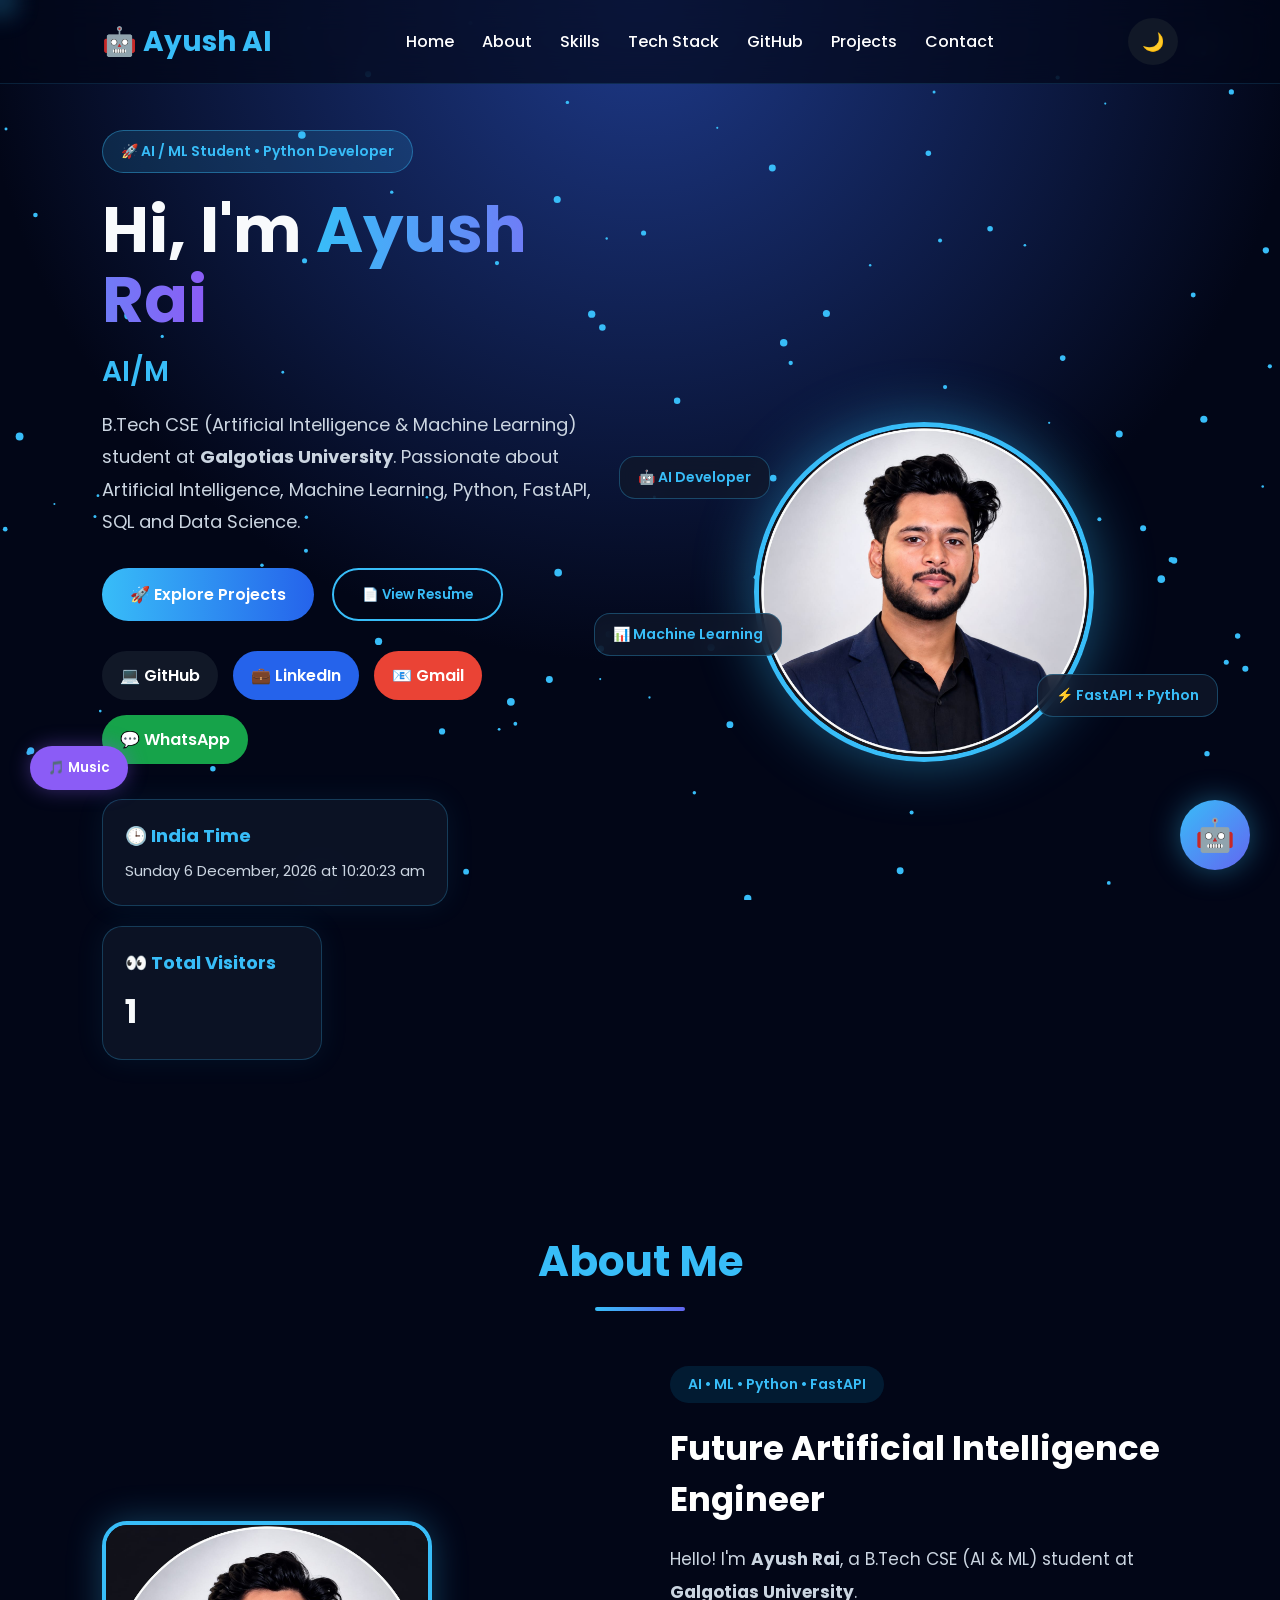
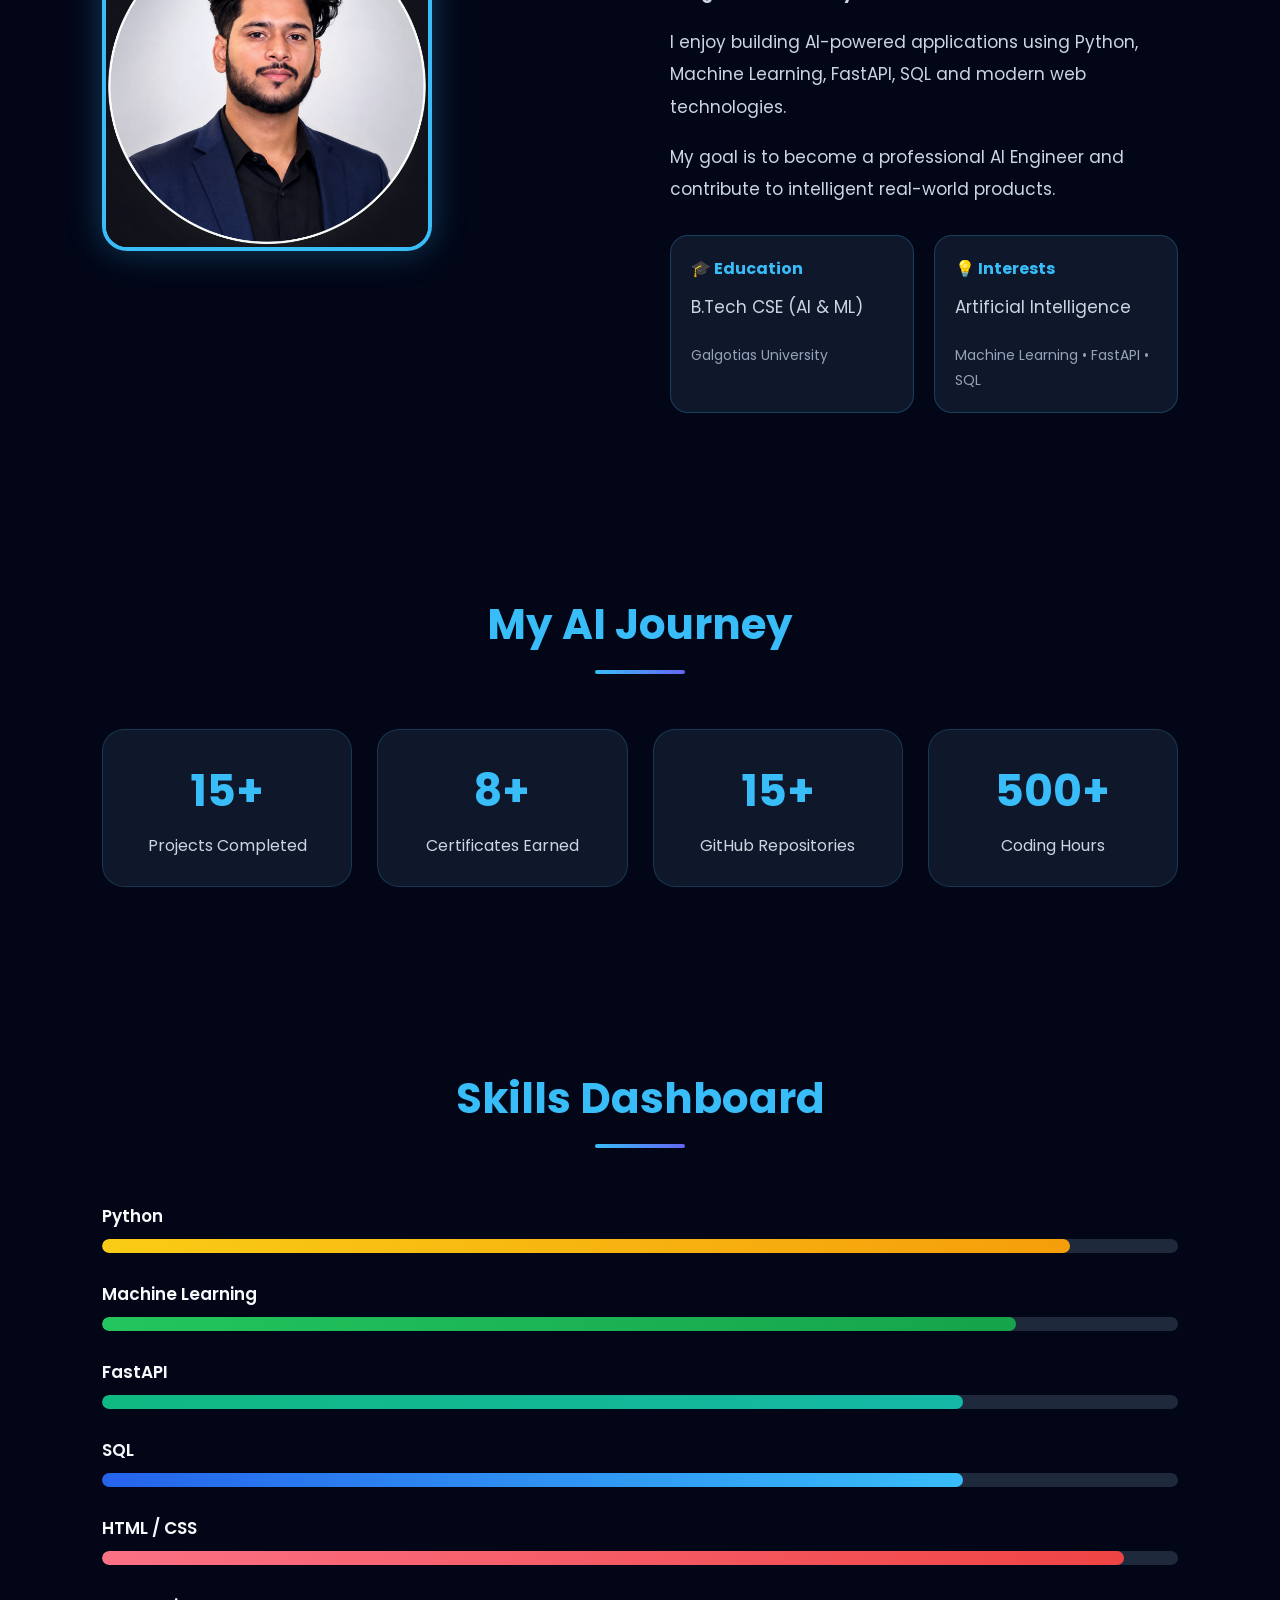
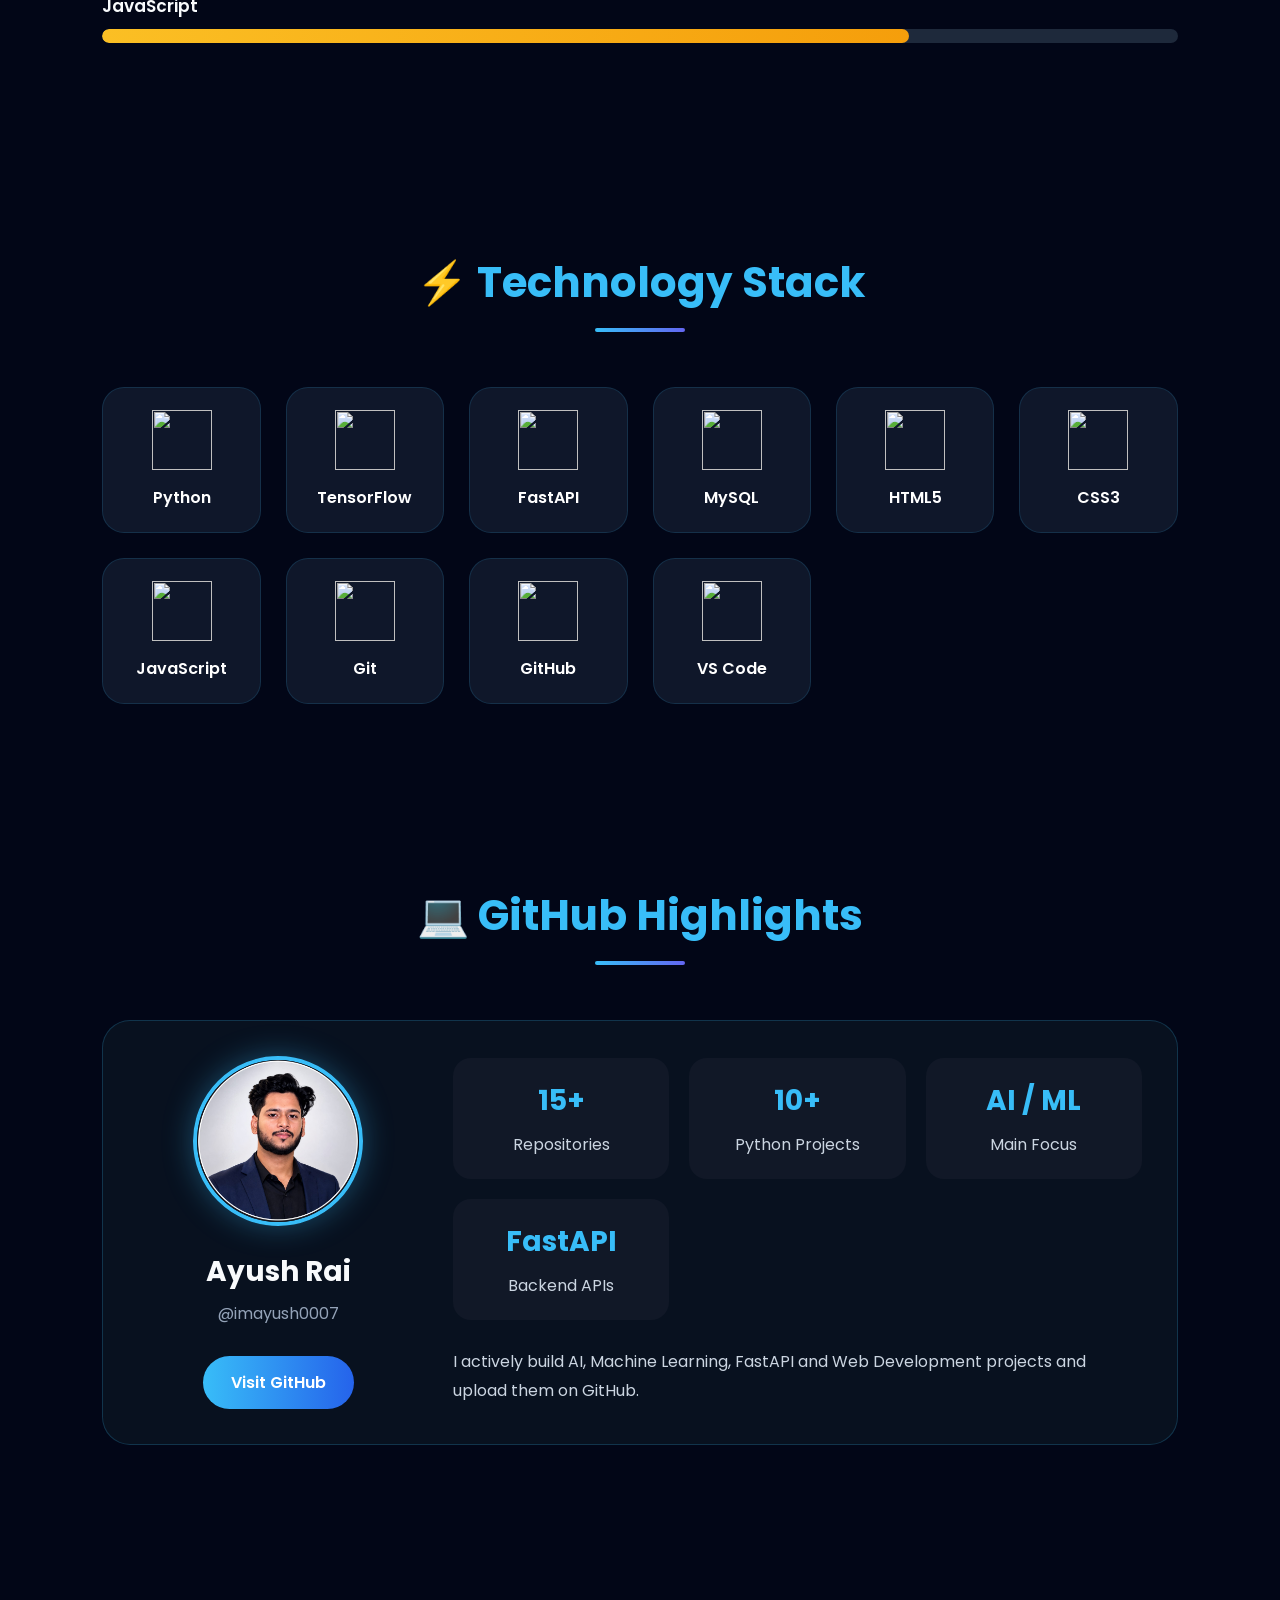
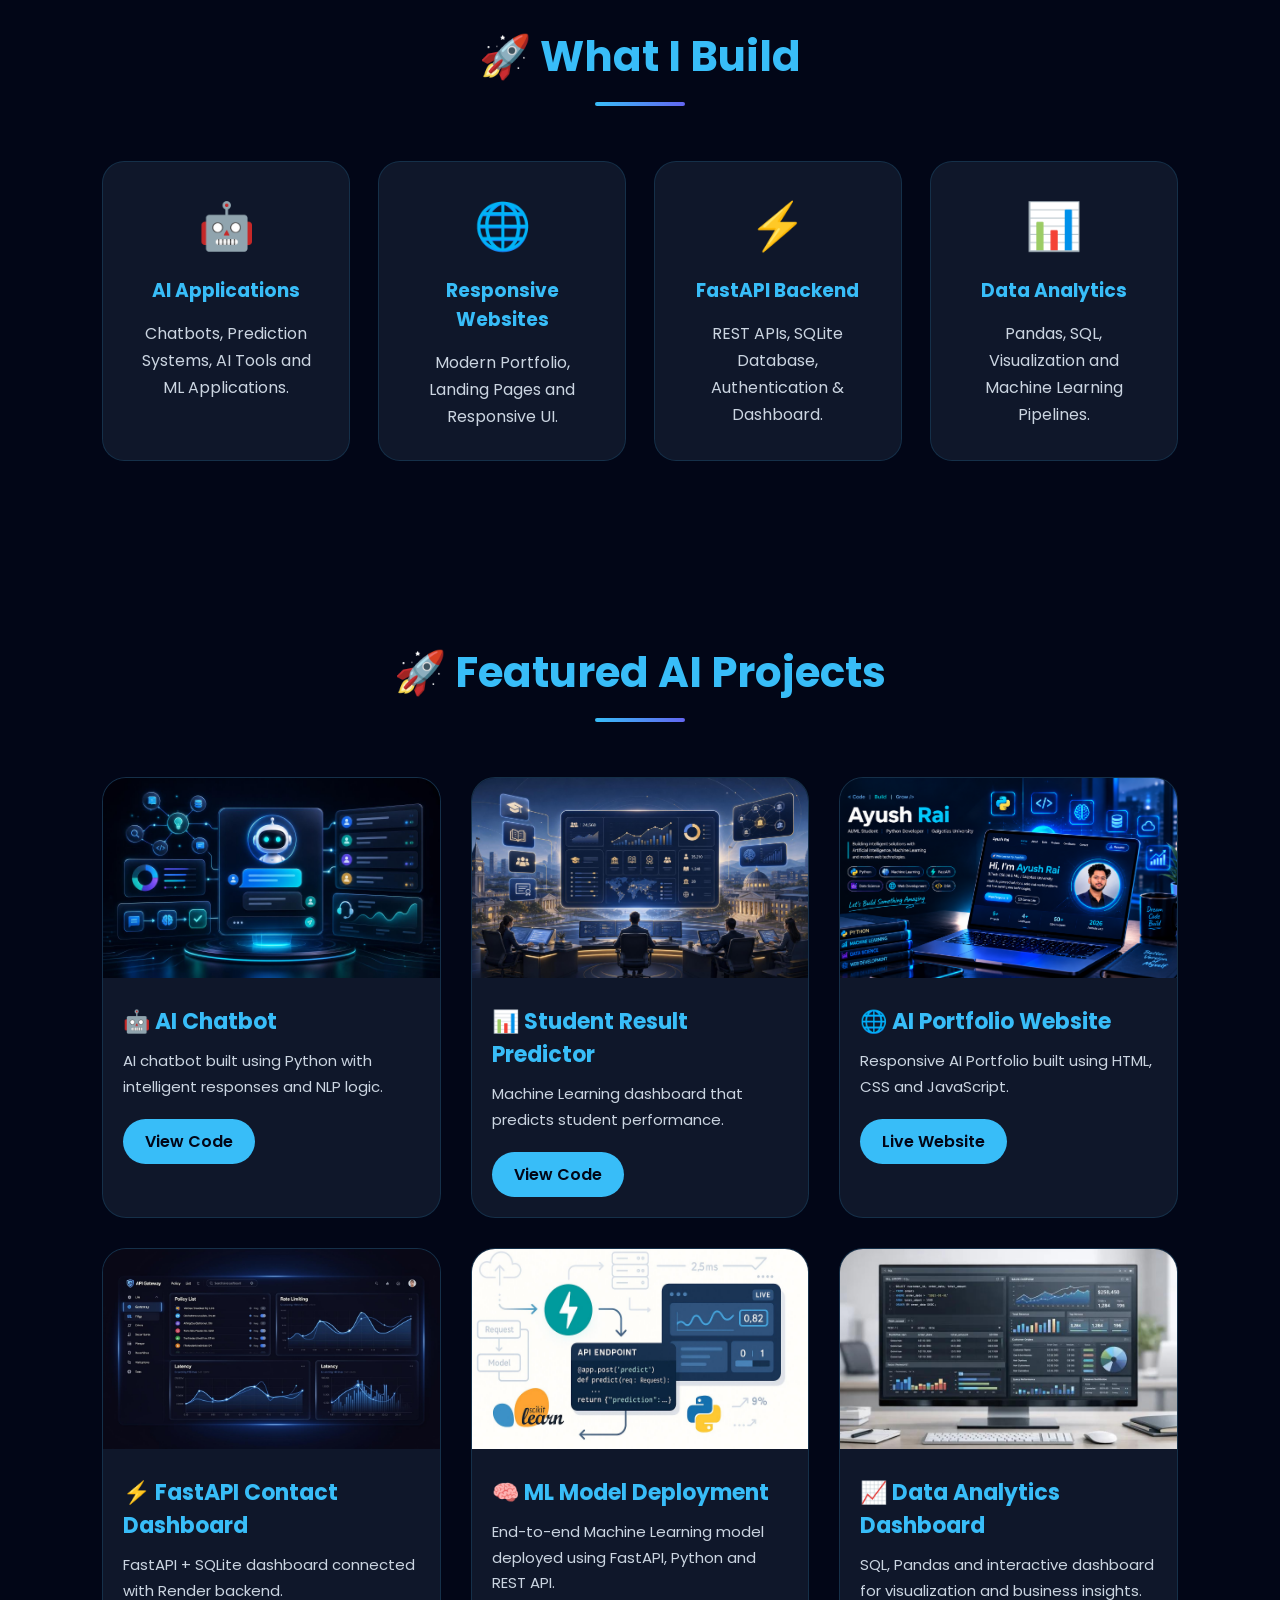
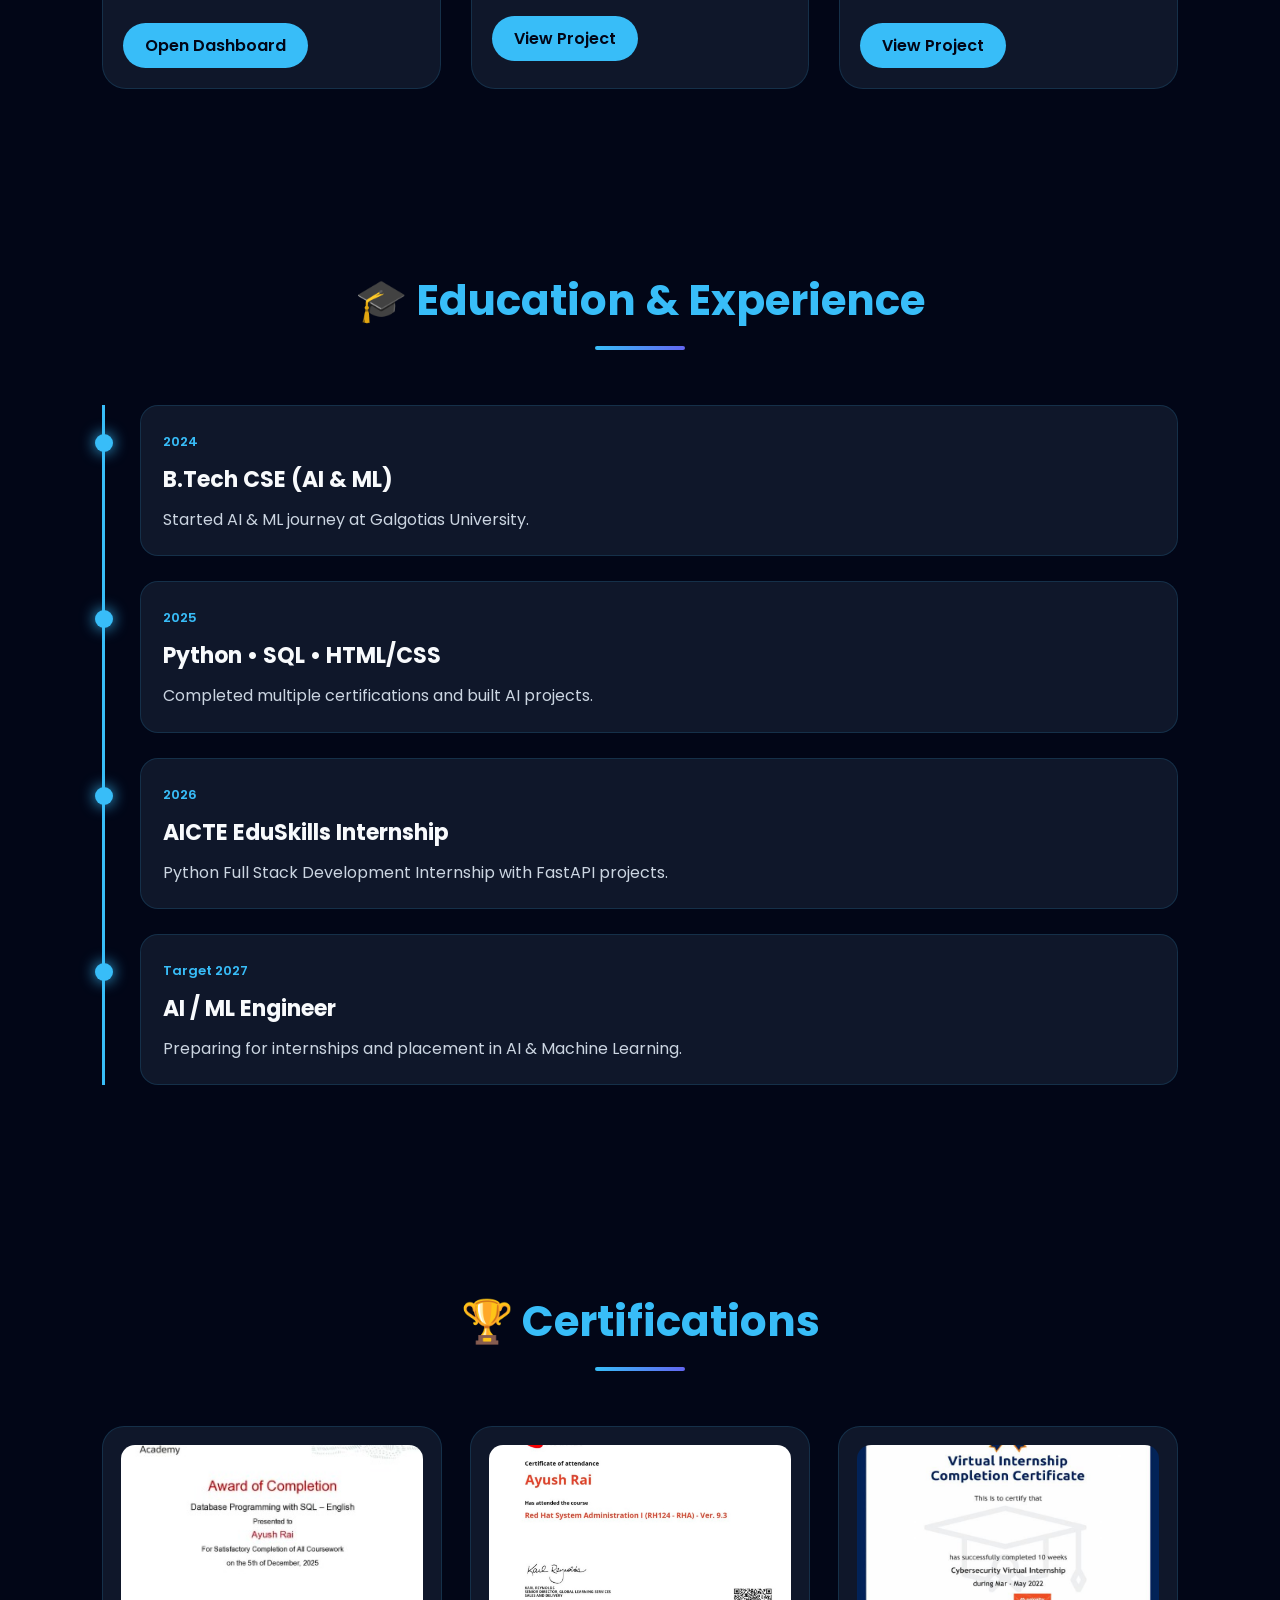
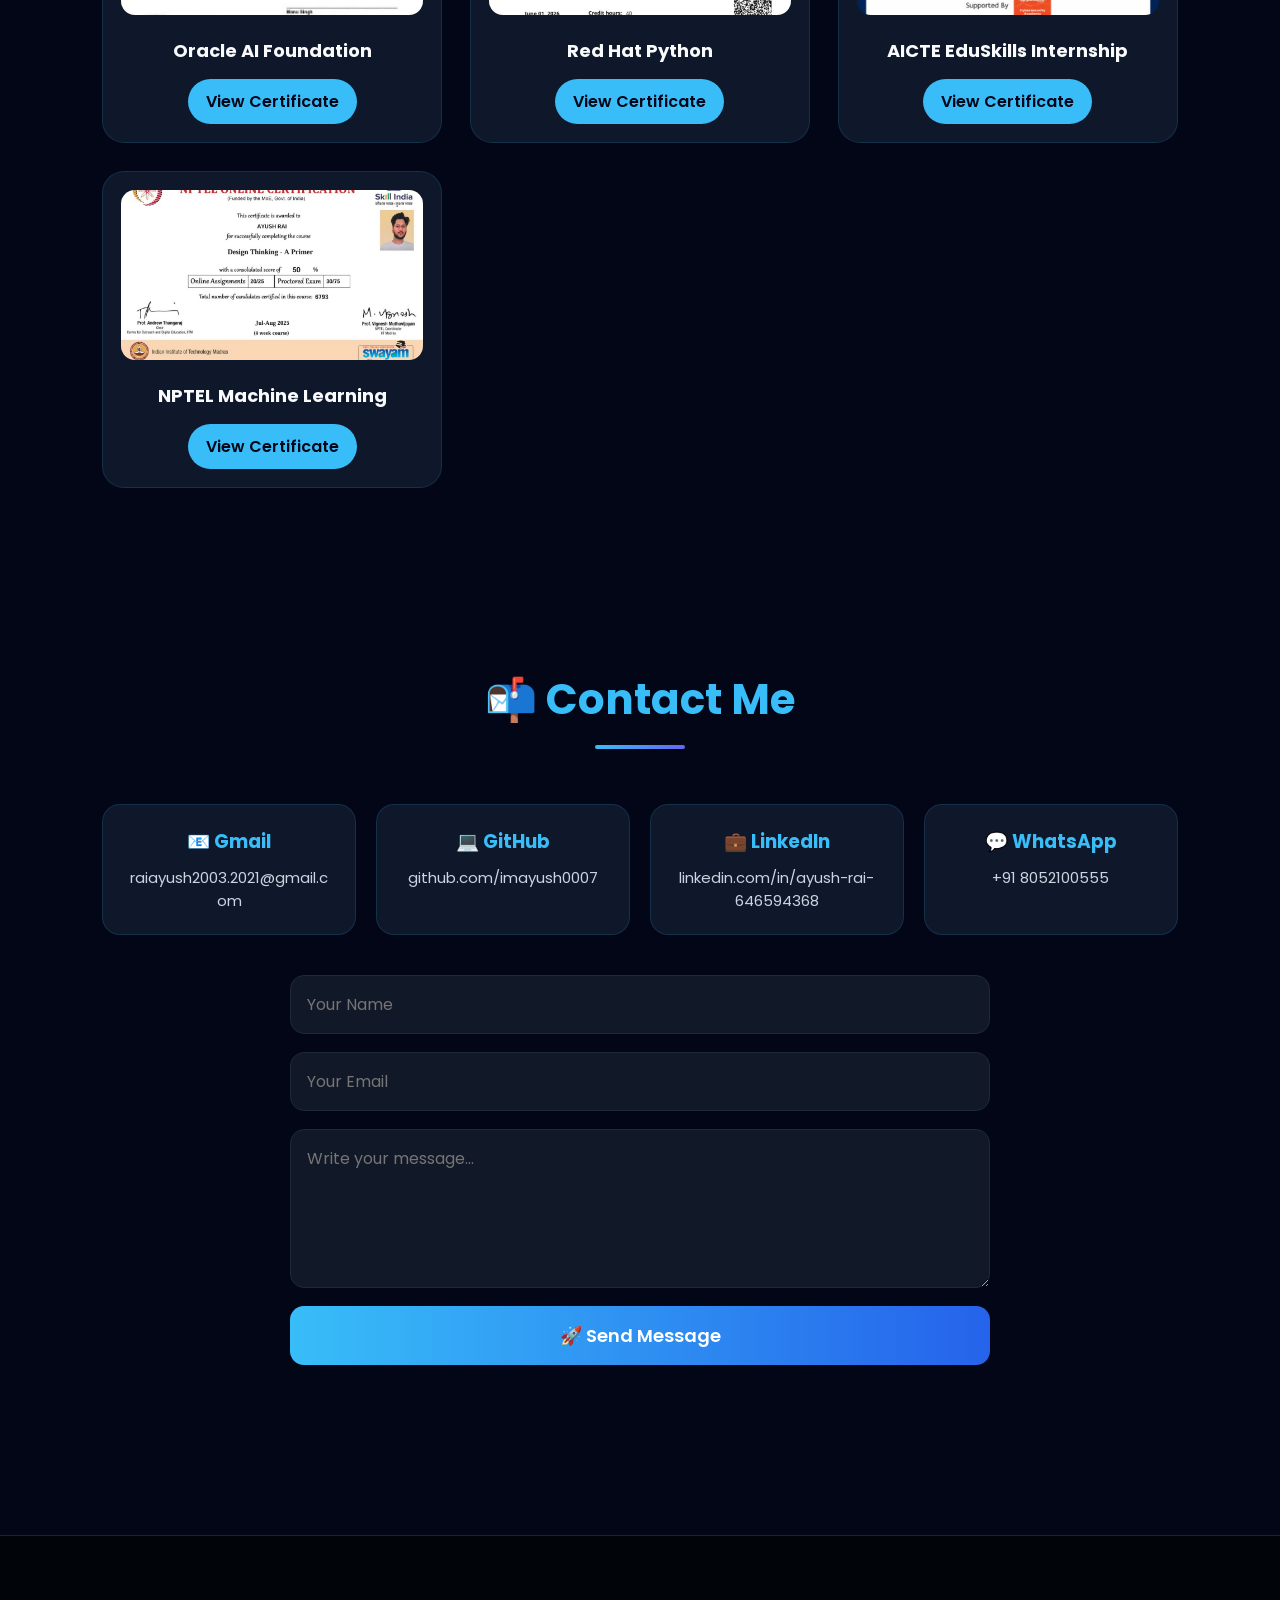
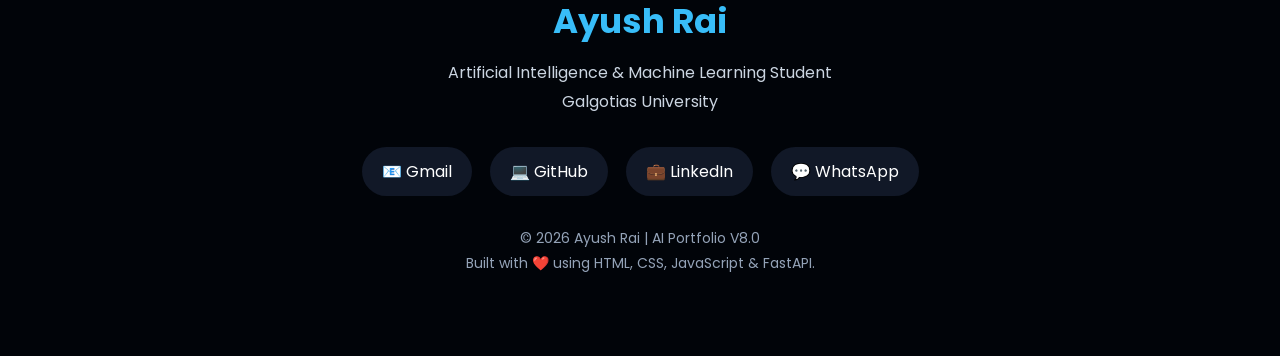
==== commit 81393610: "Update print statement from 'Hello' to 'Goodbye'" ====
--- a/index.html
+++ b/index.html
@@ -697,46 +697,6 @@
 
 </div>
 
-      <div class="project-card">
-
-        <img src="images/ml.jpg" class="project-img">
-
-        <h3>🧠 ML Model Deployment</h3>
-
-        <p>
-          End-to-end Machine Learning model deployed using FastAPI.
-        </p>
-
-        <a href="https://github.com/imayush0007"
-           target="_blank"
-           class="project-btn">
-
-          View Project
-
-        </a>
-
-      </div>
-
-      <div class="project-card">
-
-        <img src="images/data.jpg" class="project-img">
-
-        <h3>📈 Data Analytics Dashboard</h3>
-
-        <p>
-          SQL + Pandas + Visualization project for data insights.
-        </p>
-
-        <a href="https://github.com/imayush0007"
-           target="_blank"
-           class="project-btn">
-
-          View Project
-
-        </a>
-
-      </div>
-
     </div>
 
   </section>
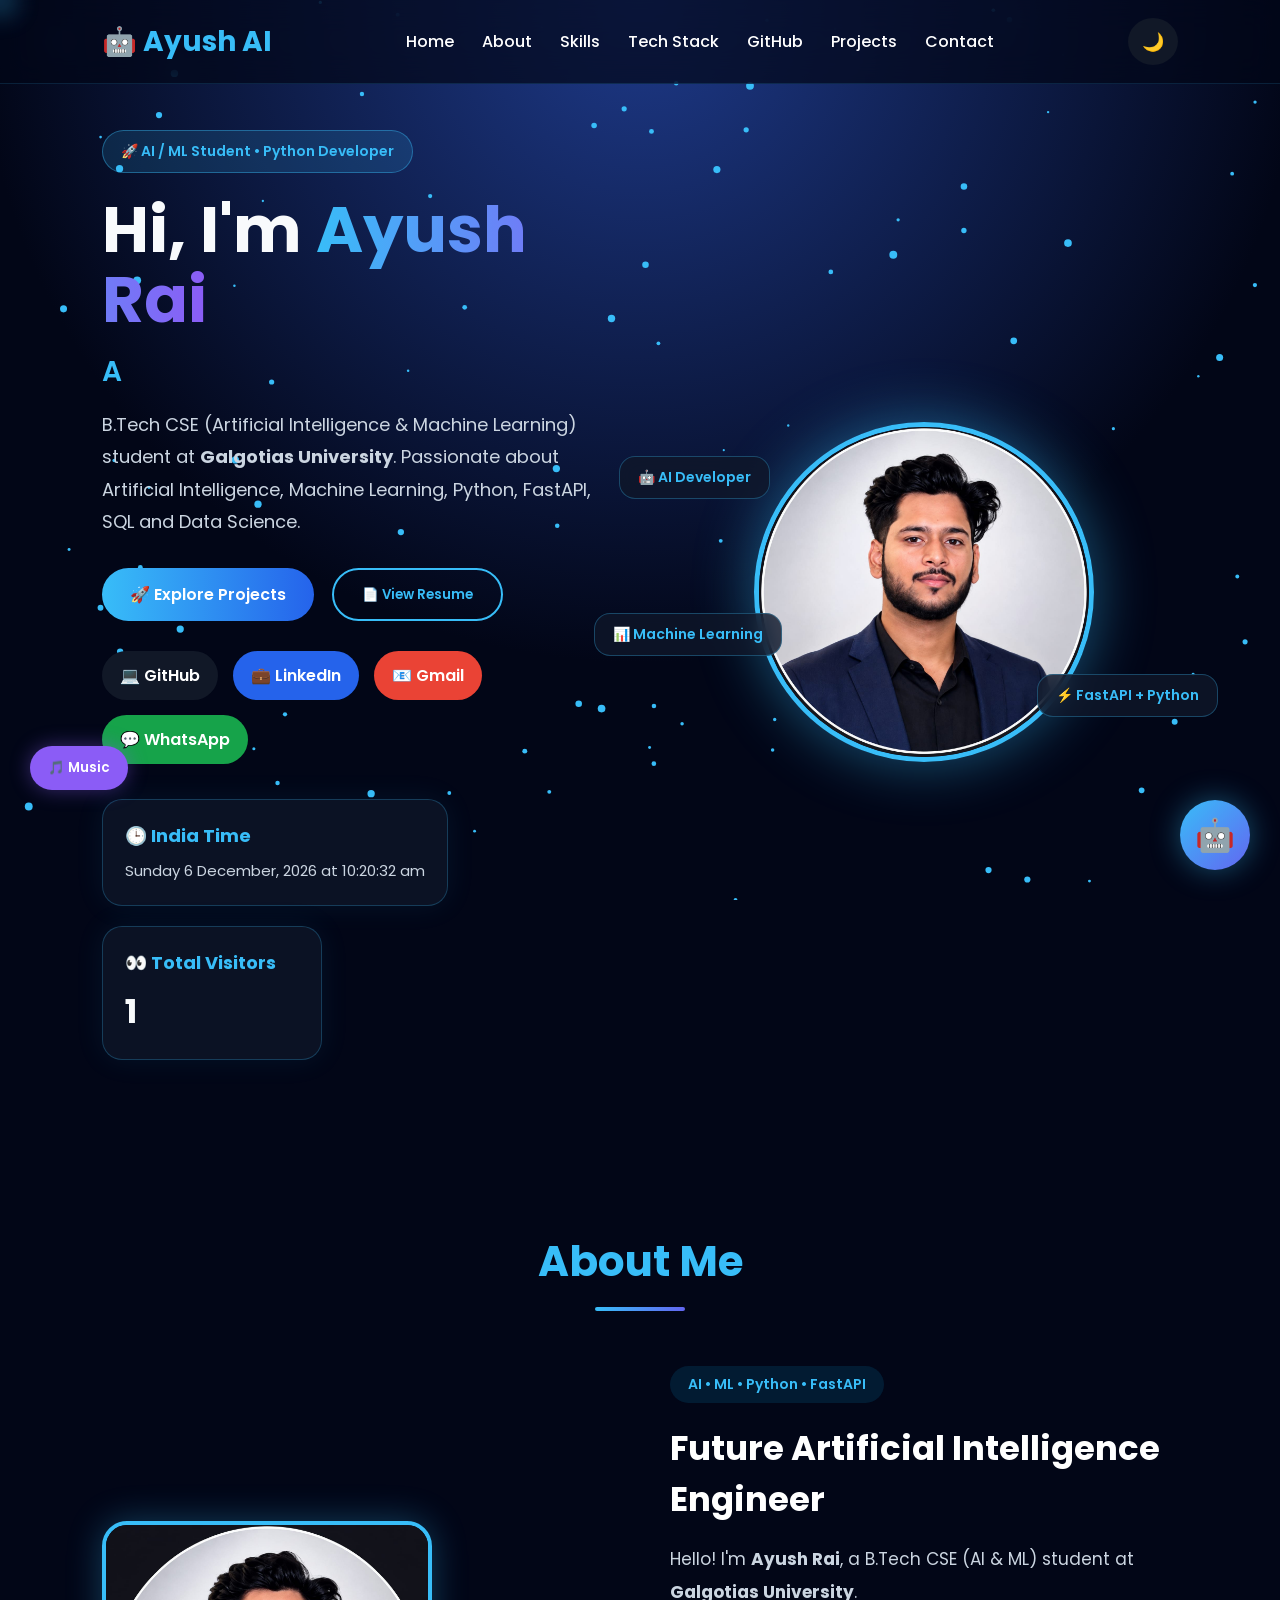
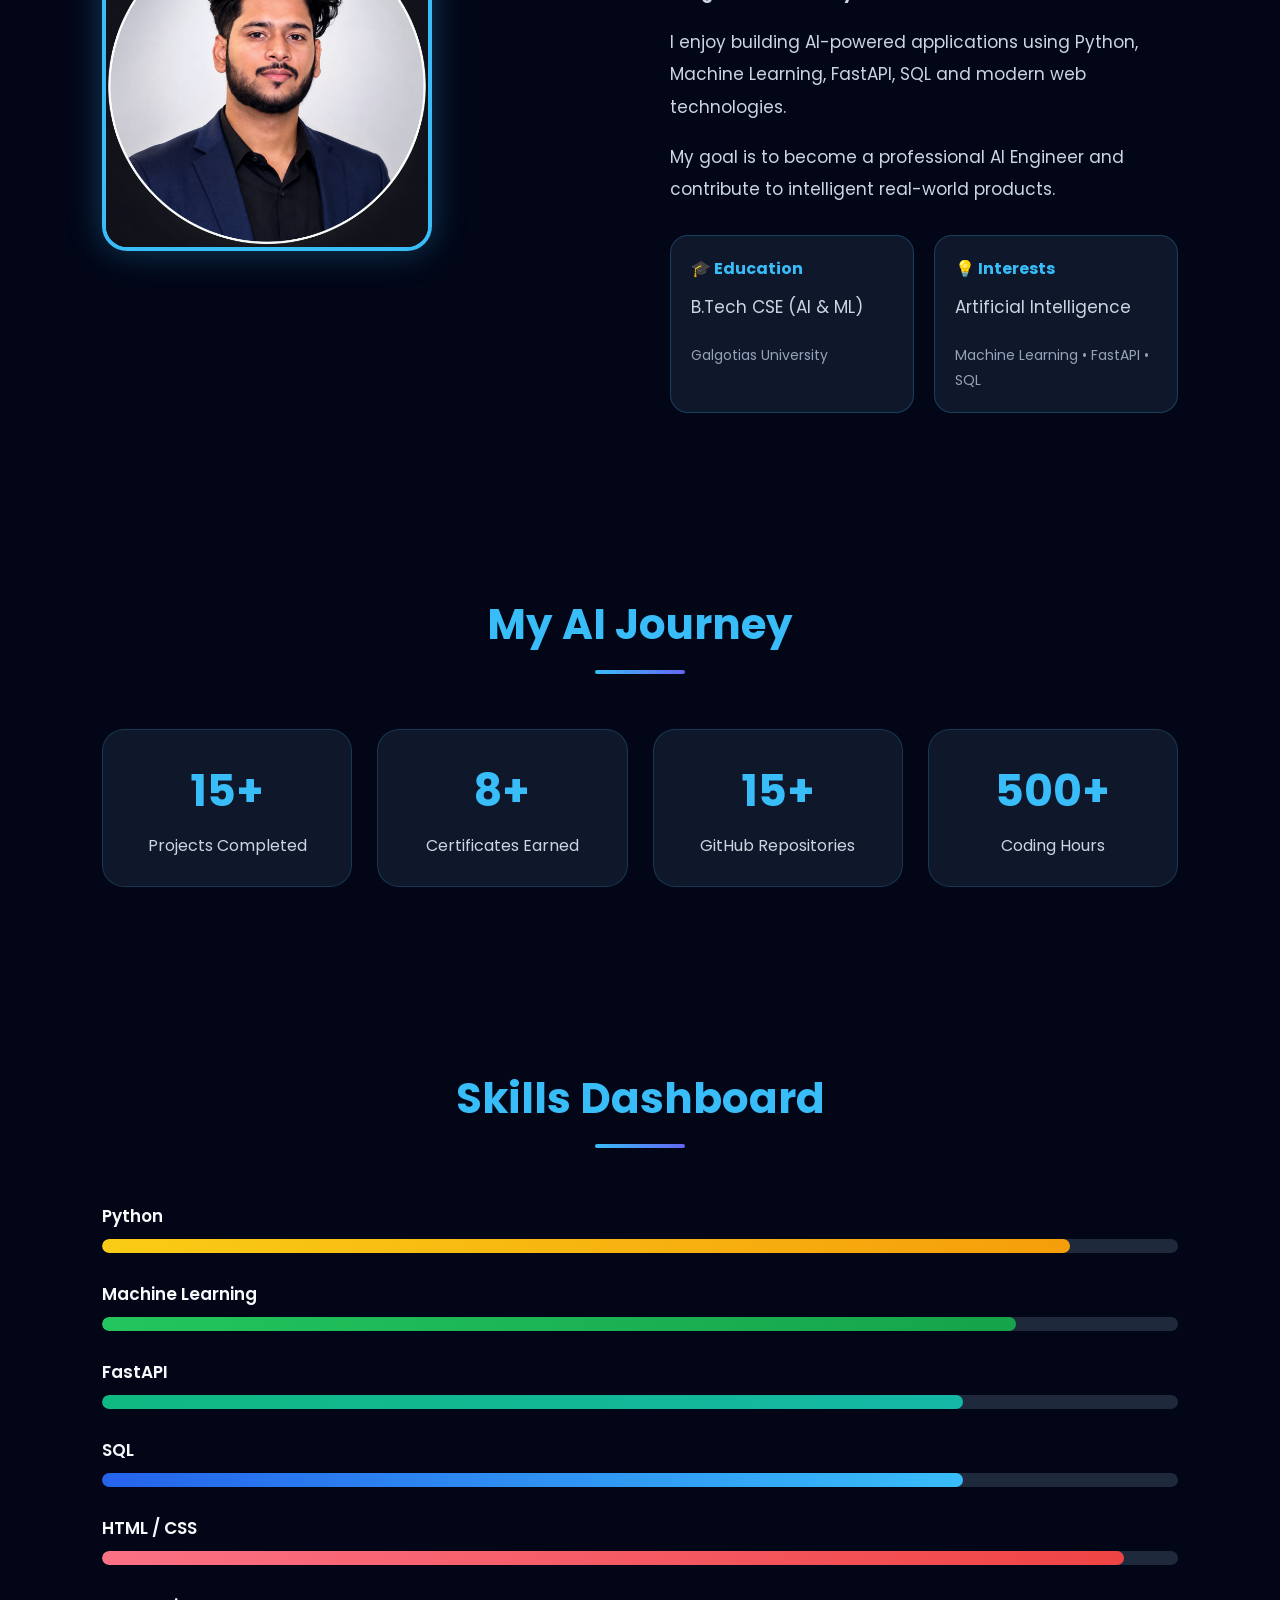
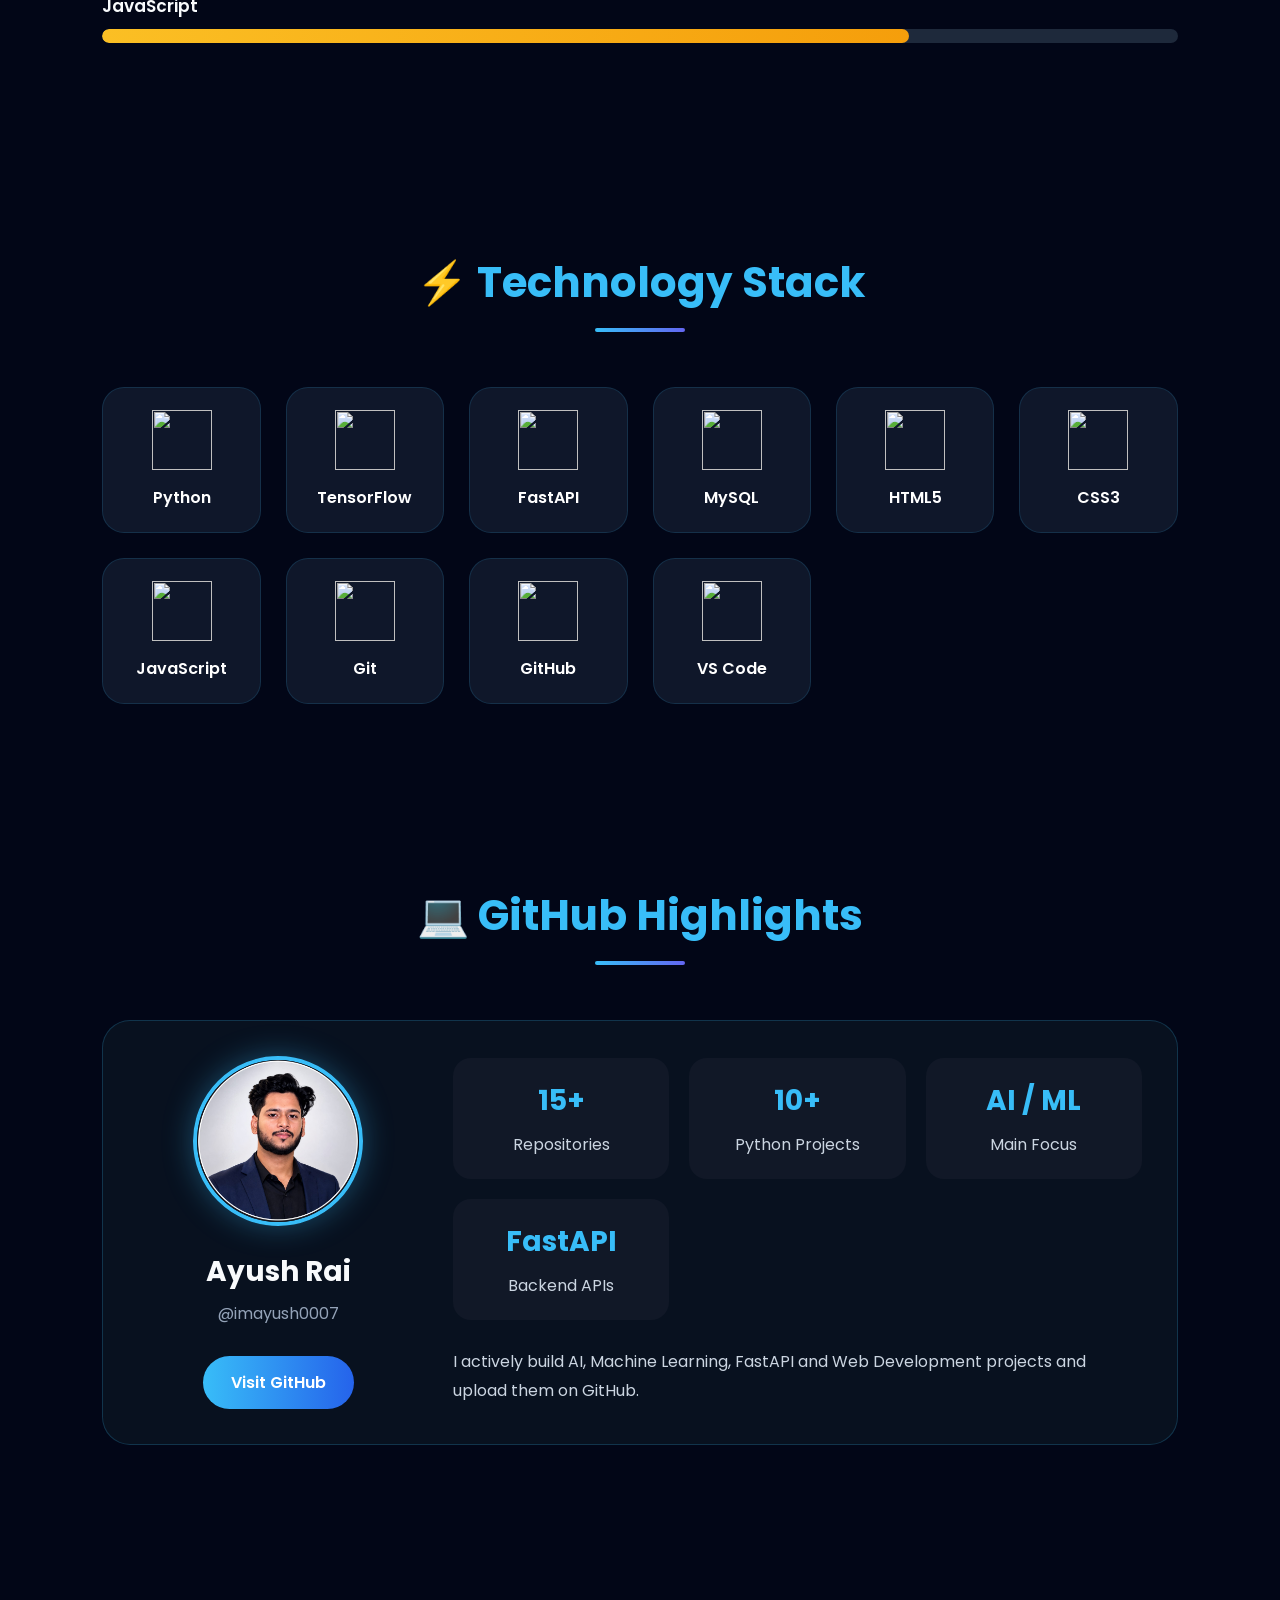
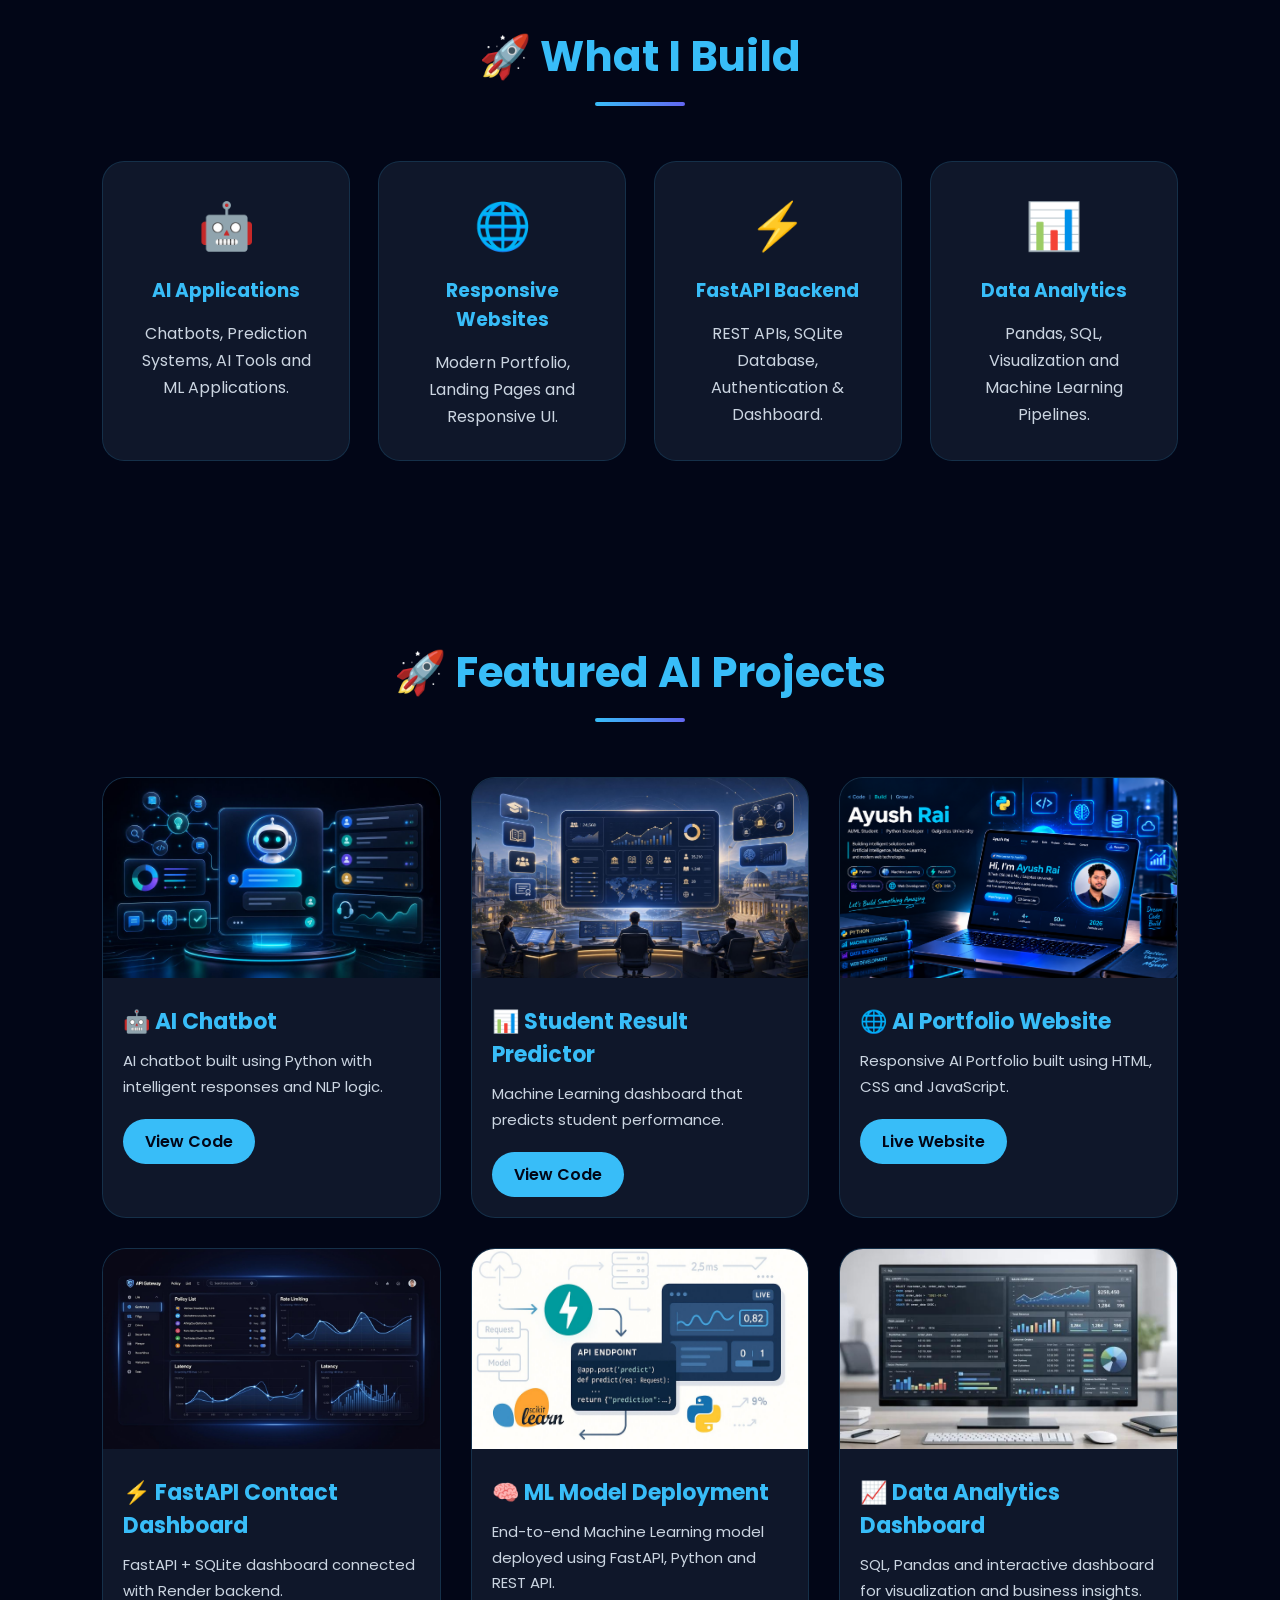
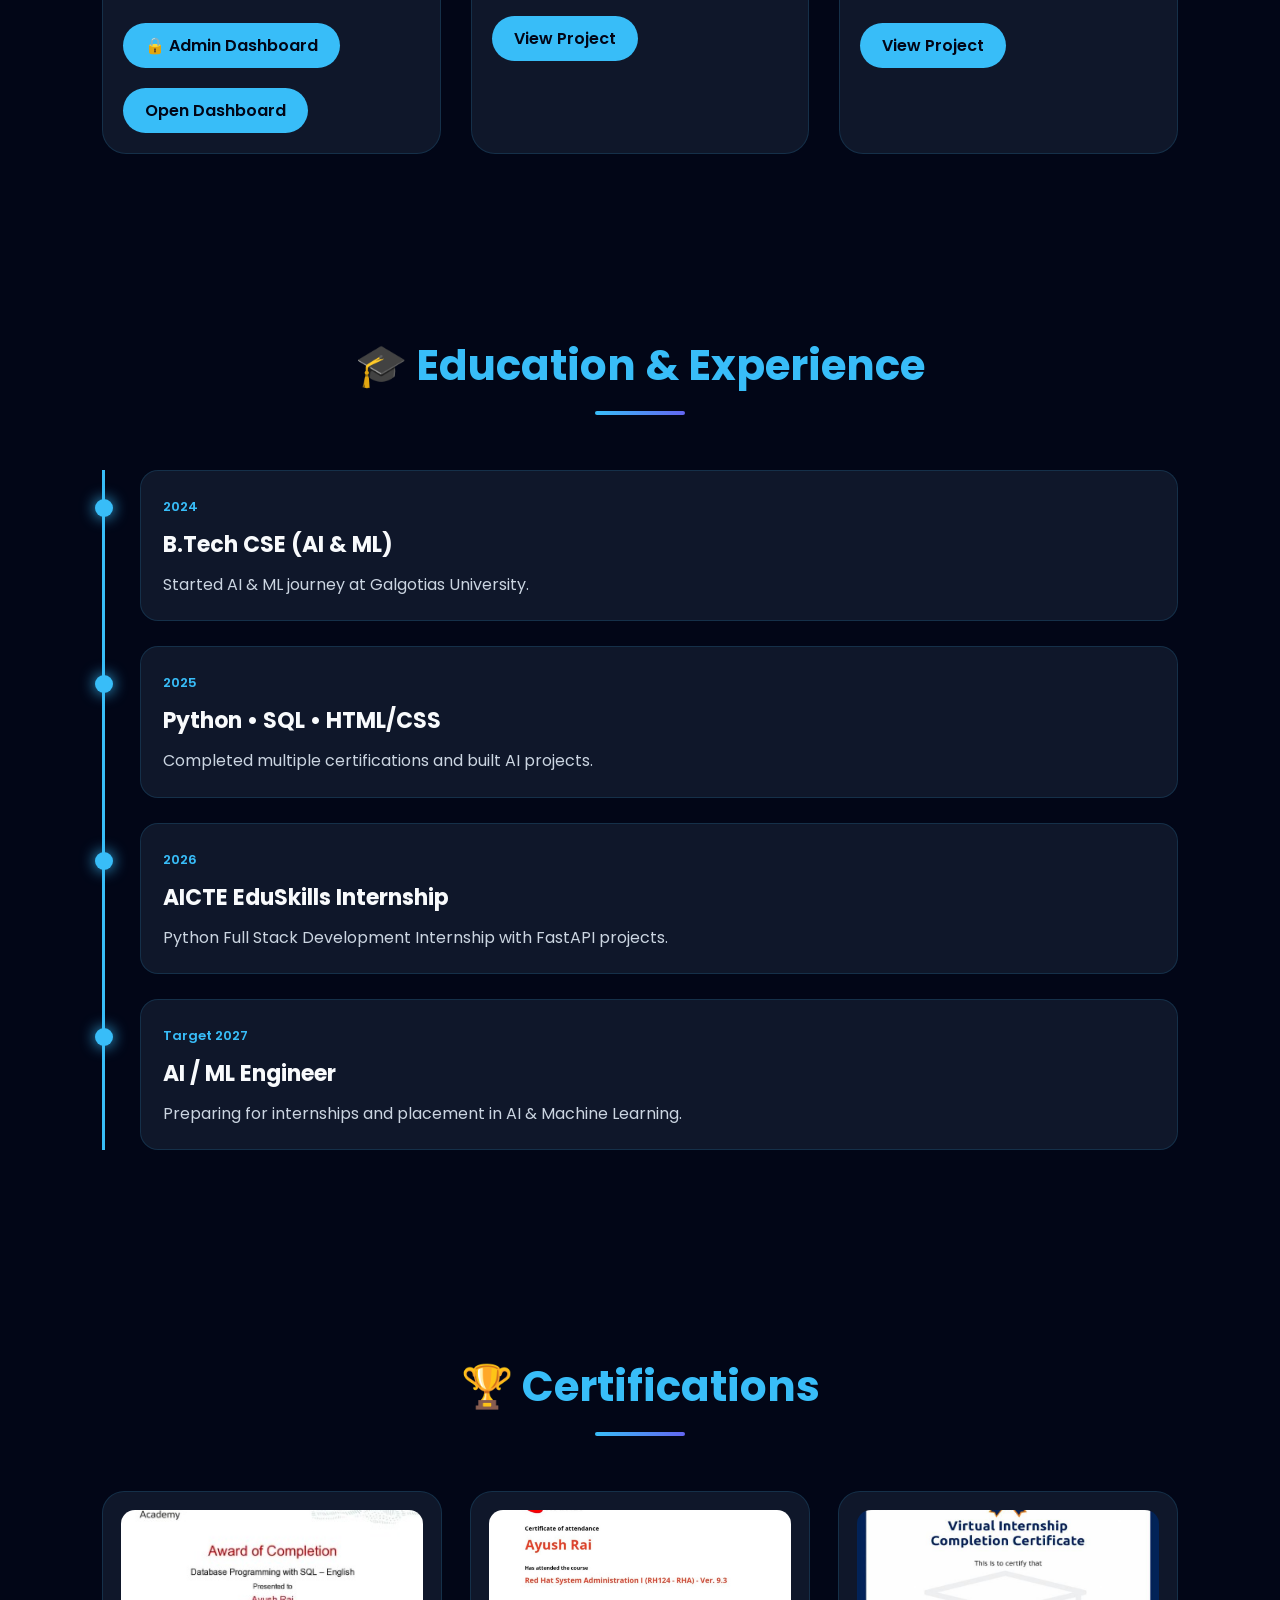
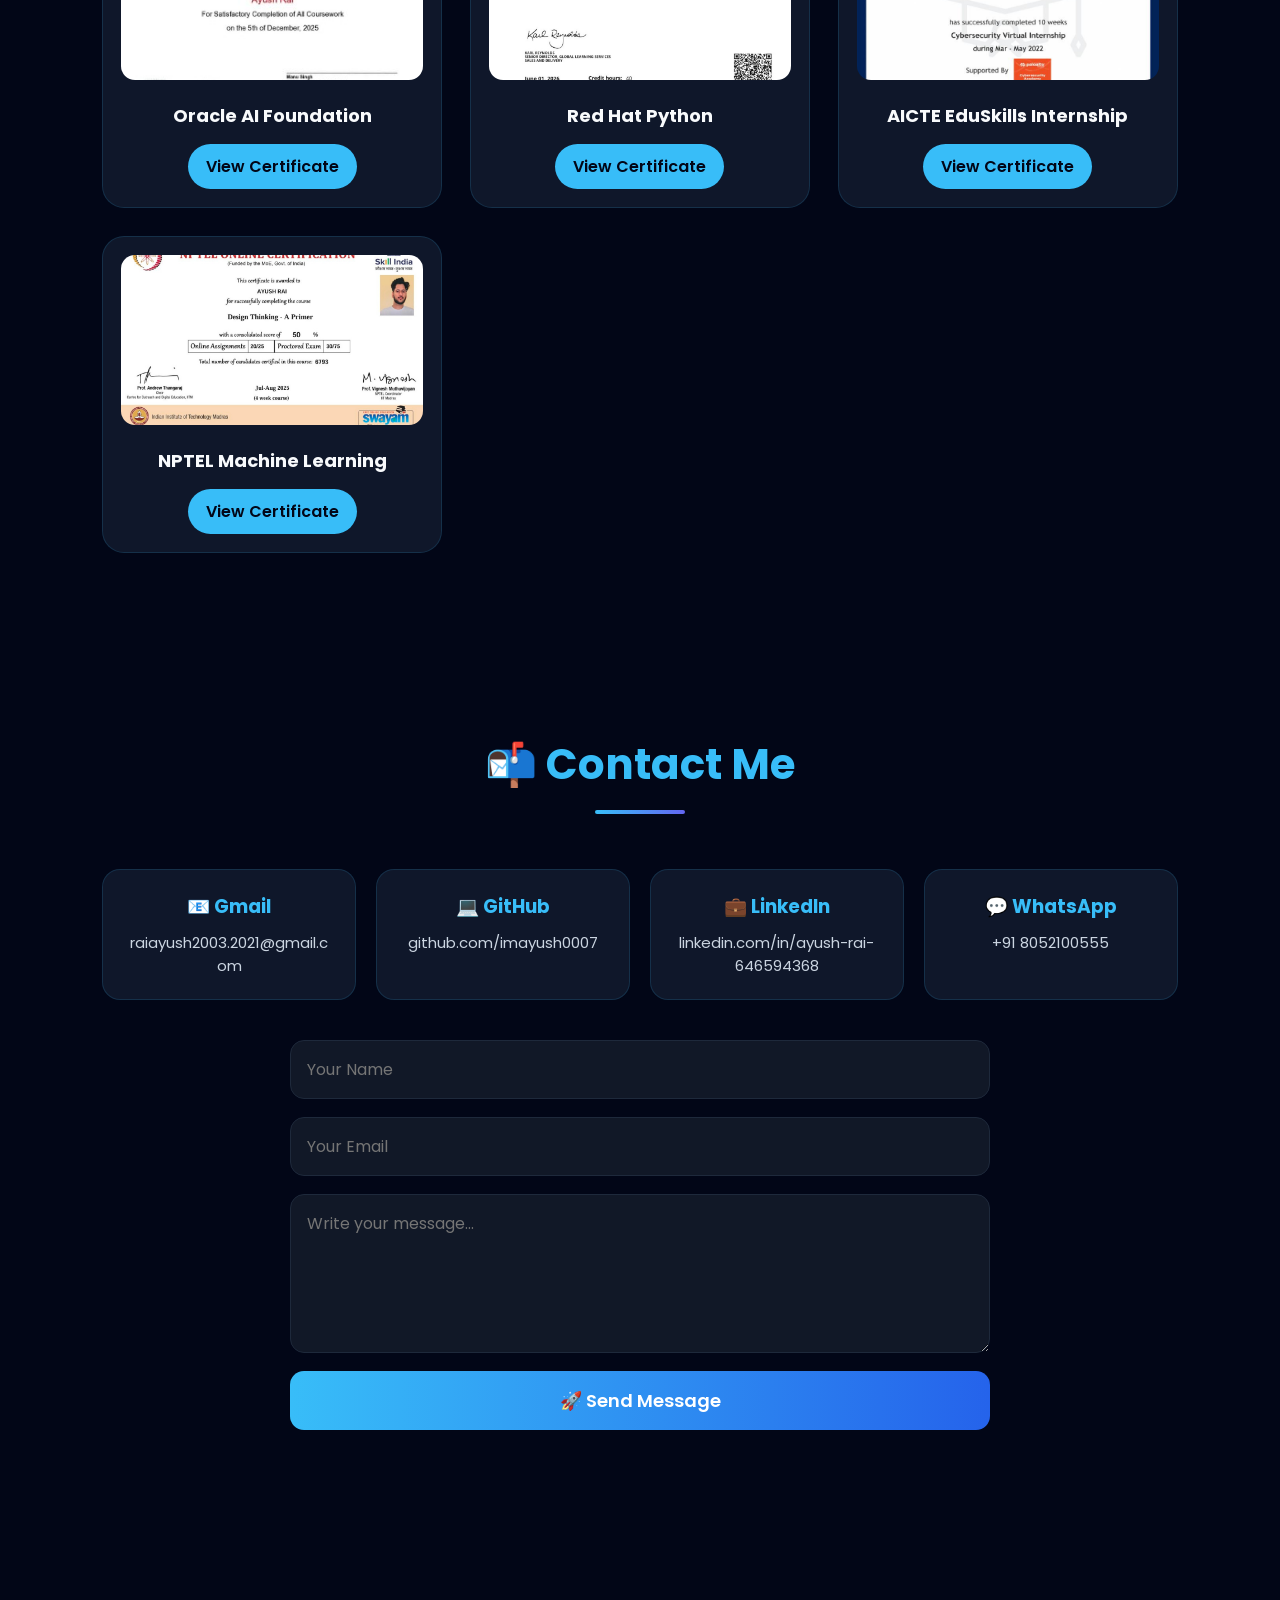
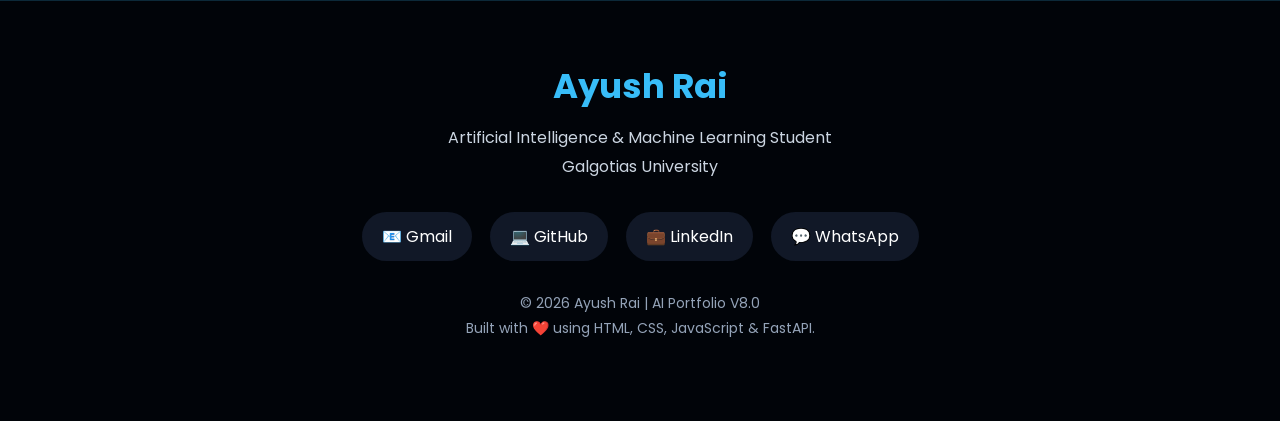
==== commit fc22ae75: "Update print statement from 'Hello' to 'Goodbye'" ====
--- a/index.html
+++ b/index.html
@@ -650,6 +650,12 @@
         <p>
           FastAPI + SQLite dashboard connected with Render backend.
         </p>
+
+        <a href="https://ayush-ai-backend.onrender.com/dashboard"
+   target="_blank"
+   class="project-btn">
+   🔒 Admin Dashboard
+</a>
 
         <a href="https://ayush-ai-backend.onrender.com/dashboard"
            target="_blank"
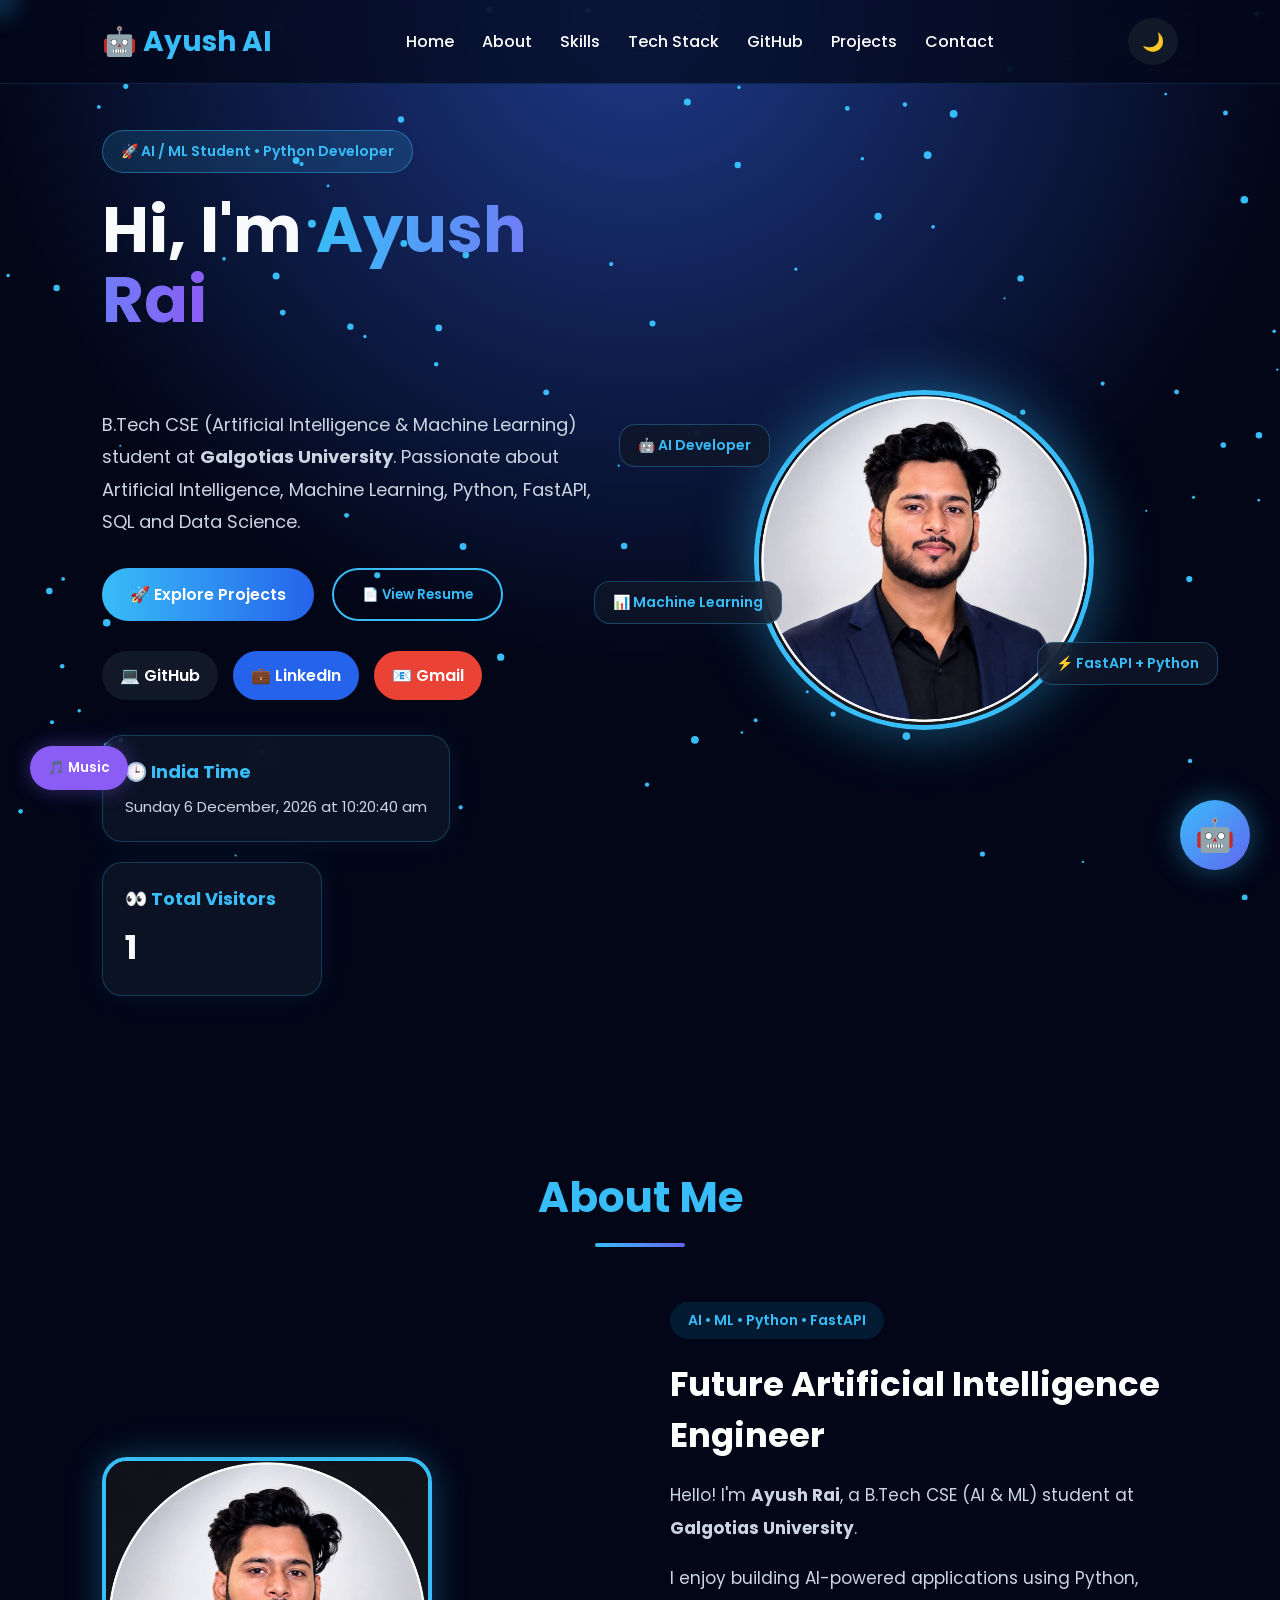
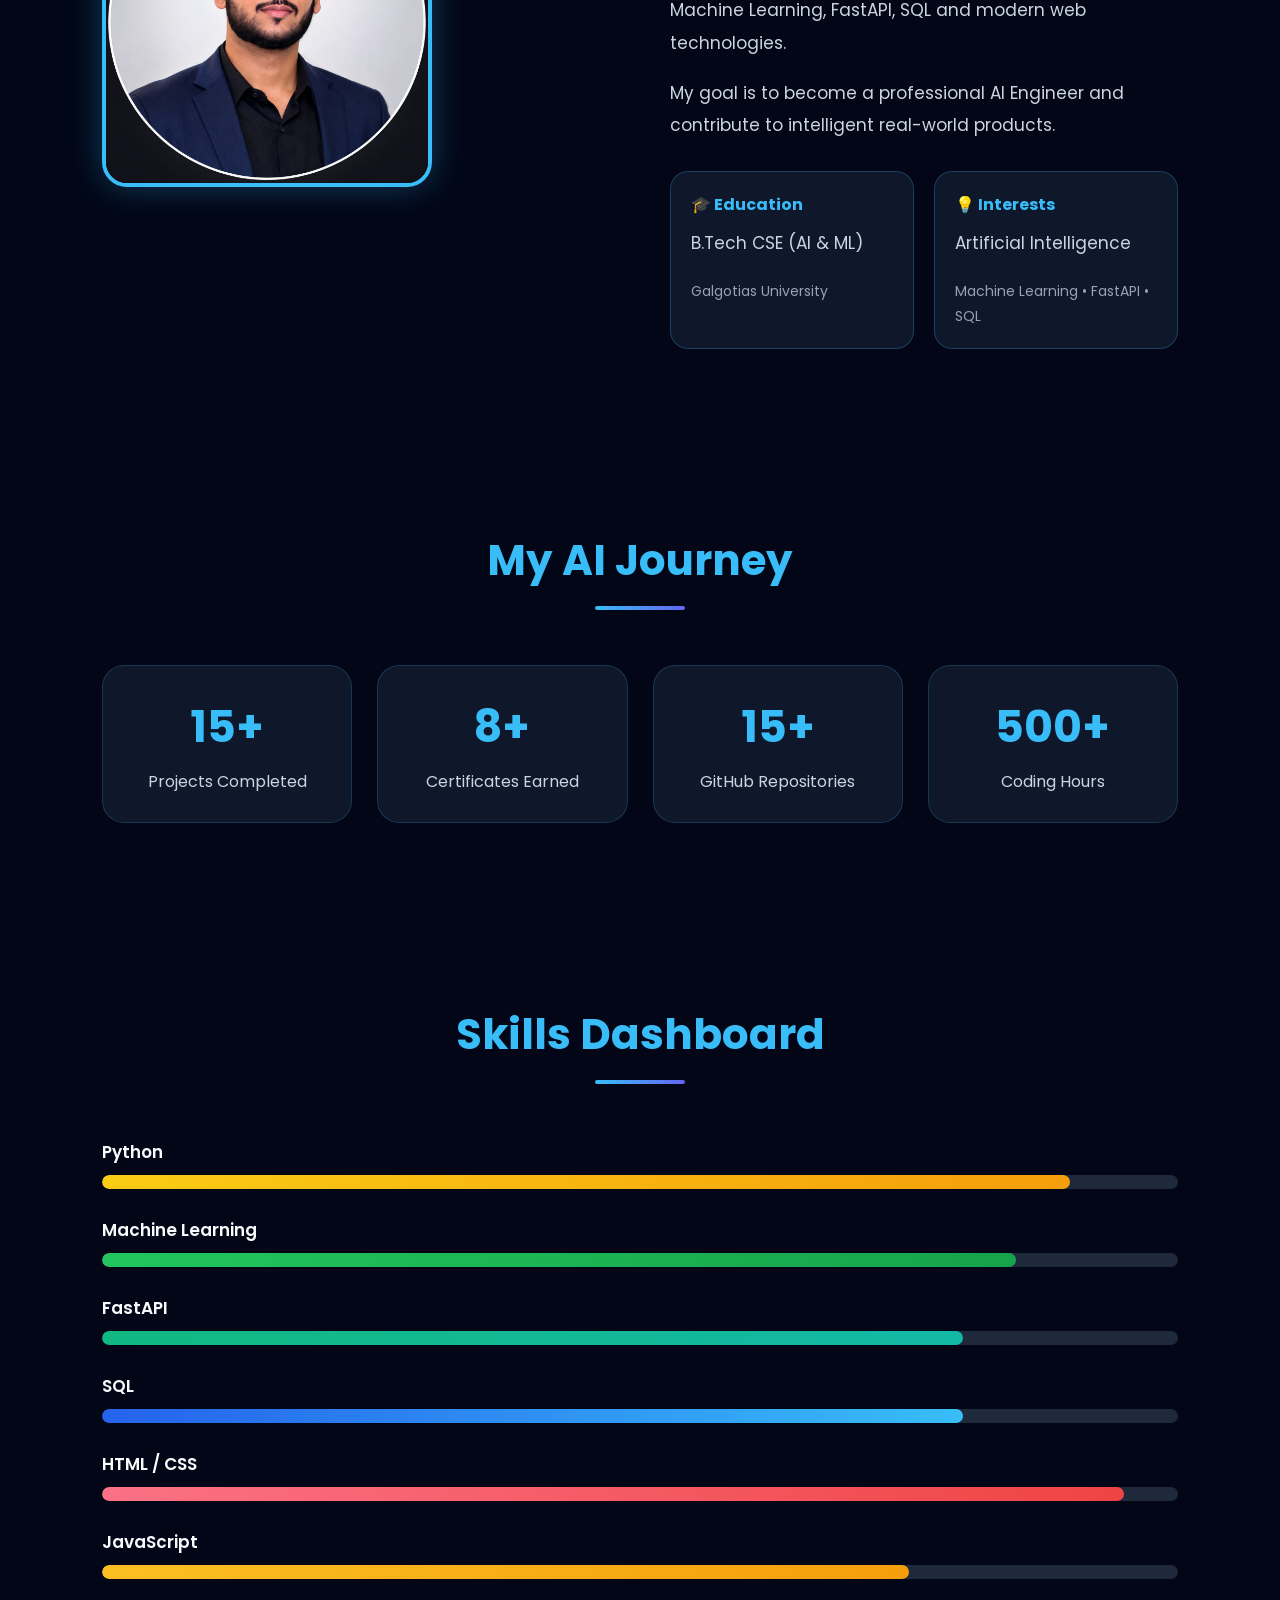
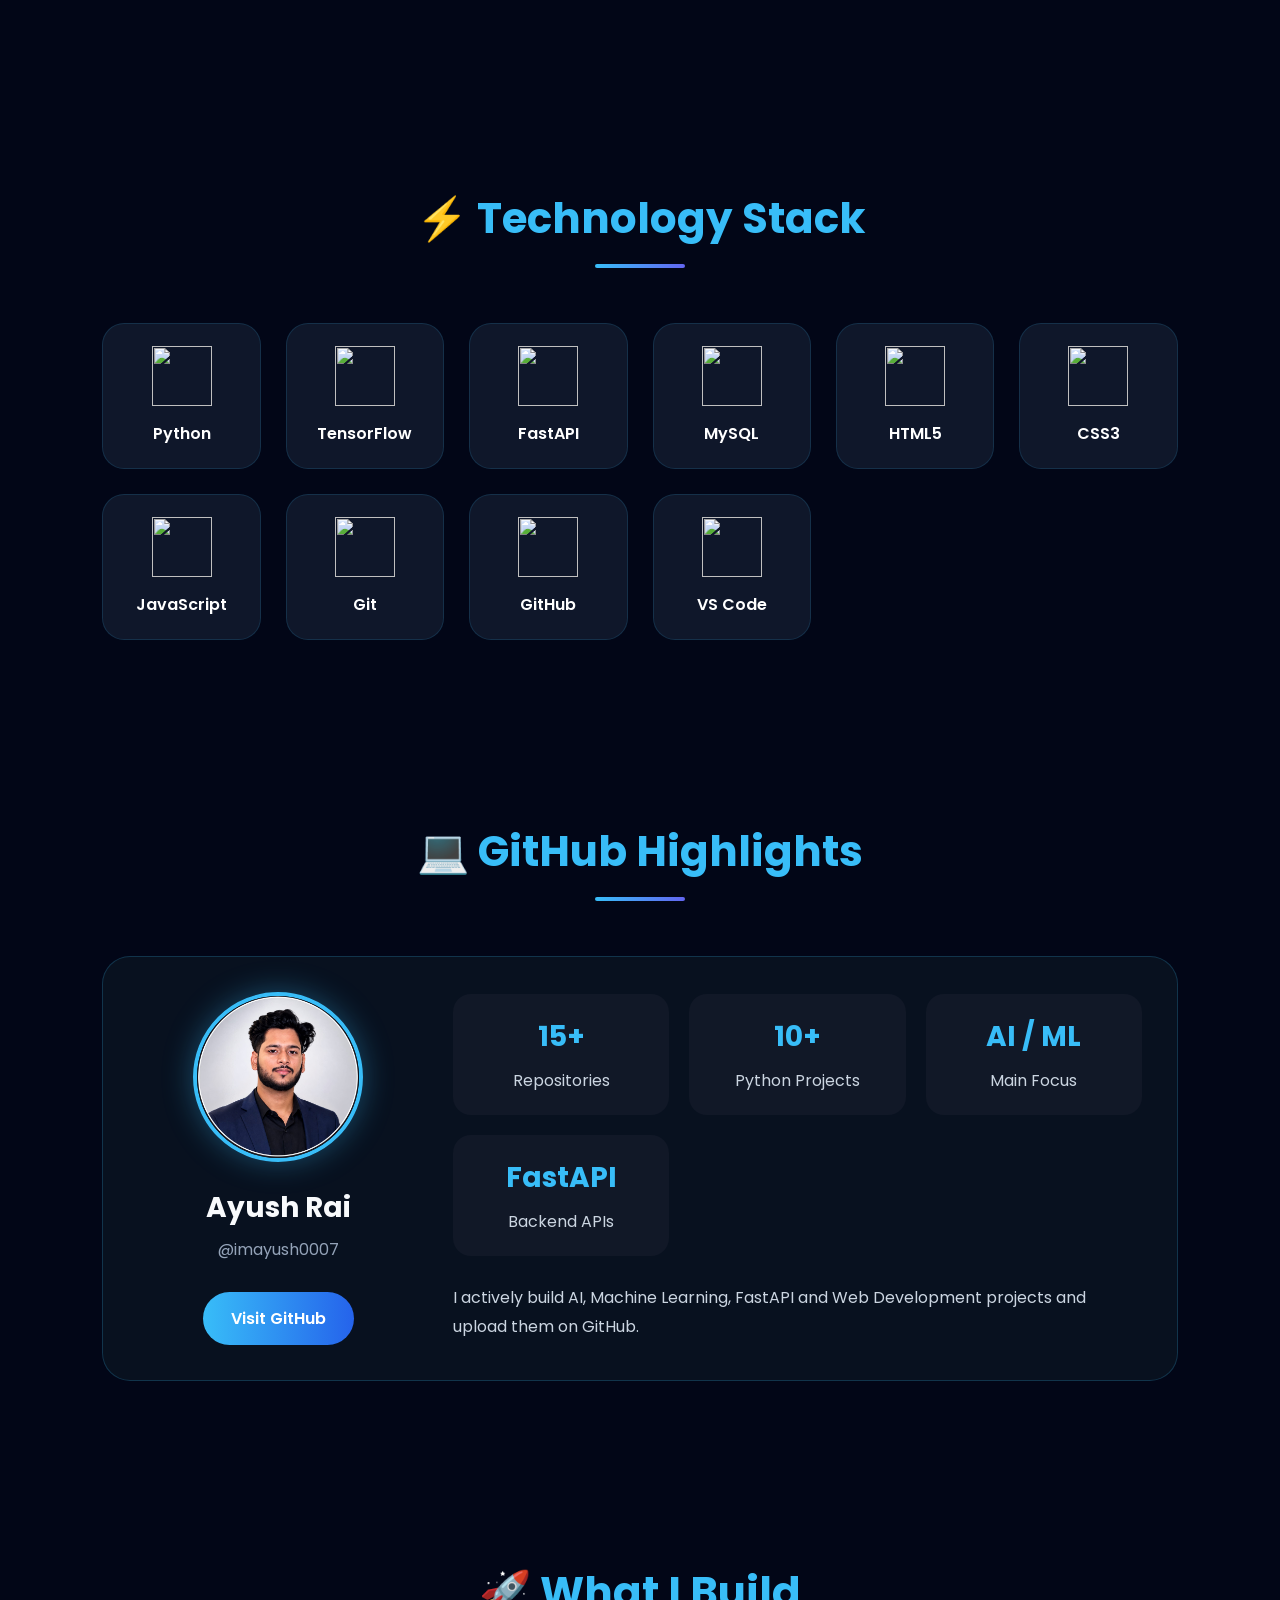
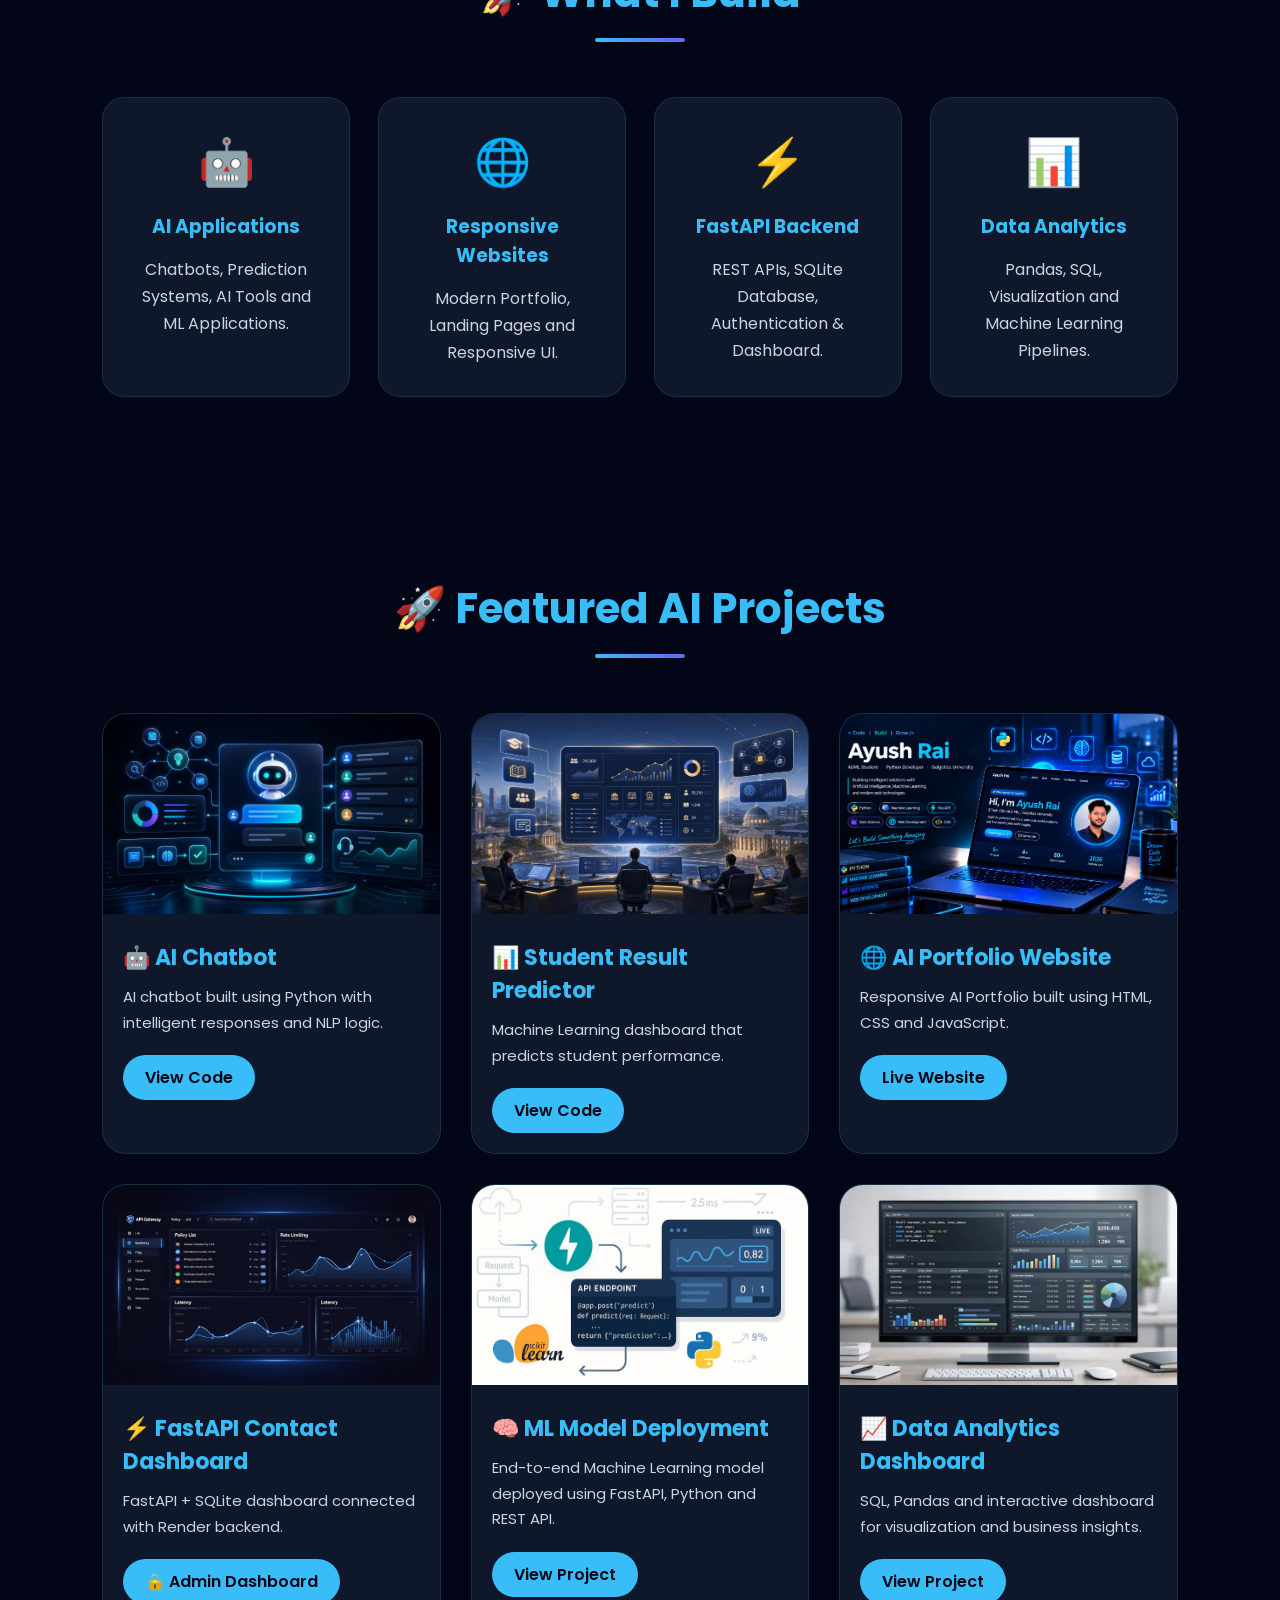
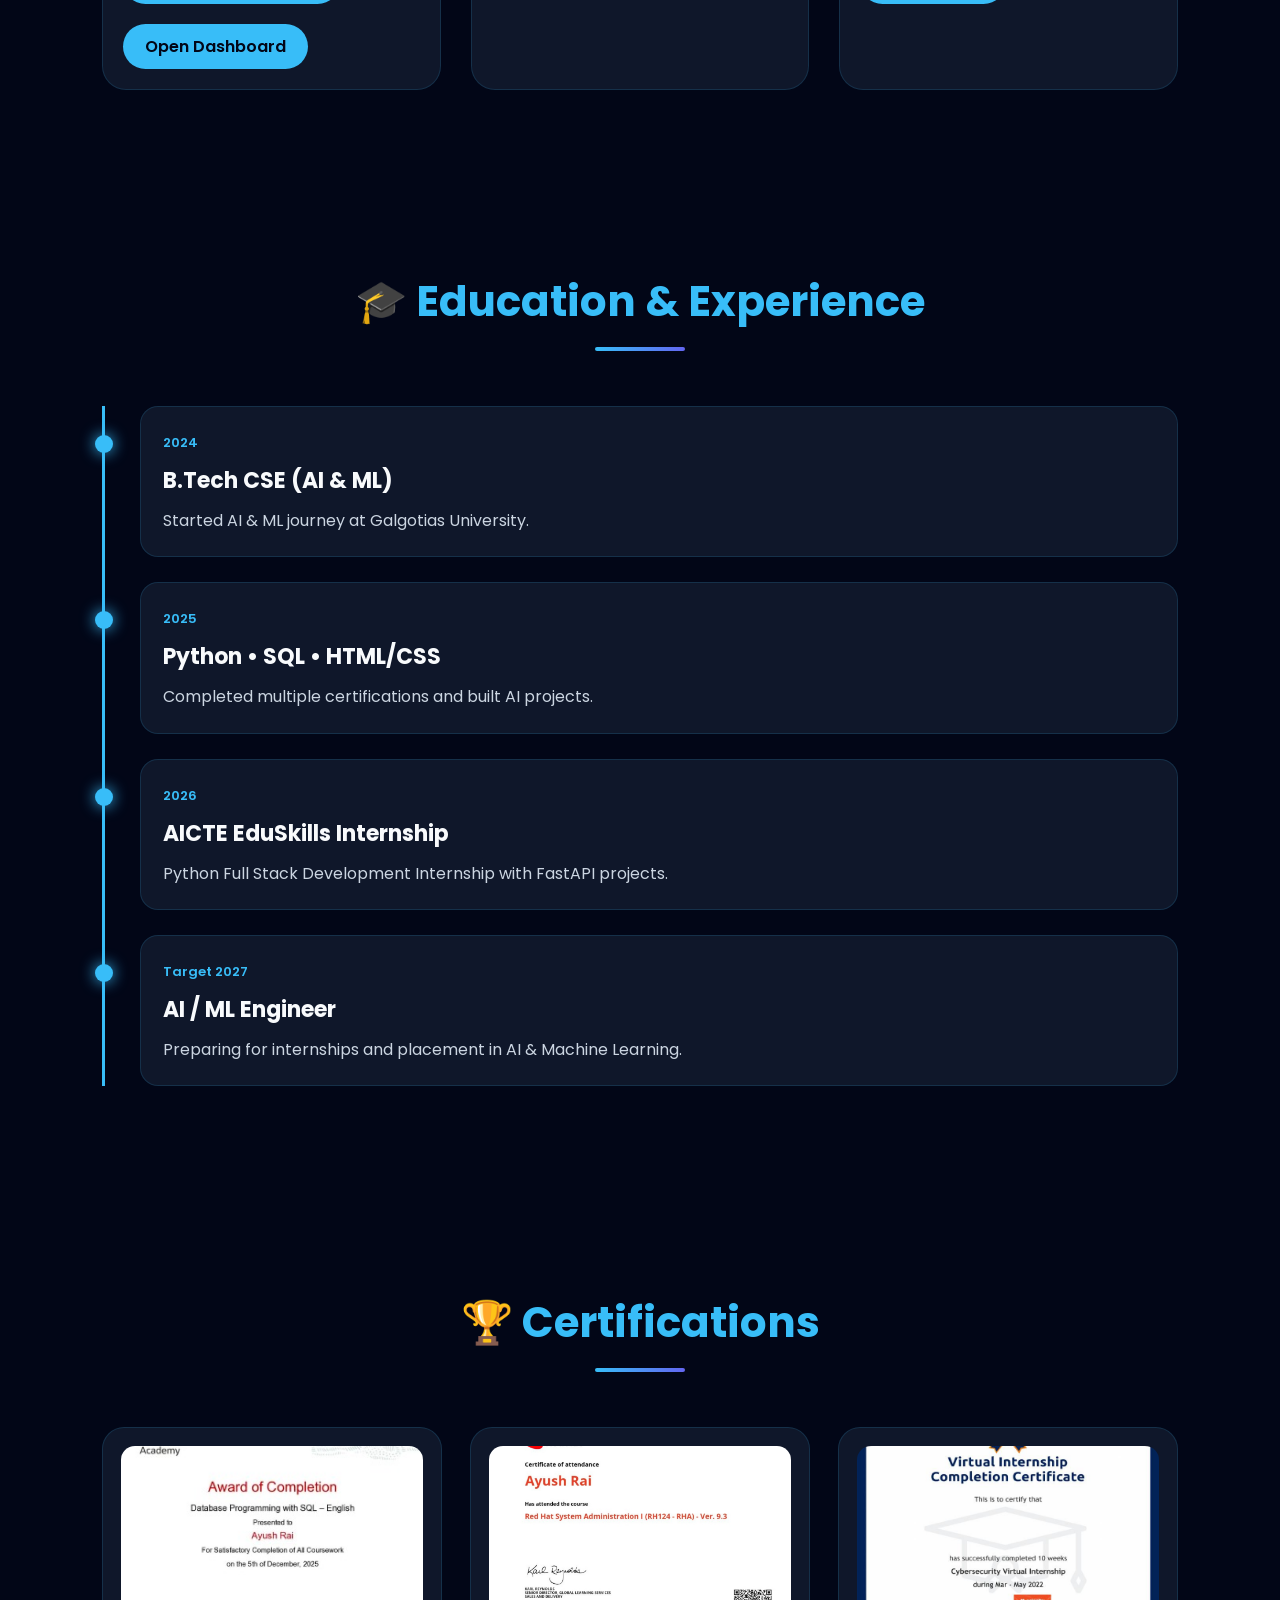
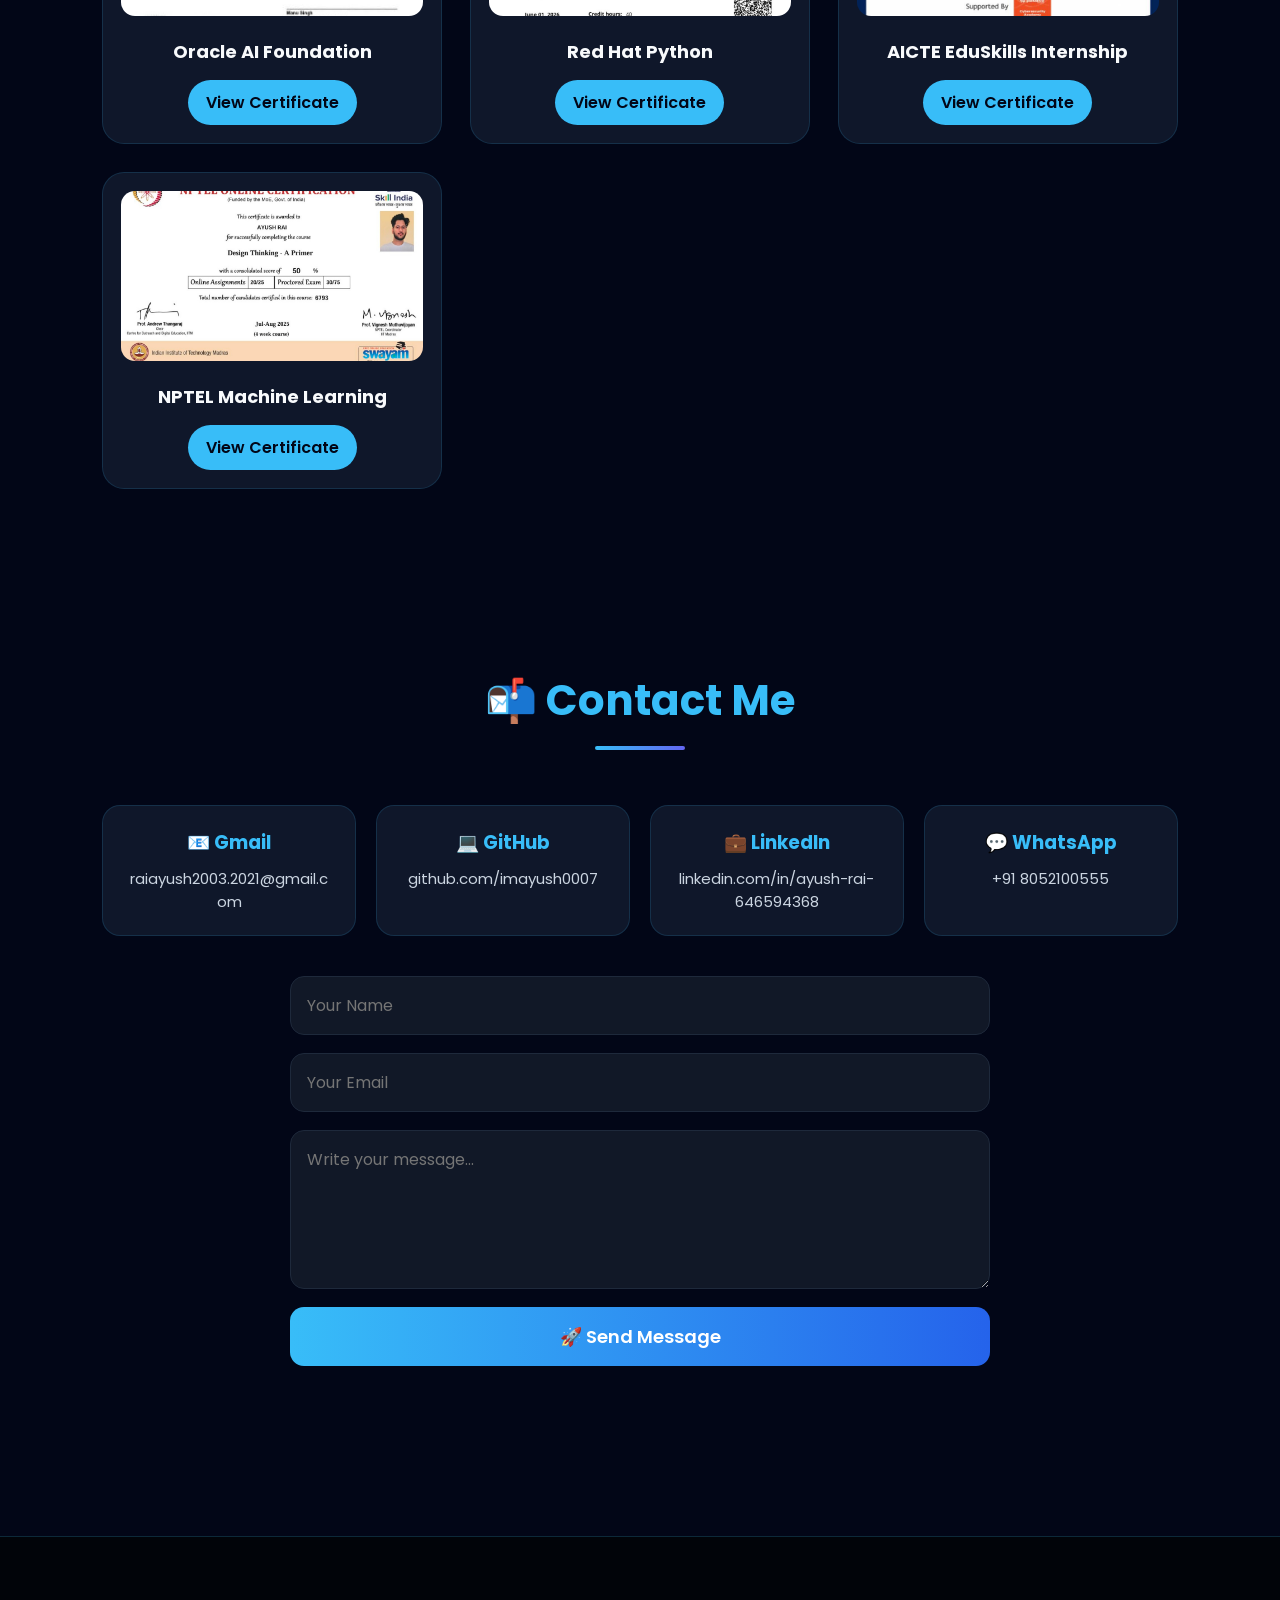
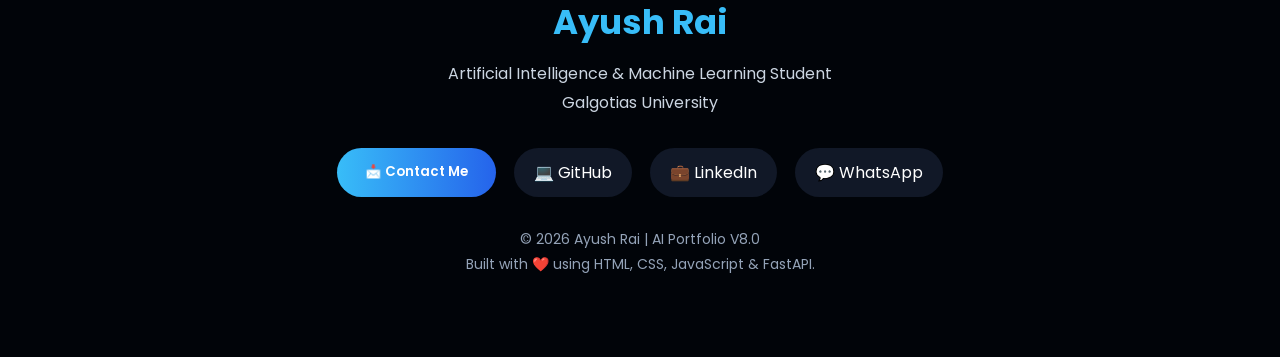
==== commit fd636df1: "Update print statement from 'Hello' to 'Goodbye'" ====
--- a/index.html
+++ b/index.html
@@ -157,14 +157,6 @@
           class="social-btn gmail-btn">
 
           📧 Gmail
-
-        </a>
-
-        <a href="https://wa.me/918052100555"
-          target="_blank"
-          class="social-btn whatsapp-btn">
-
-          💬 WhatsApp
 
         </a>
 
@@ -909,9 +901,9 @@
 
     <div class="social-links">
 
-      <a href="mailto:raiayush2003.2021@gmail.com">
-        📧 Gmail
-      </a>
+      <button class="btn" onclick="location.href='#contact'">
+  📩 Contact Me
+</button>
 
       <a href="https://github.com/imayush0007" target="_blank">
         💻 GitHub
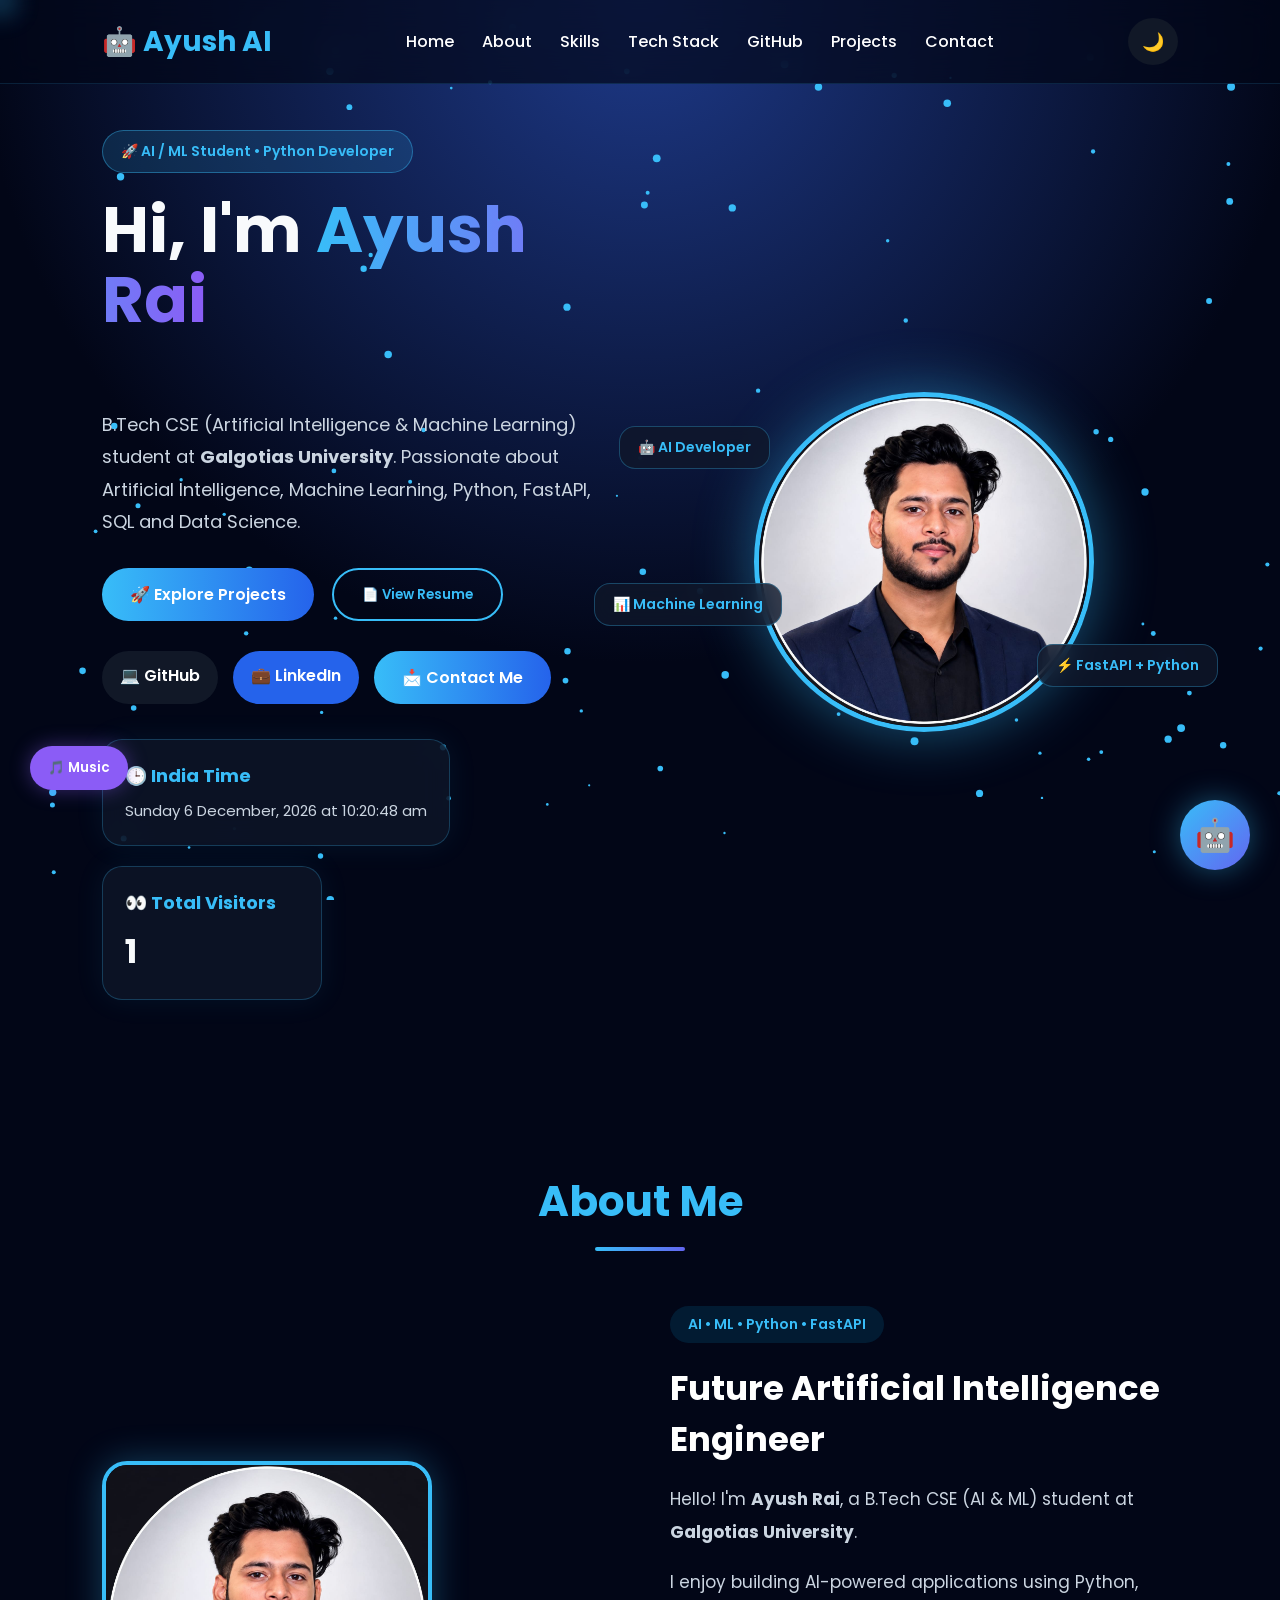
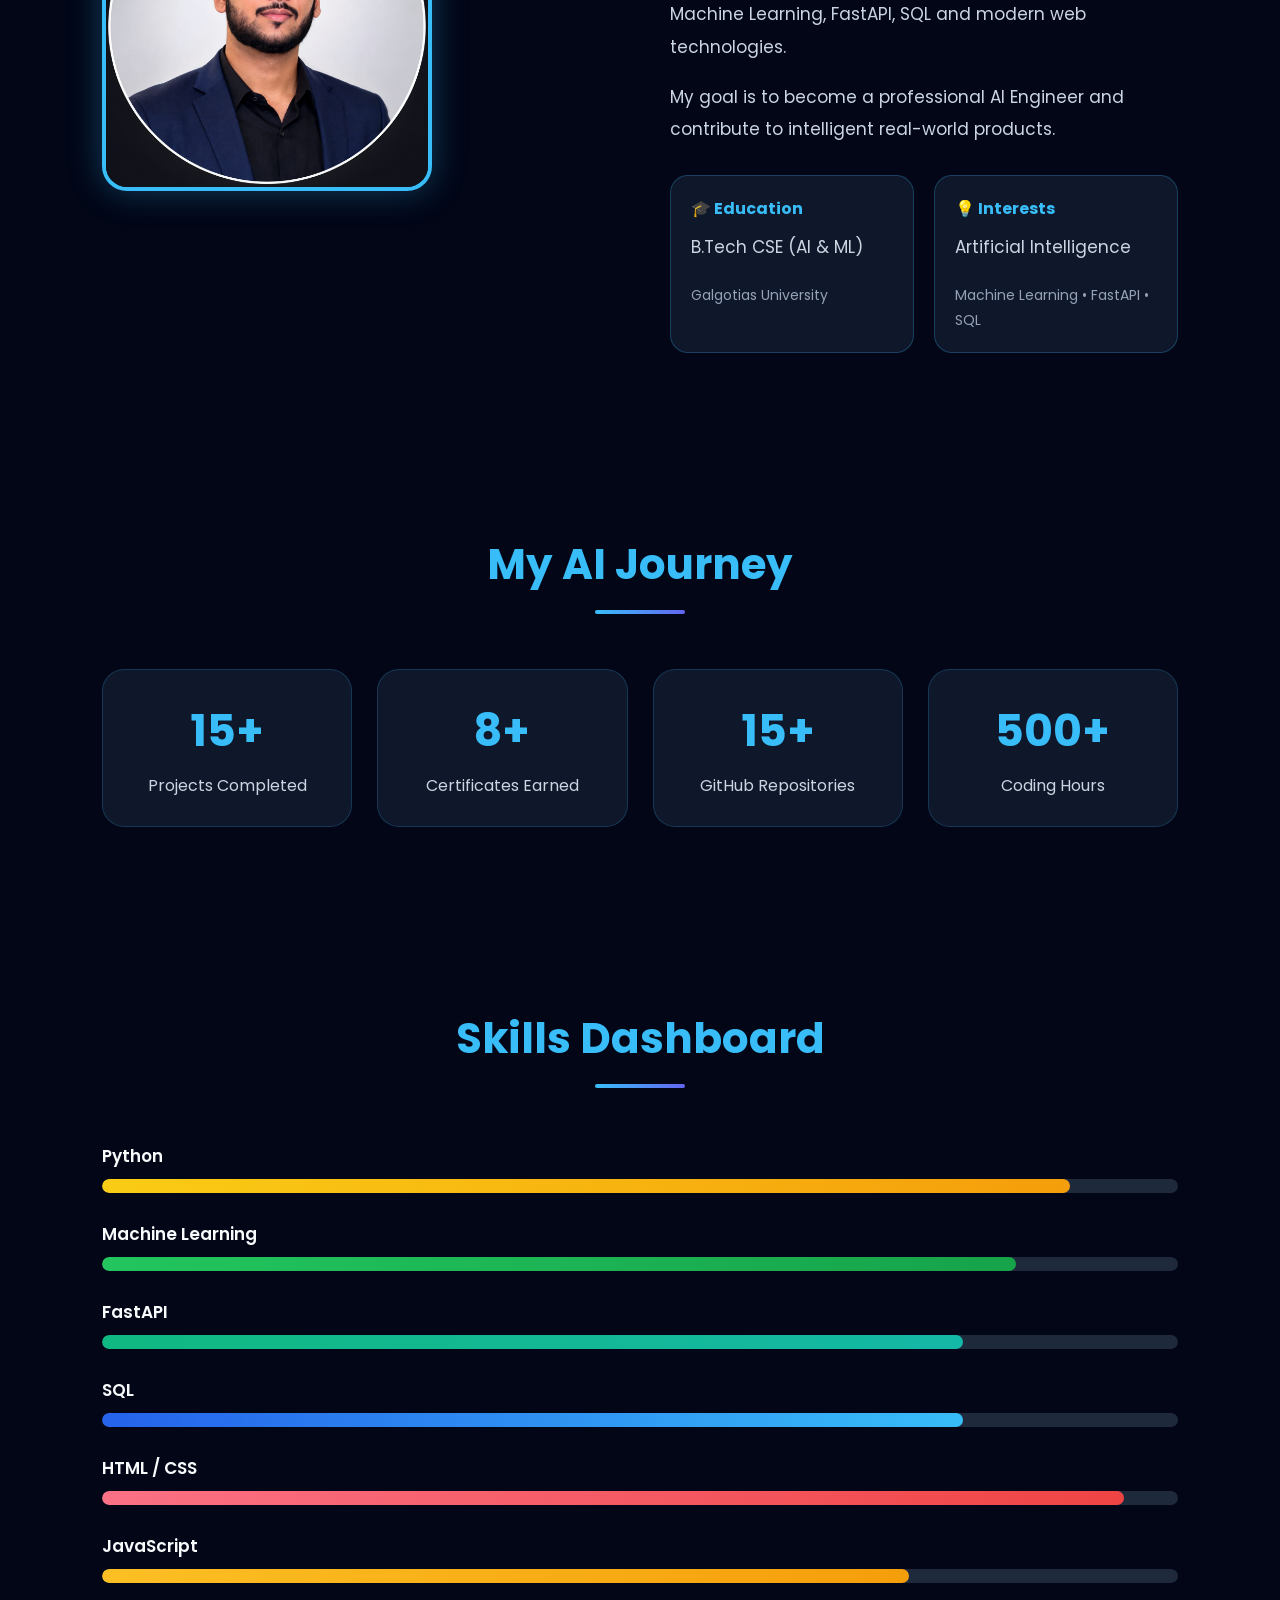
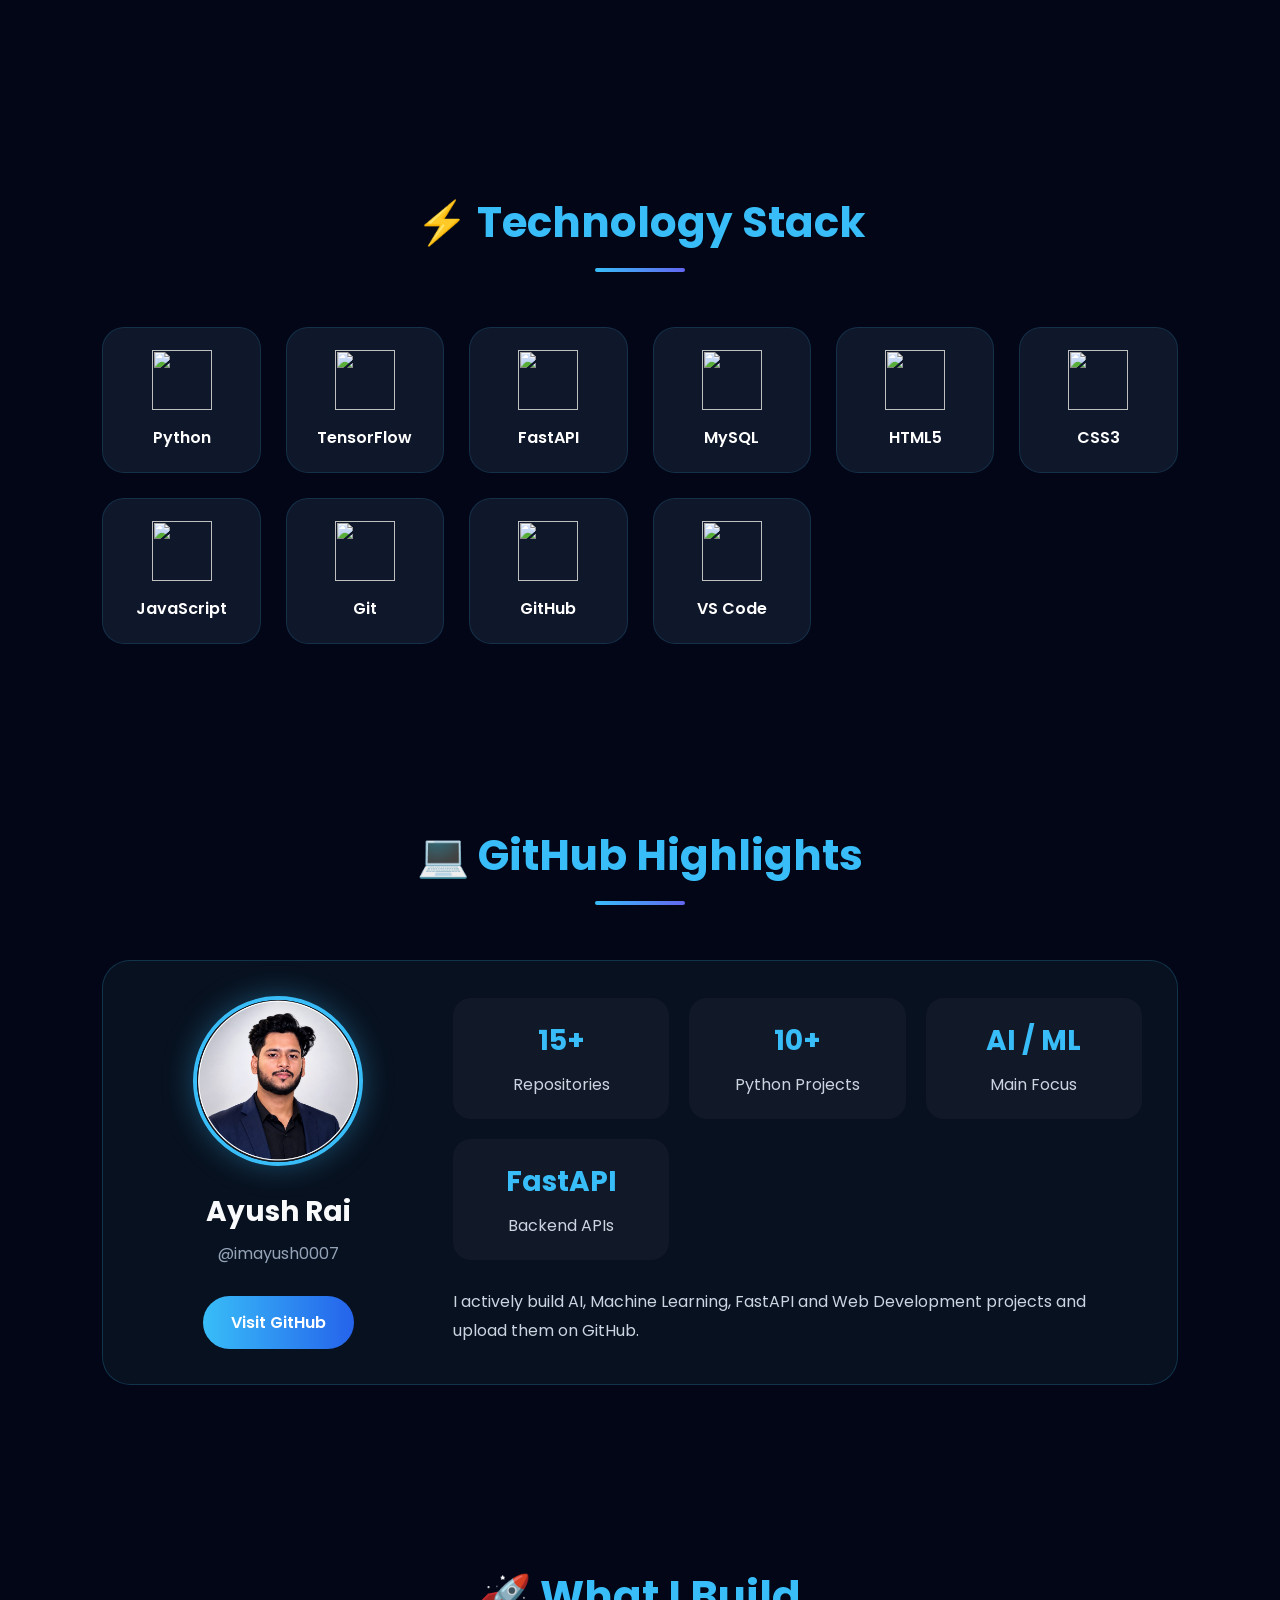
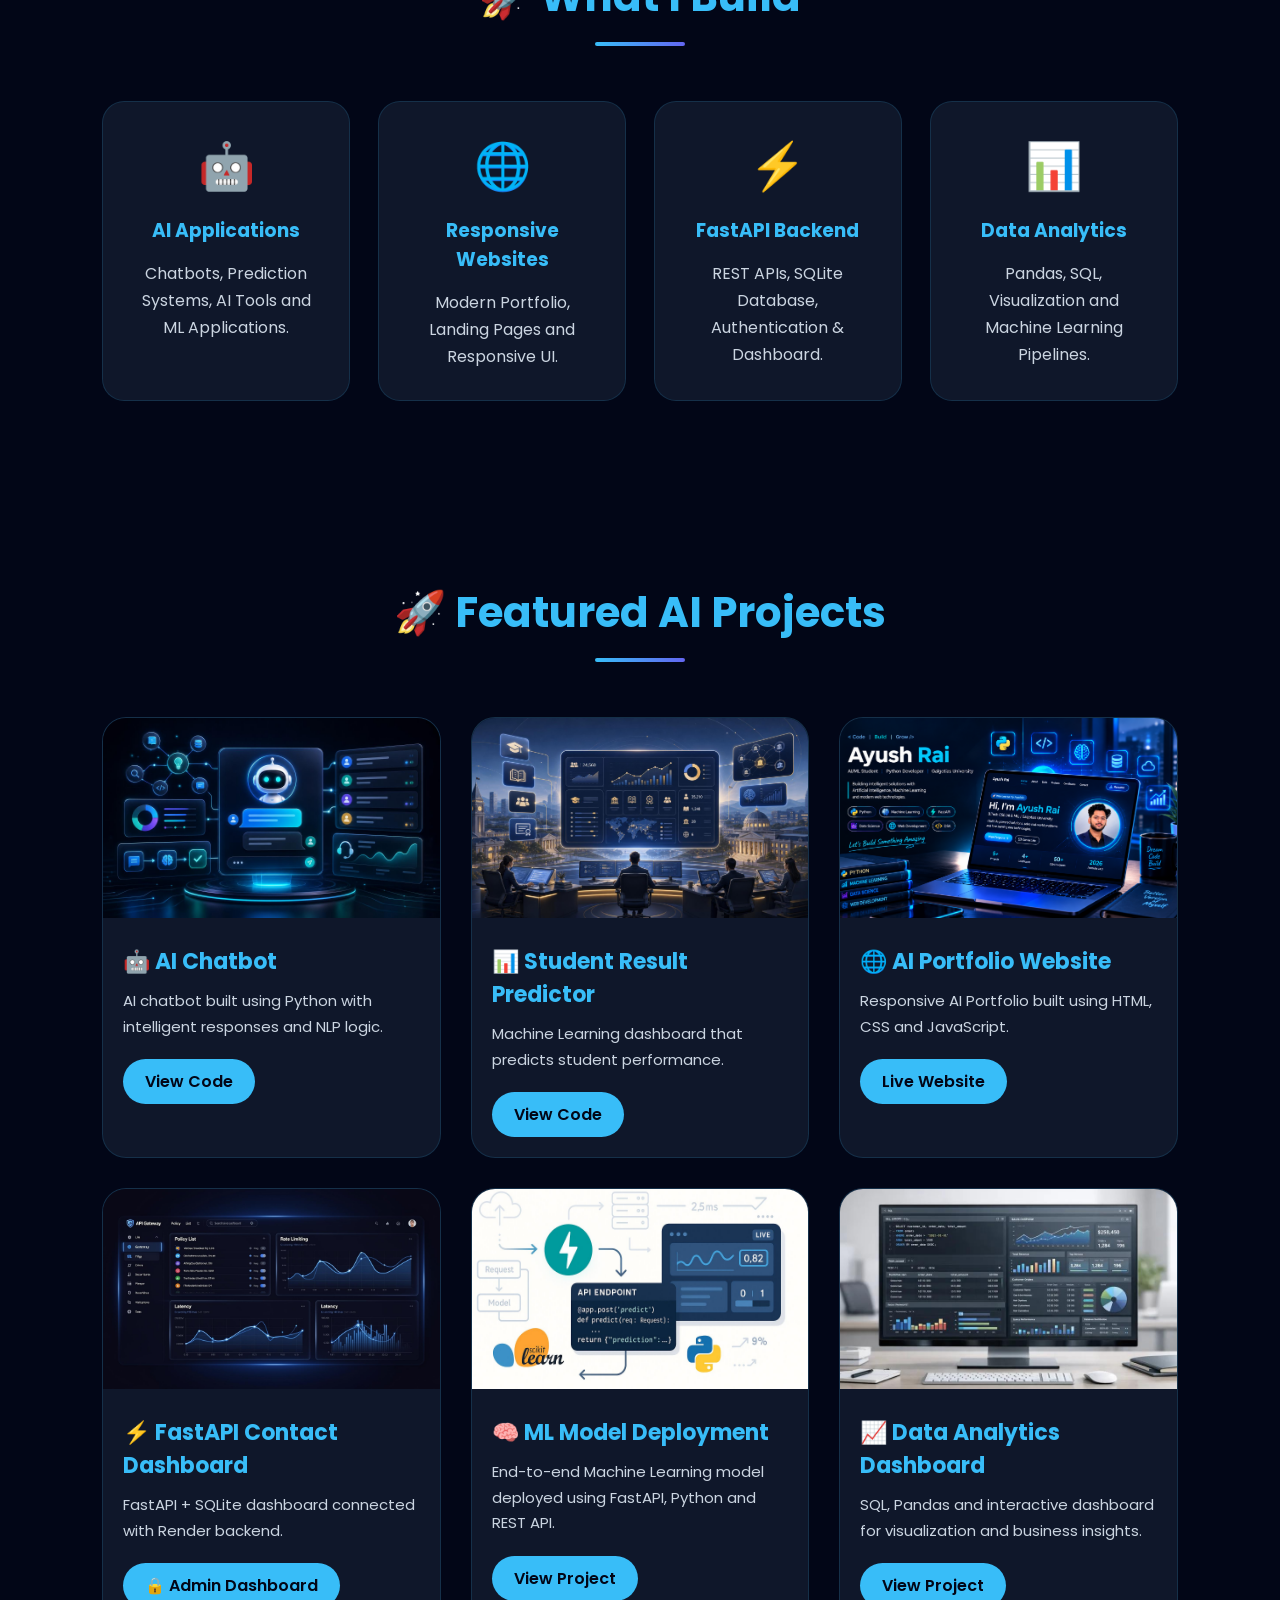
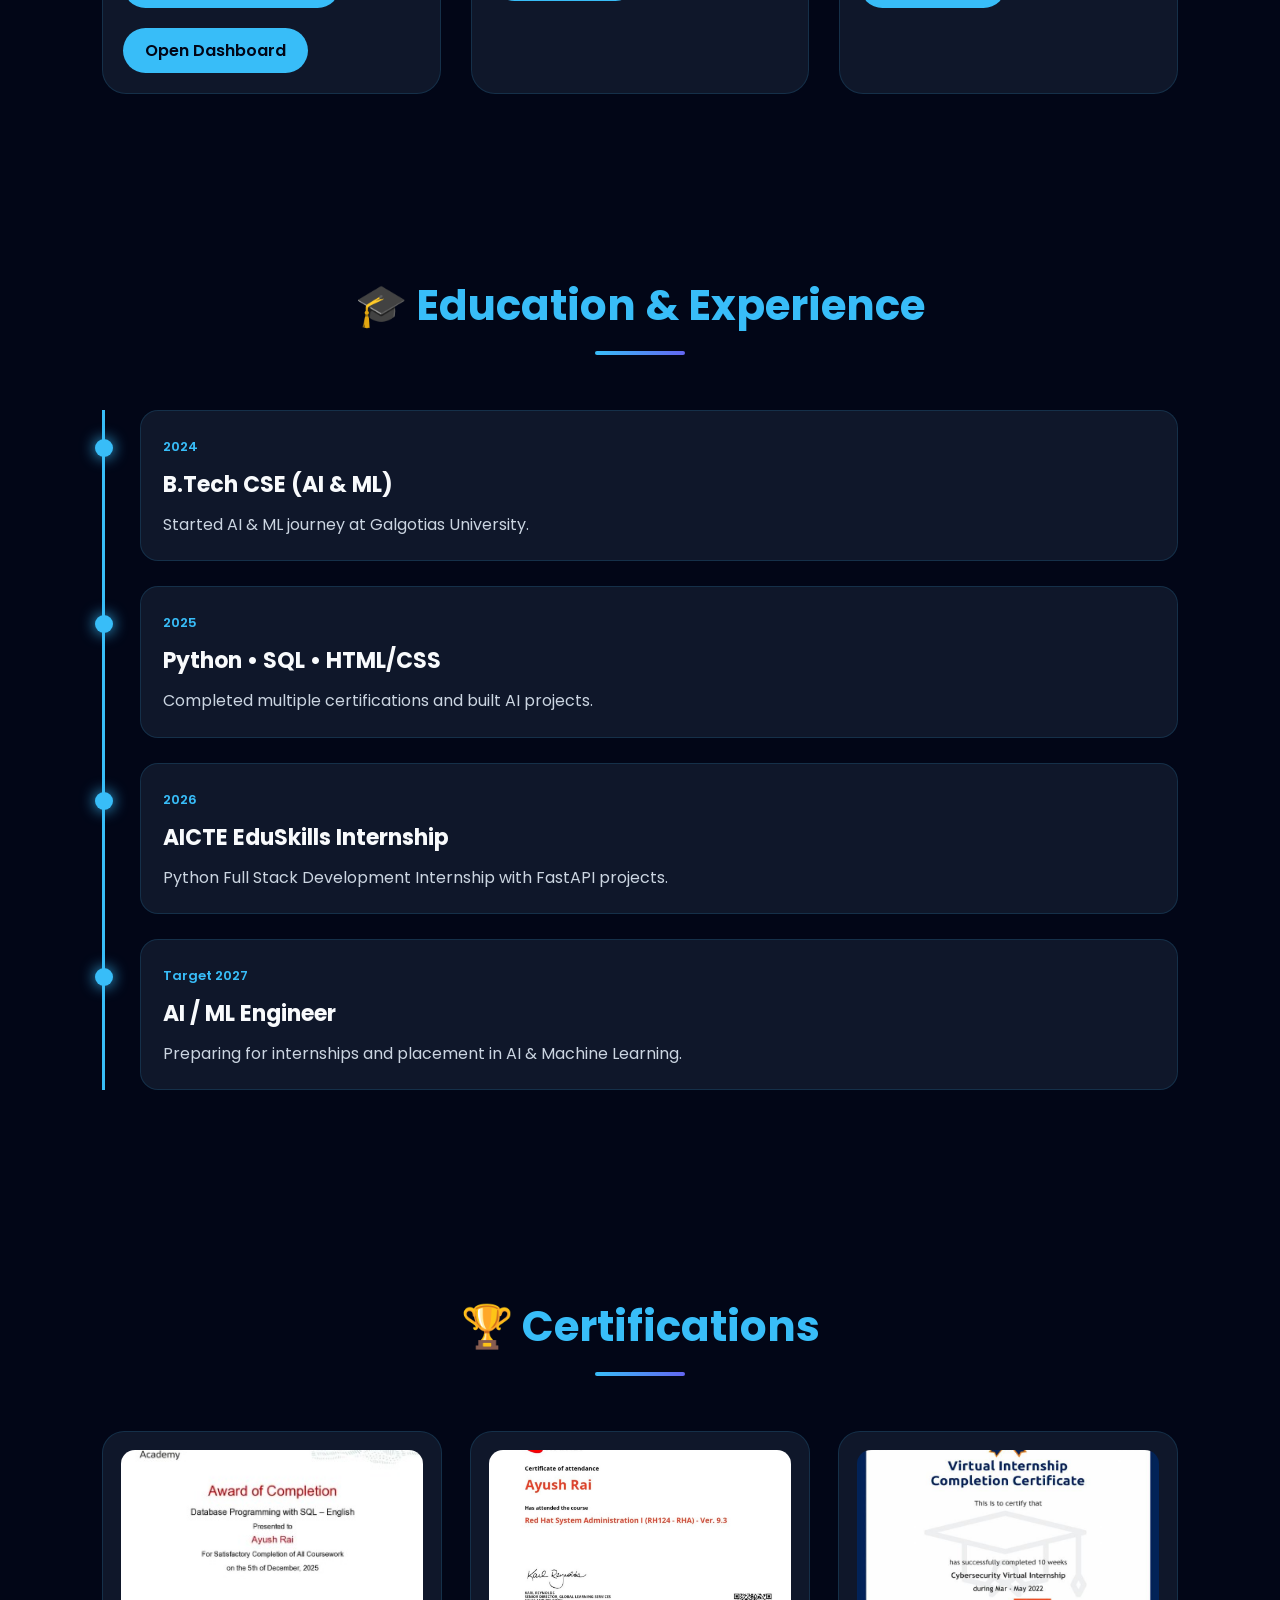
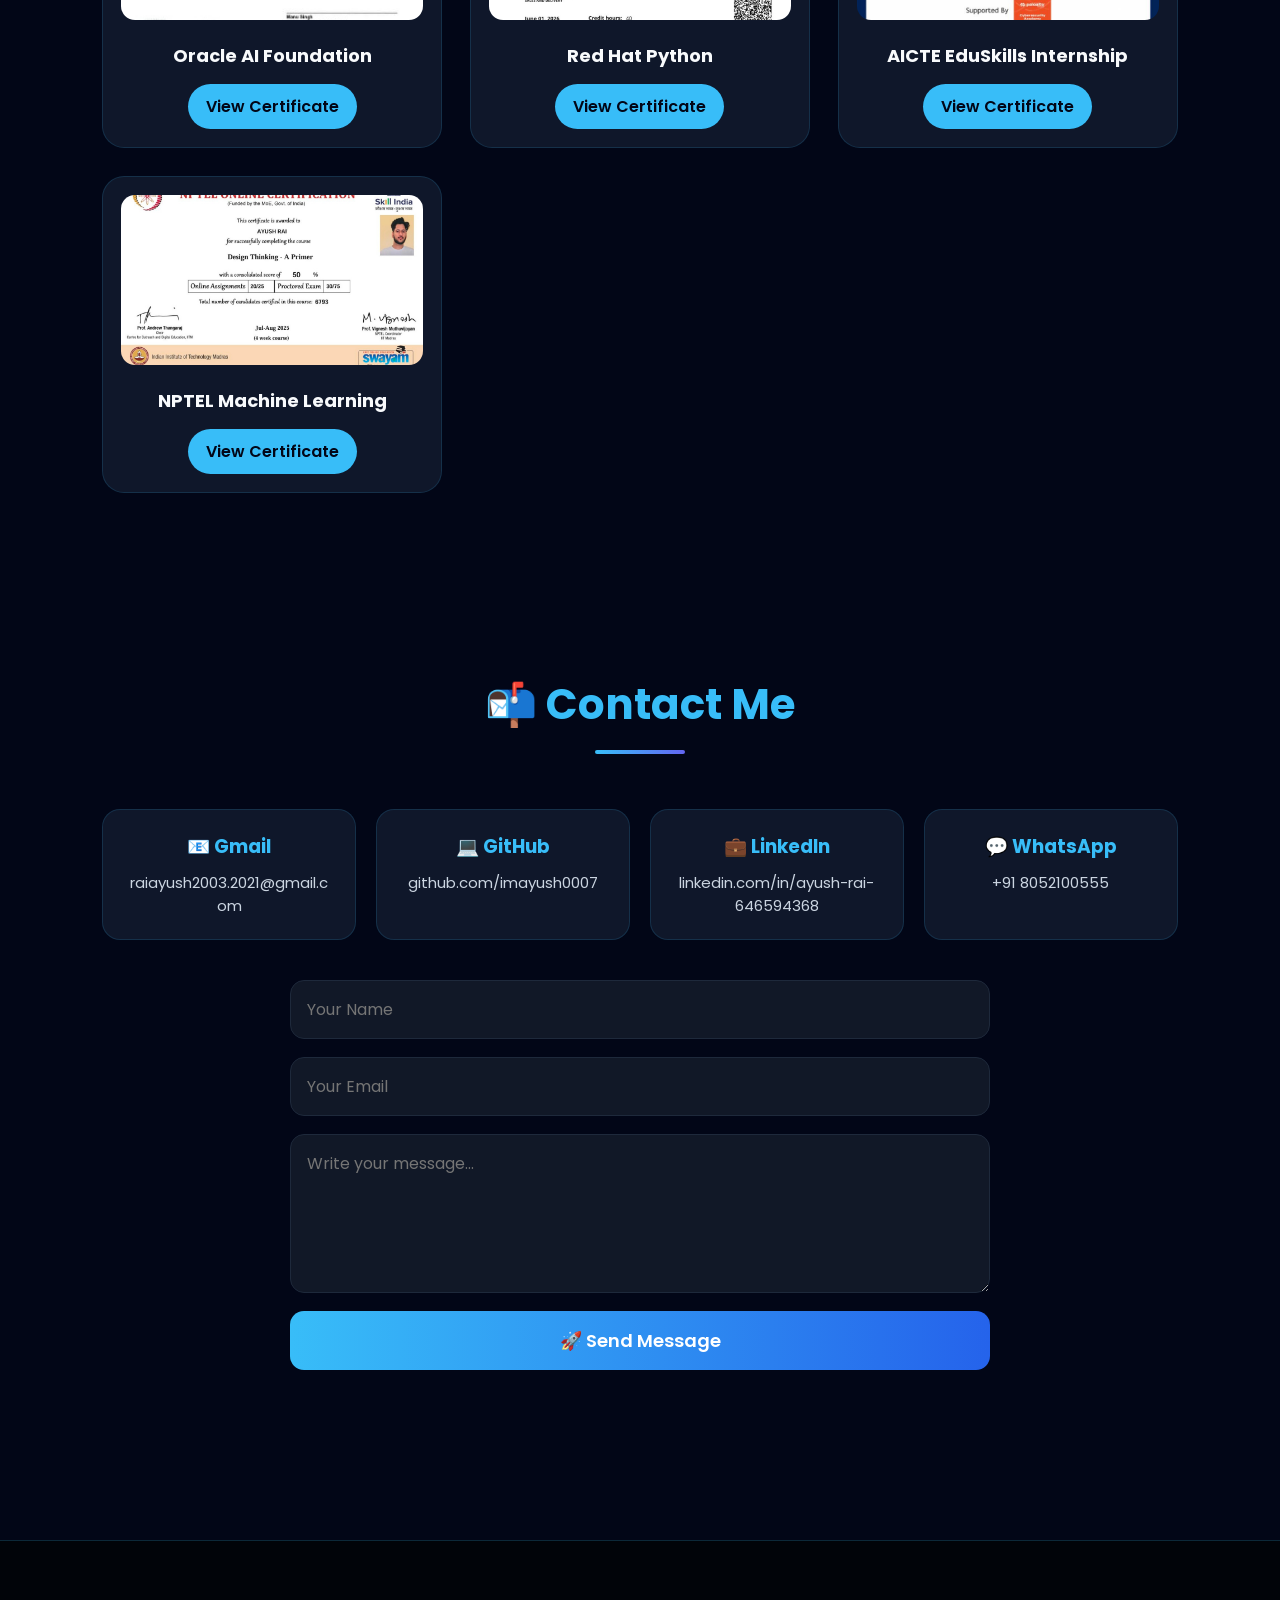
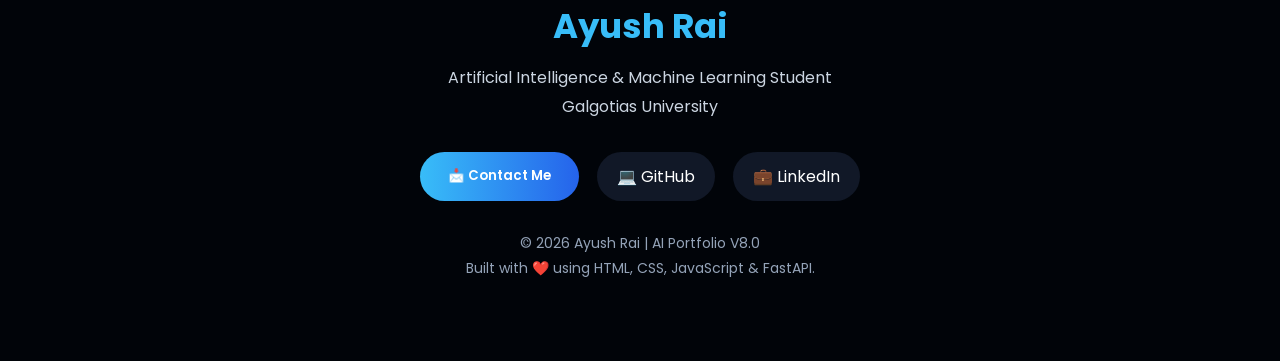
==== commit 360bead4: "Update greeting from 'Hello' to 'Goodbye'" ====
--- a/index.html
+++ b/index.html
@@ -153,12 +153,9 @@
 
         </a>
 
-        <a href="mailto:raiayush2003.2021@gmail.com"
-          class="social-btn gmail-btn">
-
-          📧 Gmail
-
-        </a>
+        <a href="#contact" class="btn">
+  📩 Contact Me
+</a>
 
       </div>
 
@@ -913,10 +910,6 @@
         💼 LinkedIn
       </a>
 
-      <a href="https://wa.me/918052100555" target="_blank">
-        💬 WhatsApp
-      </a>
-
     </div>
 
     <p class="footer-copy">
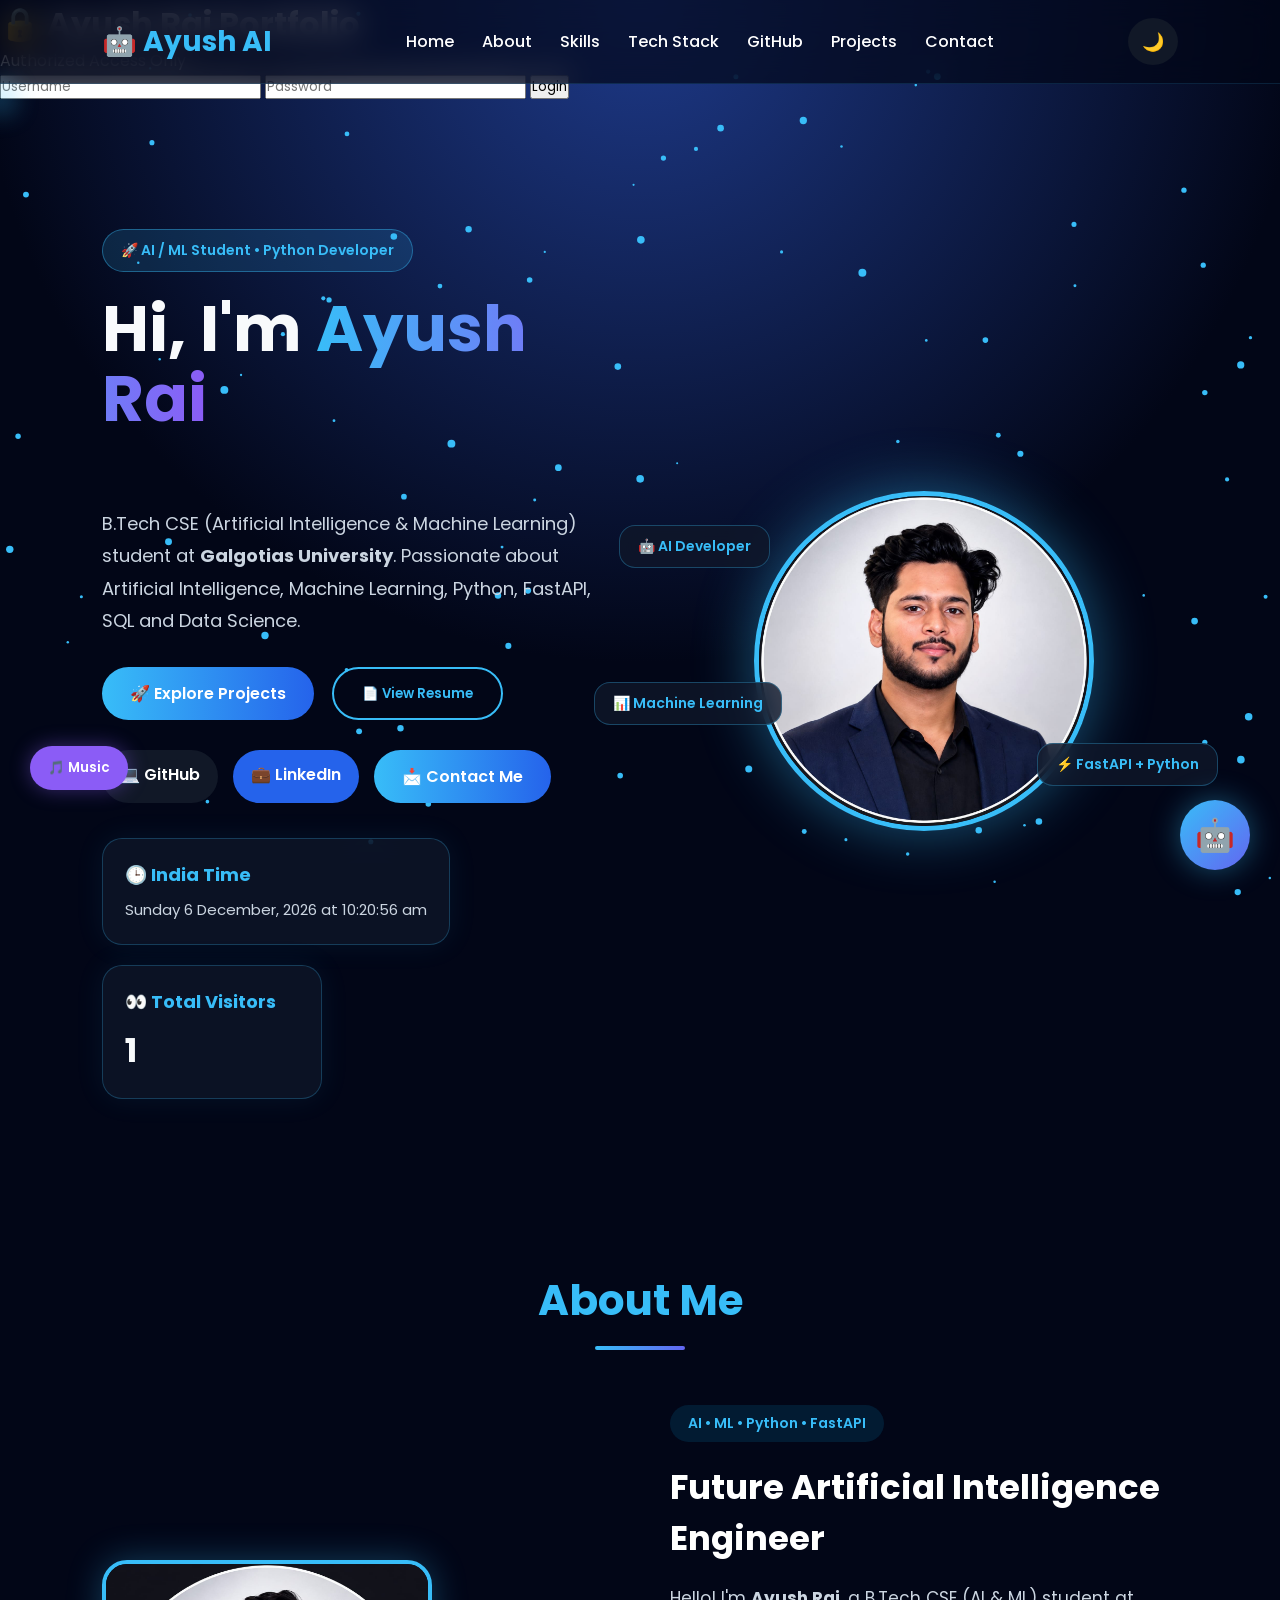
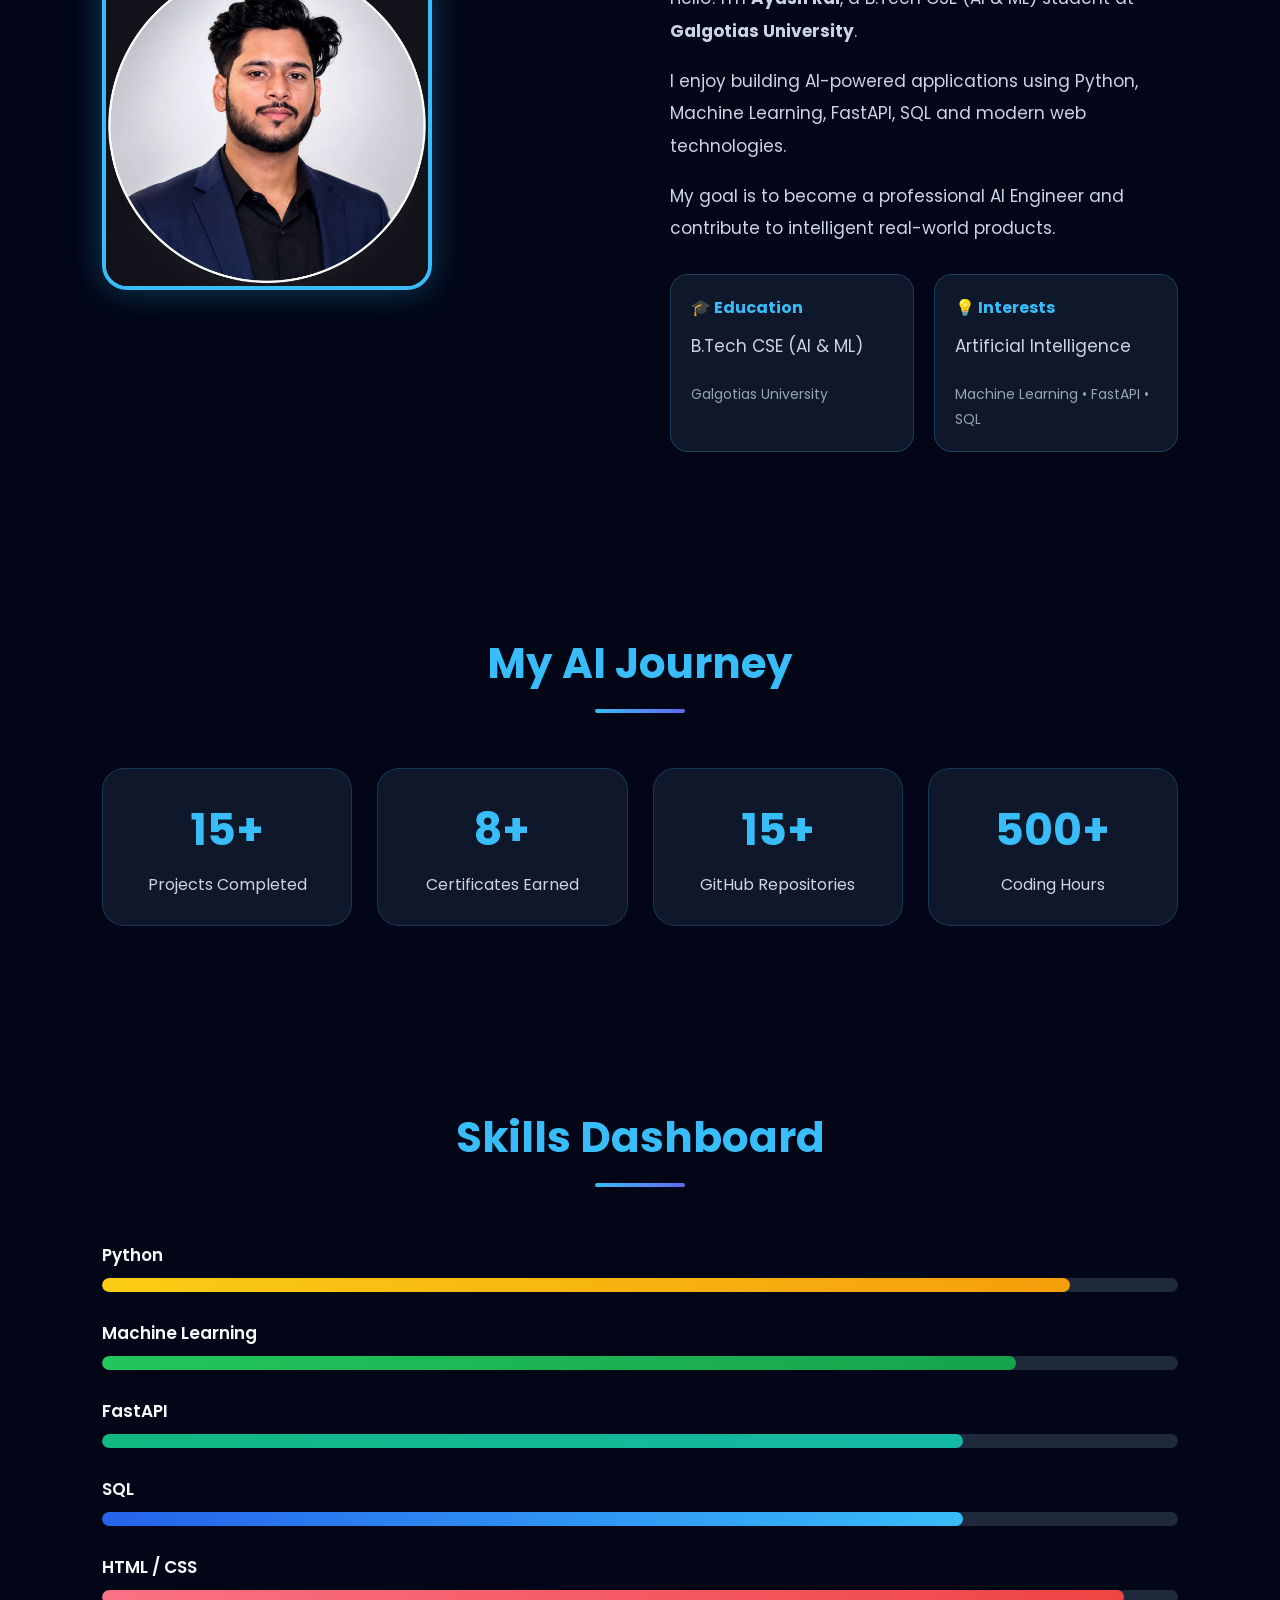
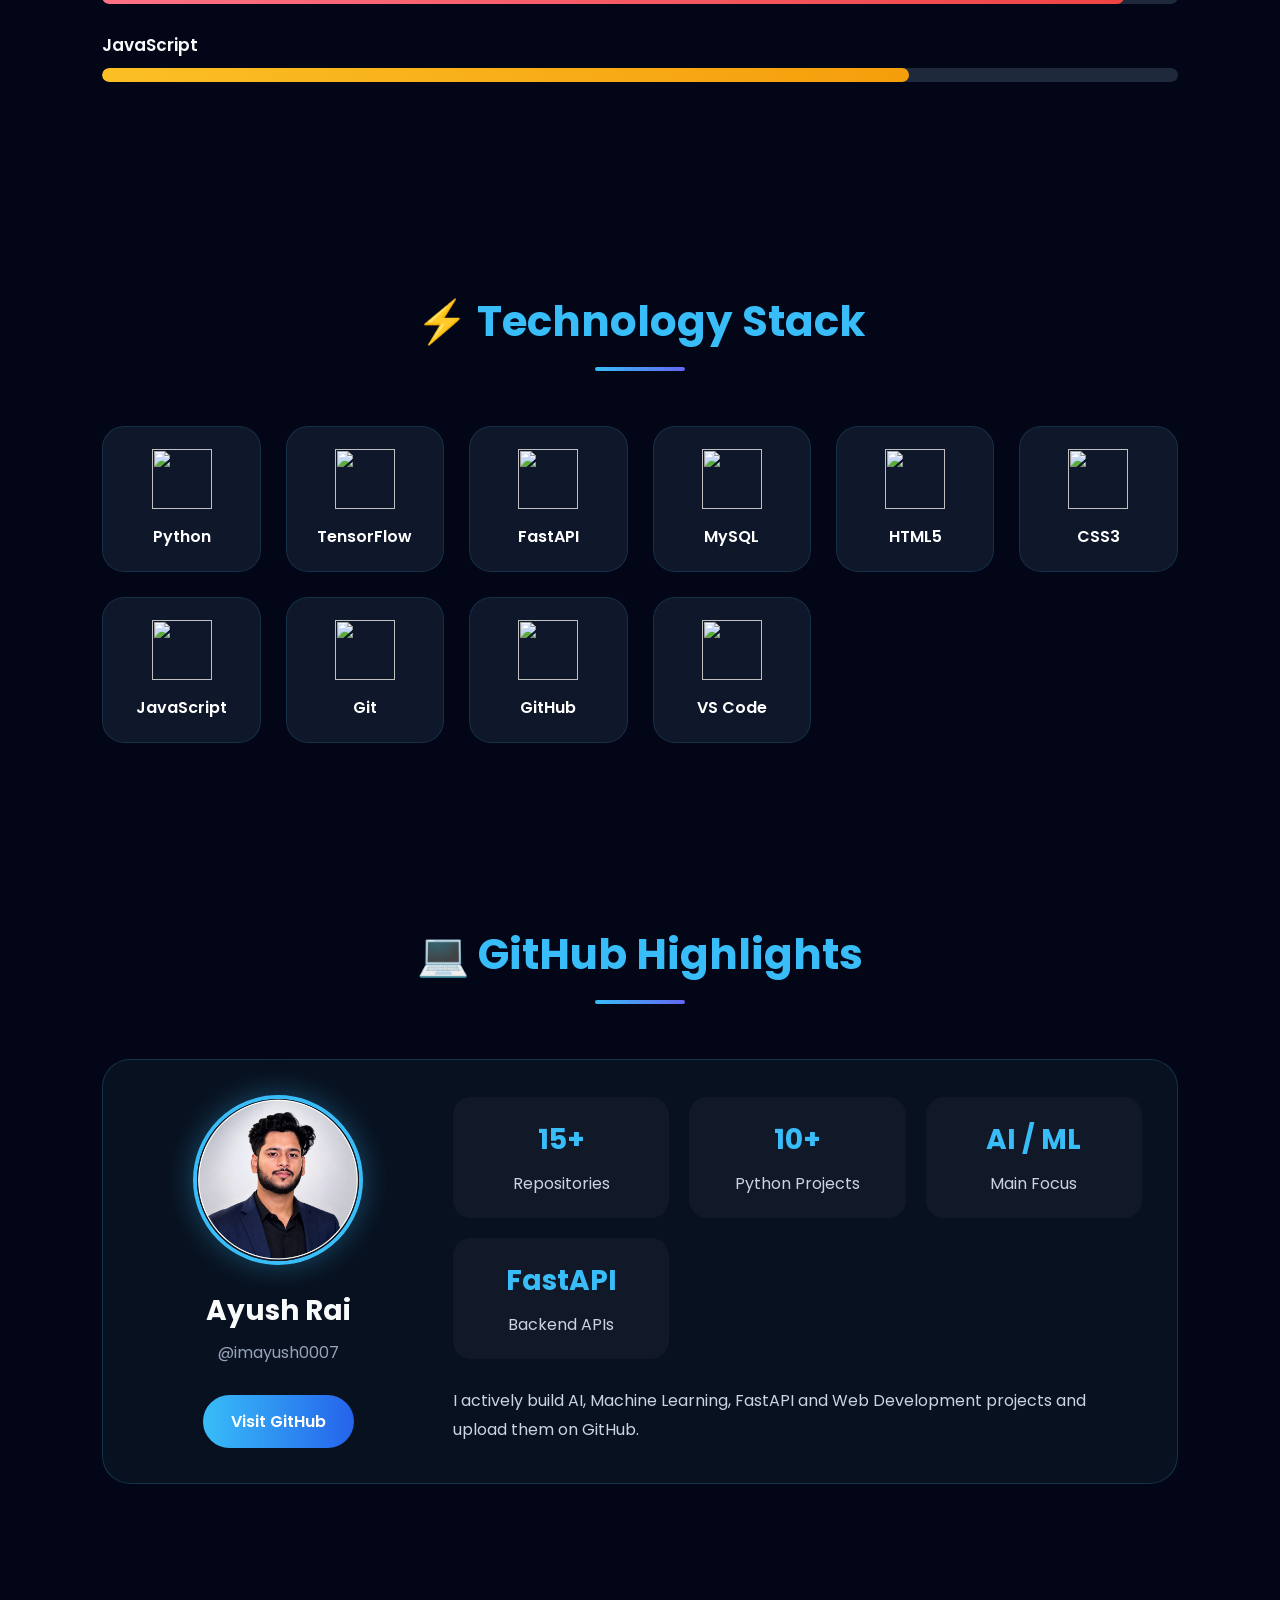
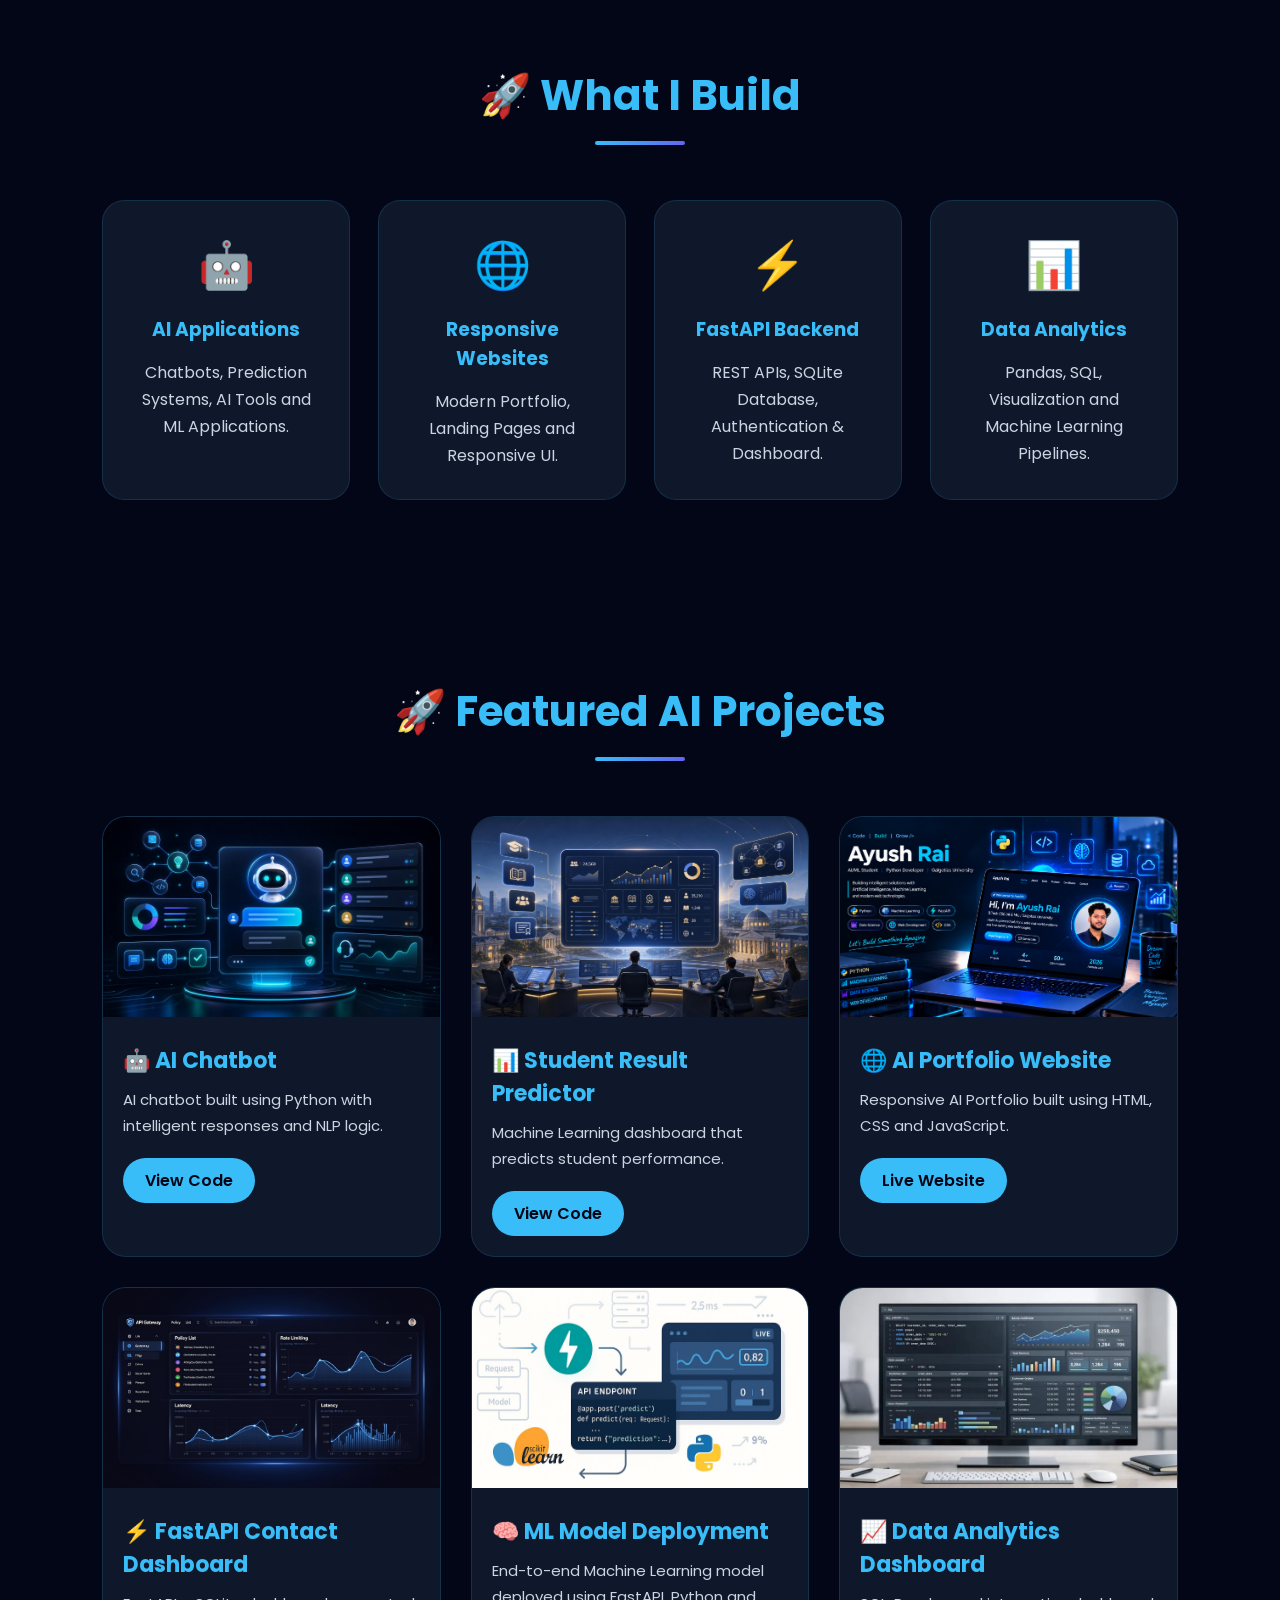
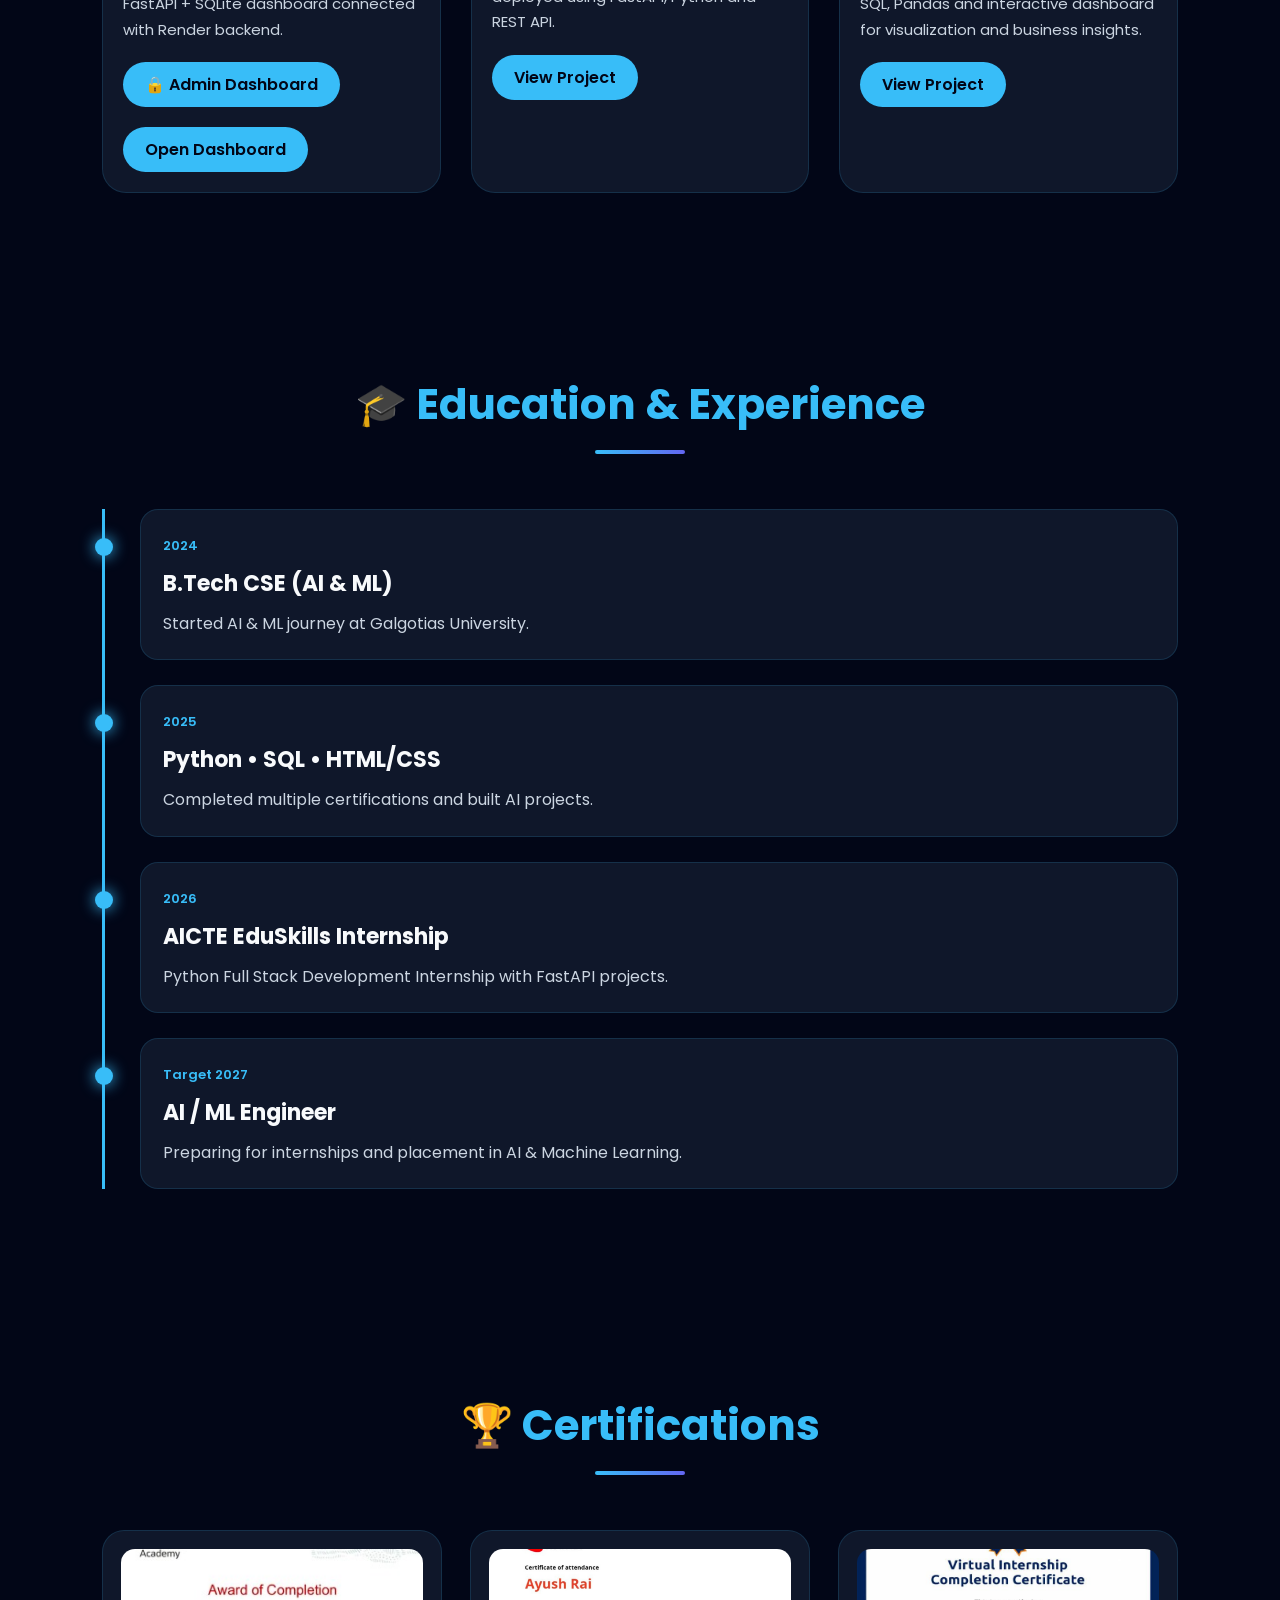
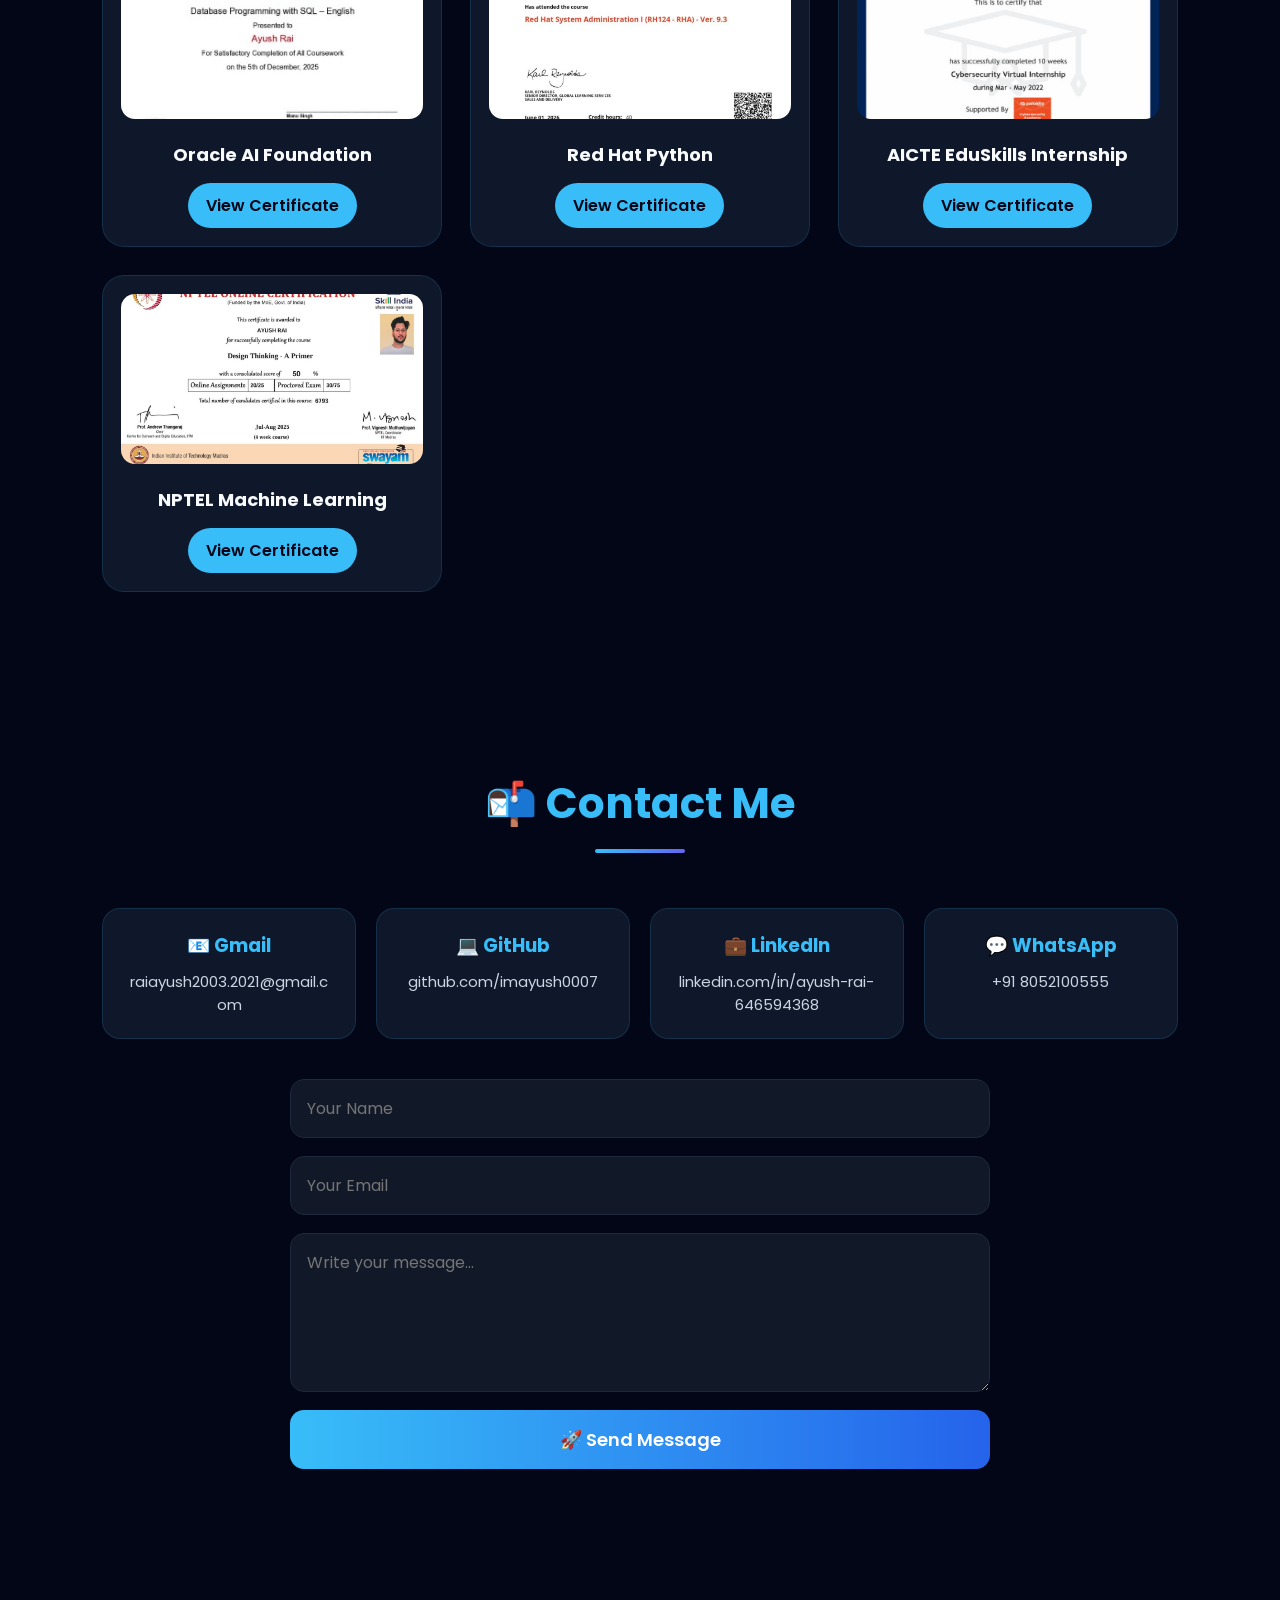
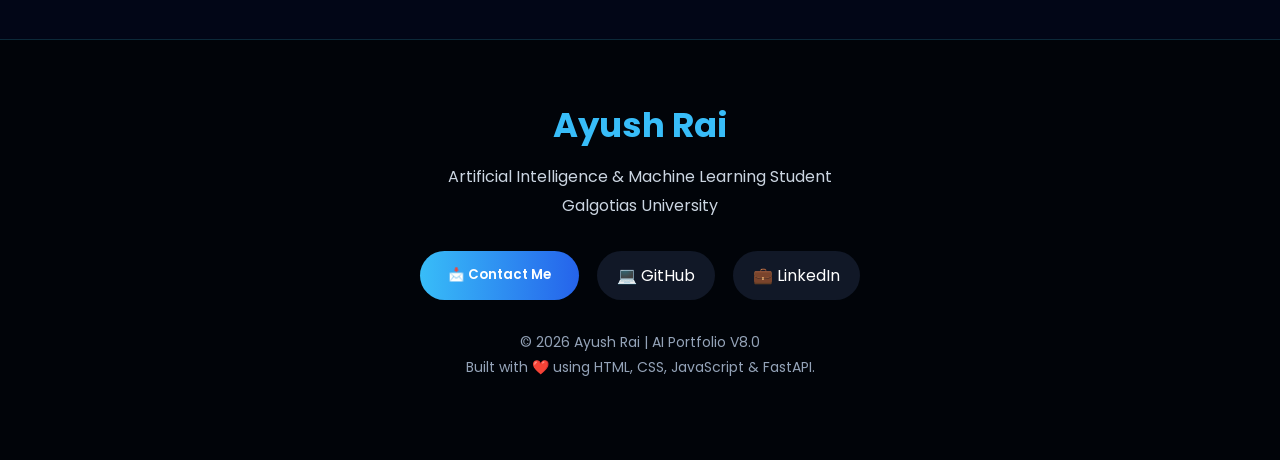
==== commit 67a0e893: "Change greeting from 'Hello World' to 'Goodbye World'" ====
--- a/index.html
+++ b/index.html
@@ -29,6 +29,36 @@
 </head>
 
 <body>
+
+  <!-- ===== LOGIN SCREEN ===== -->
+<div id="loginScreen">
+
+  <div class="login-card">
+
+    <h1>🔒 Ayush Rai Portfolio</h1>
+    <p>Authorized Access Only</p>
+
+    <input
+      type="text"
+      id="loginUser"
+      placeholder="Username"
+    >
+
+    <input
+      type="password"
+      id="loginPass"
+      placeholder="Password"
+    >
+
+    <button onclick="loginPortfolio()">
+      Login
+    </button>
+
+    <p id="loginError"></p>
+
+  </div>
+
+</div>
 
   <!-- Scroll Progress -->
   <div id="progressBar"></div>
